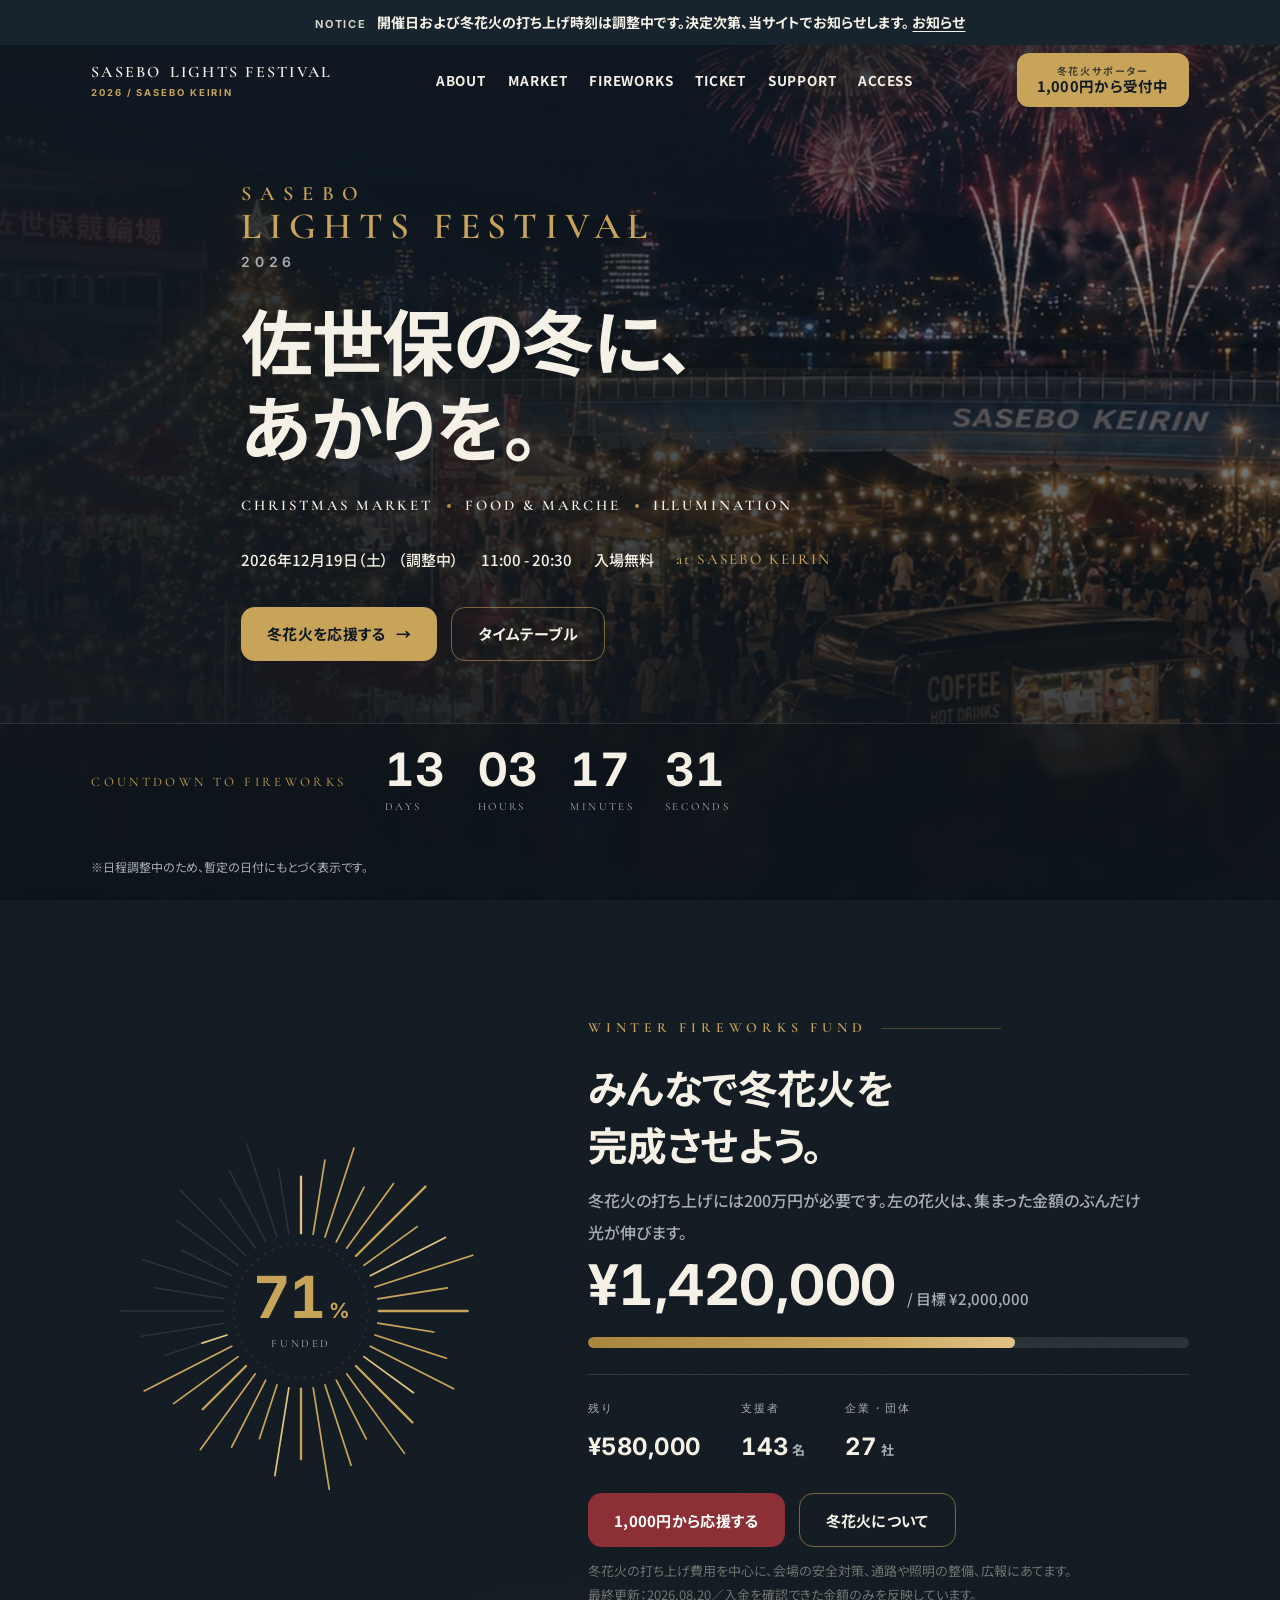
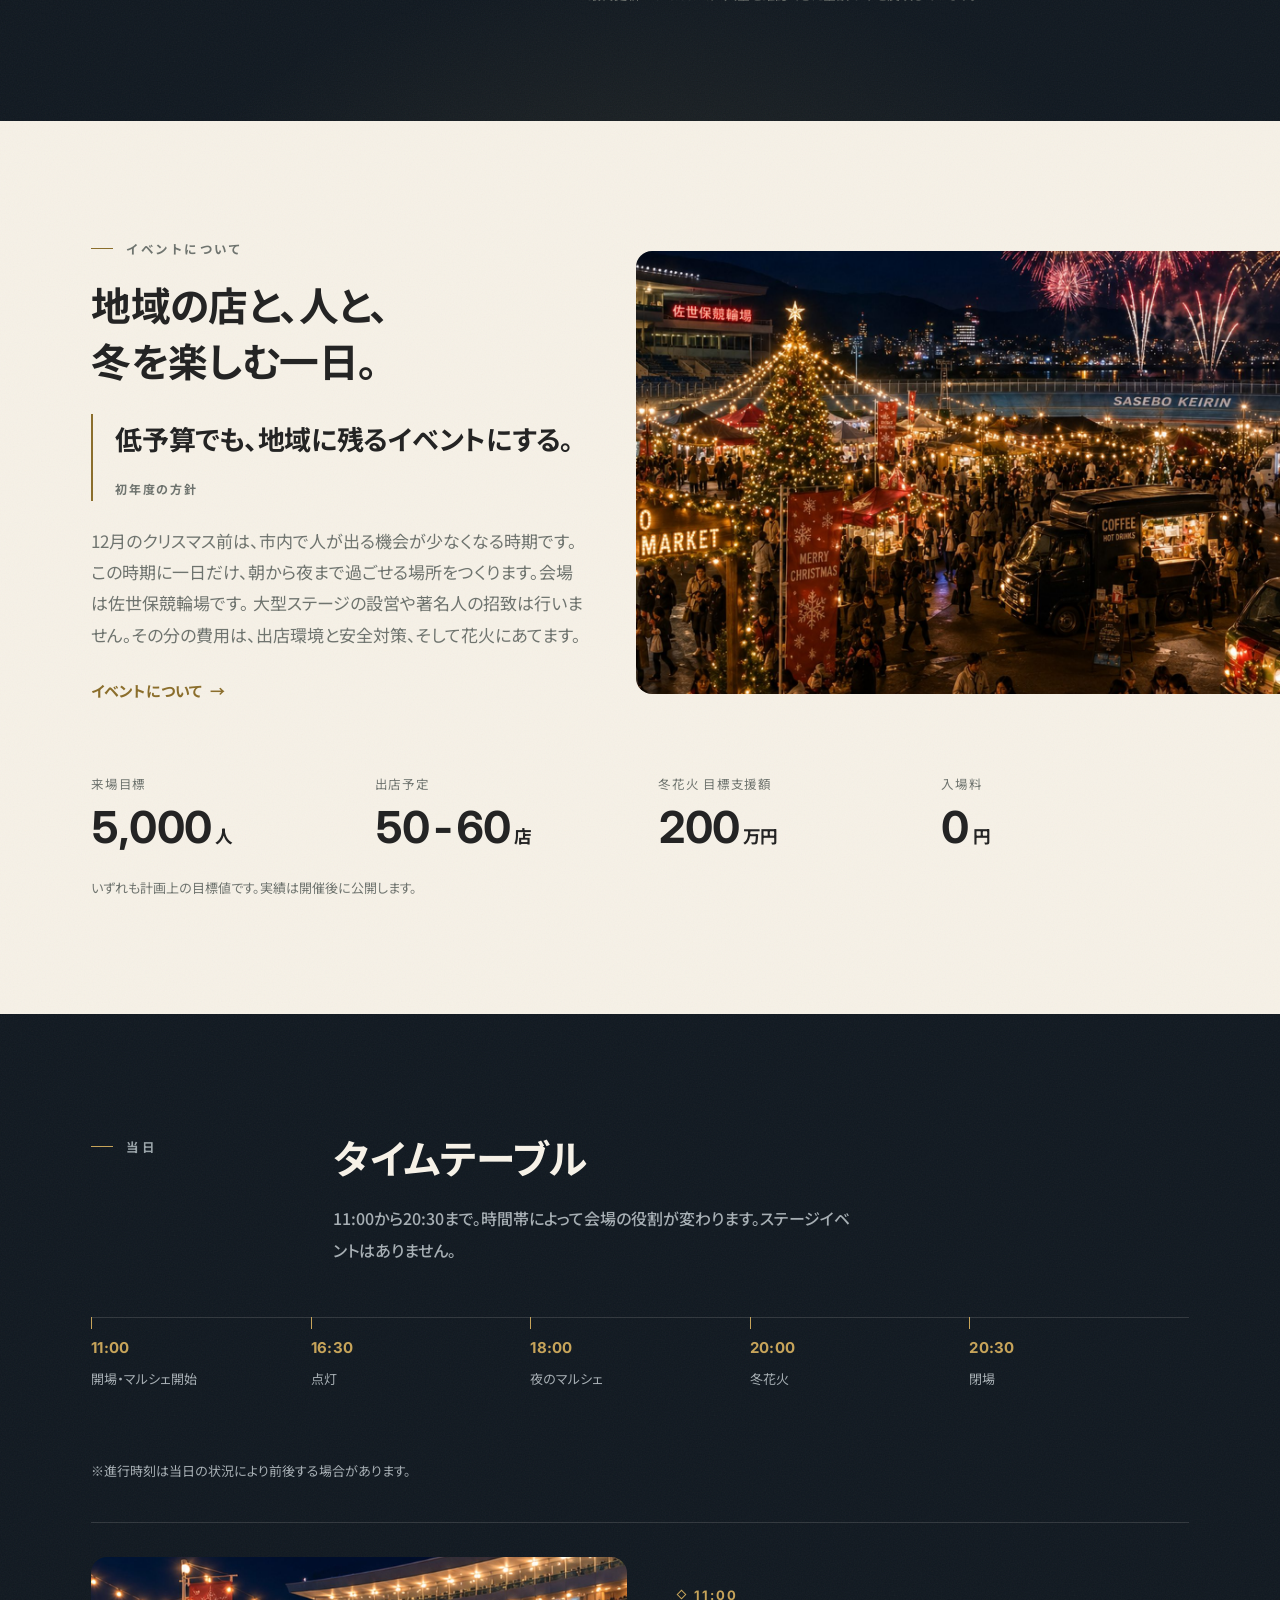
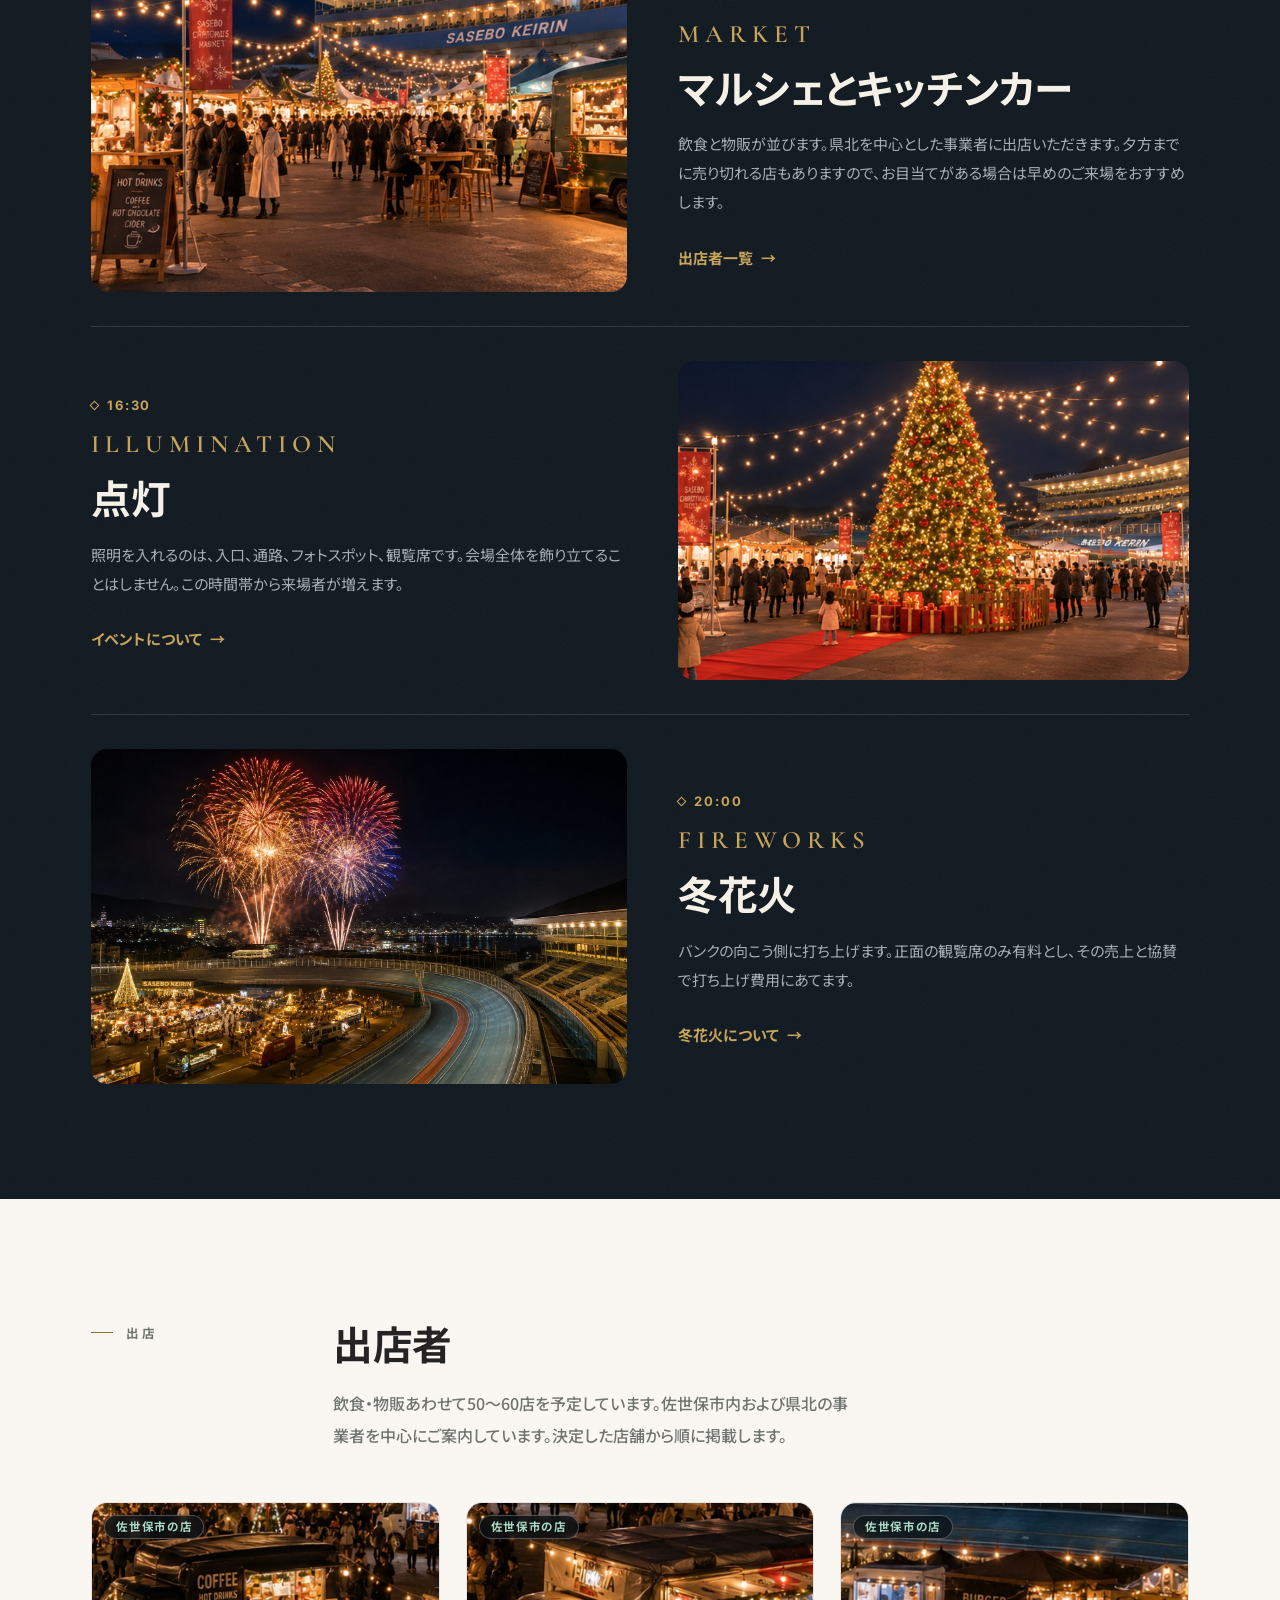
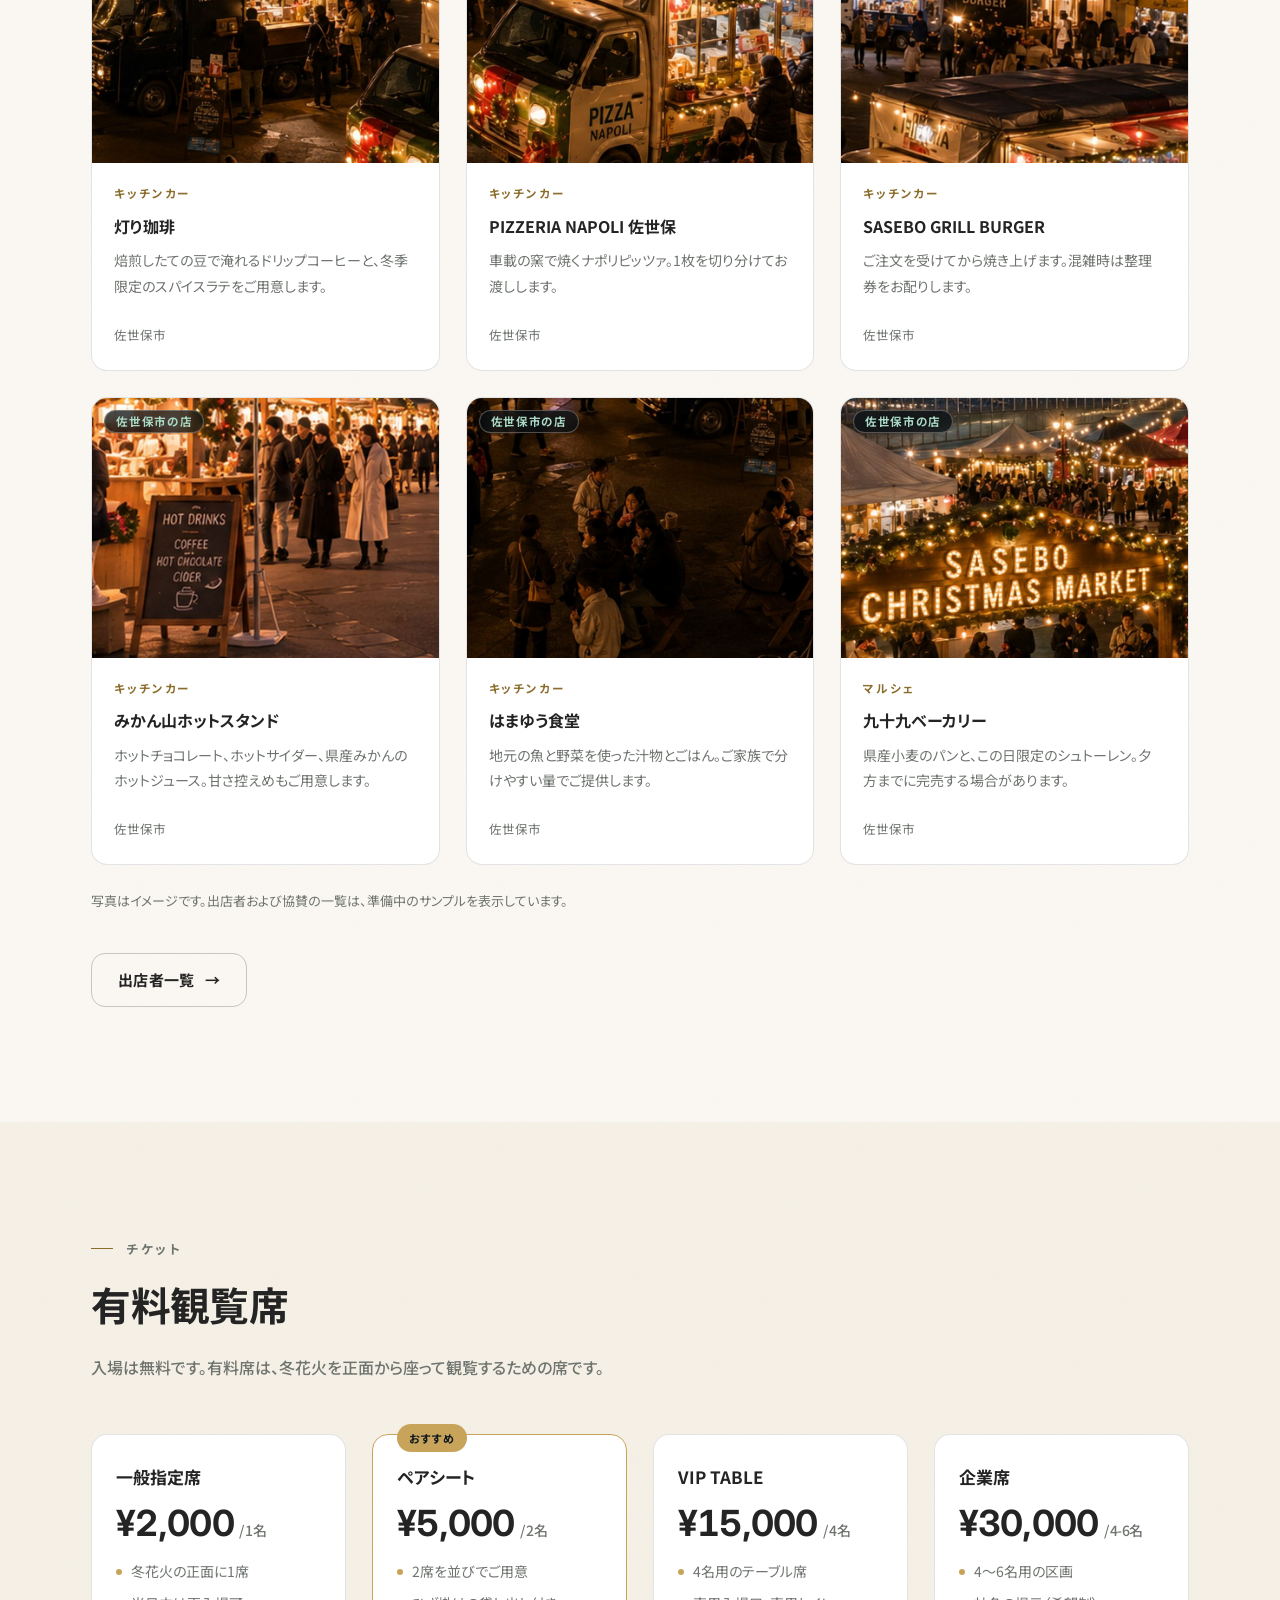
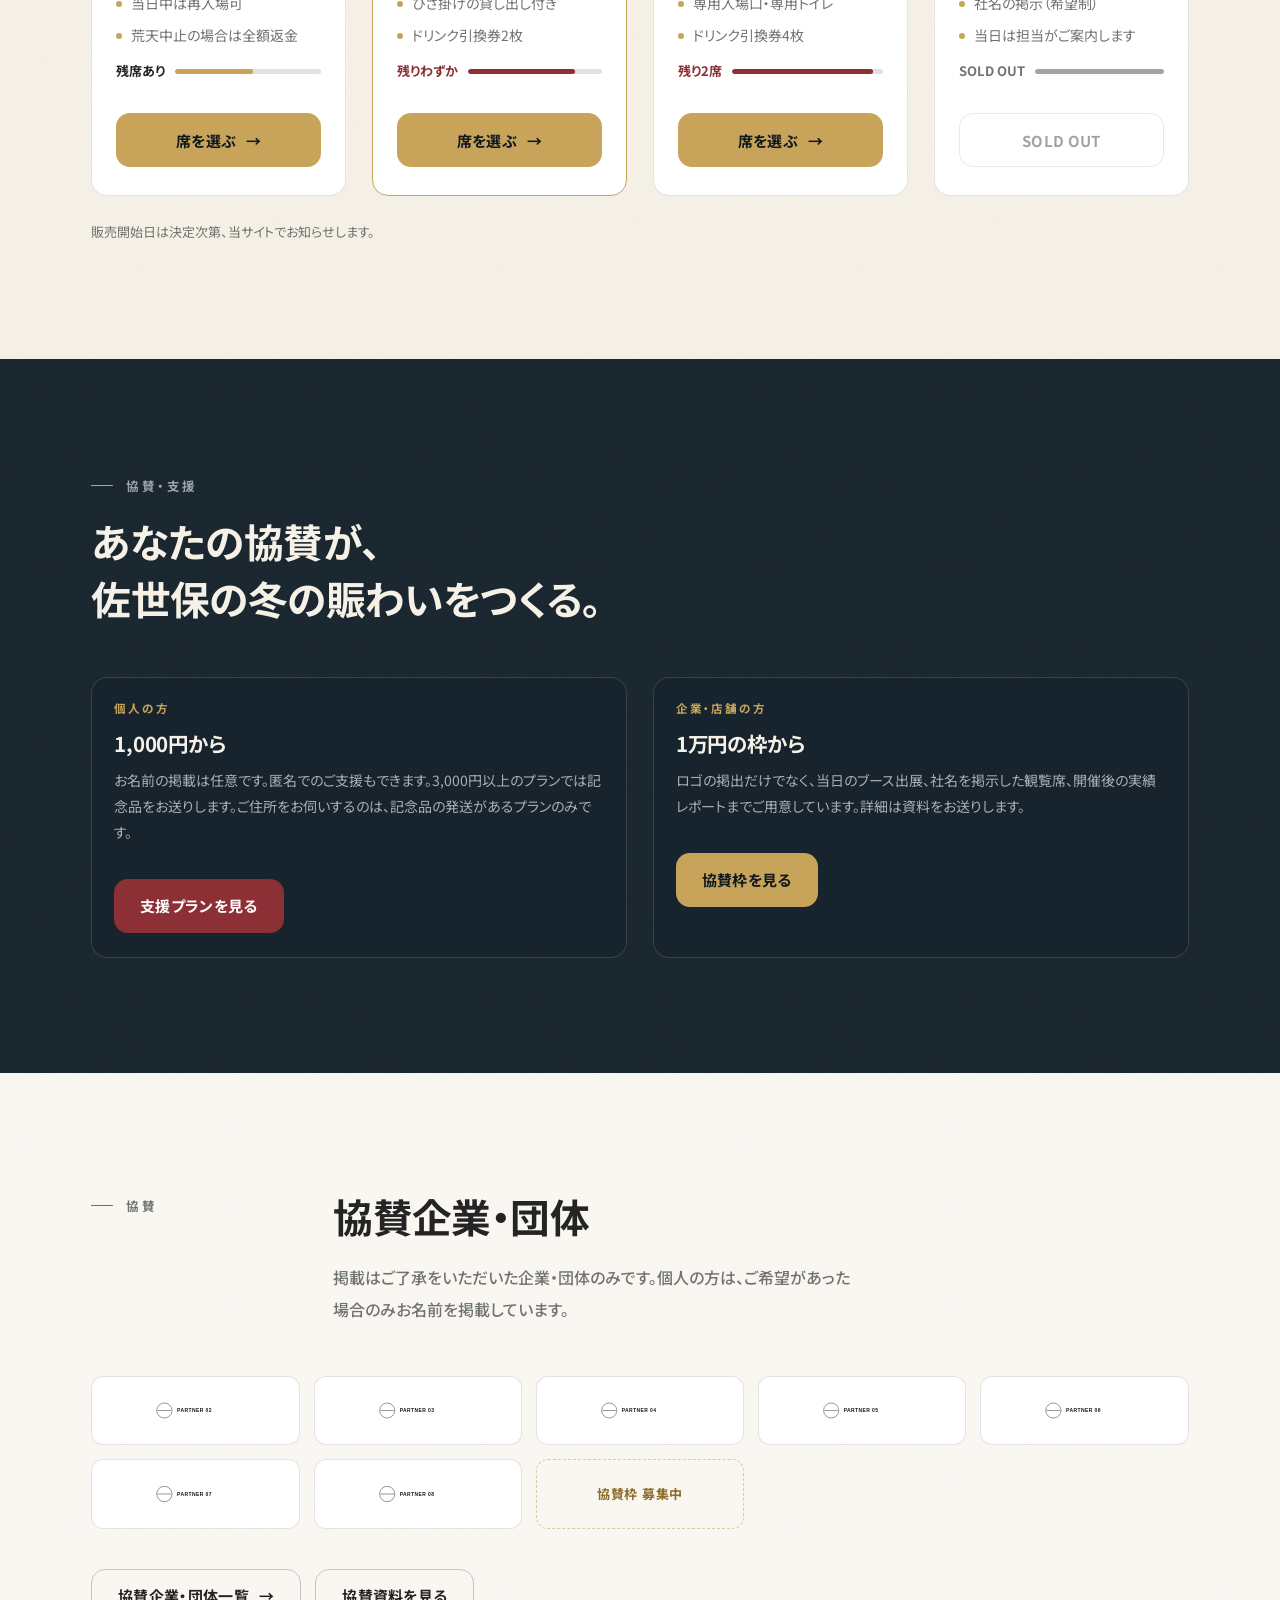
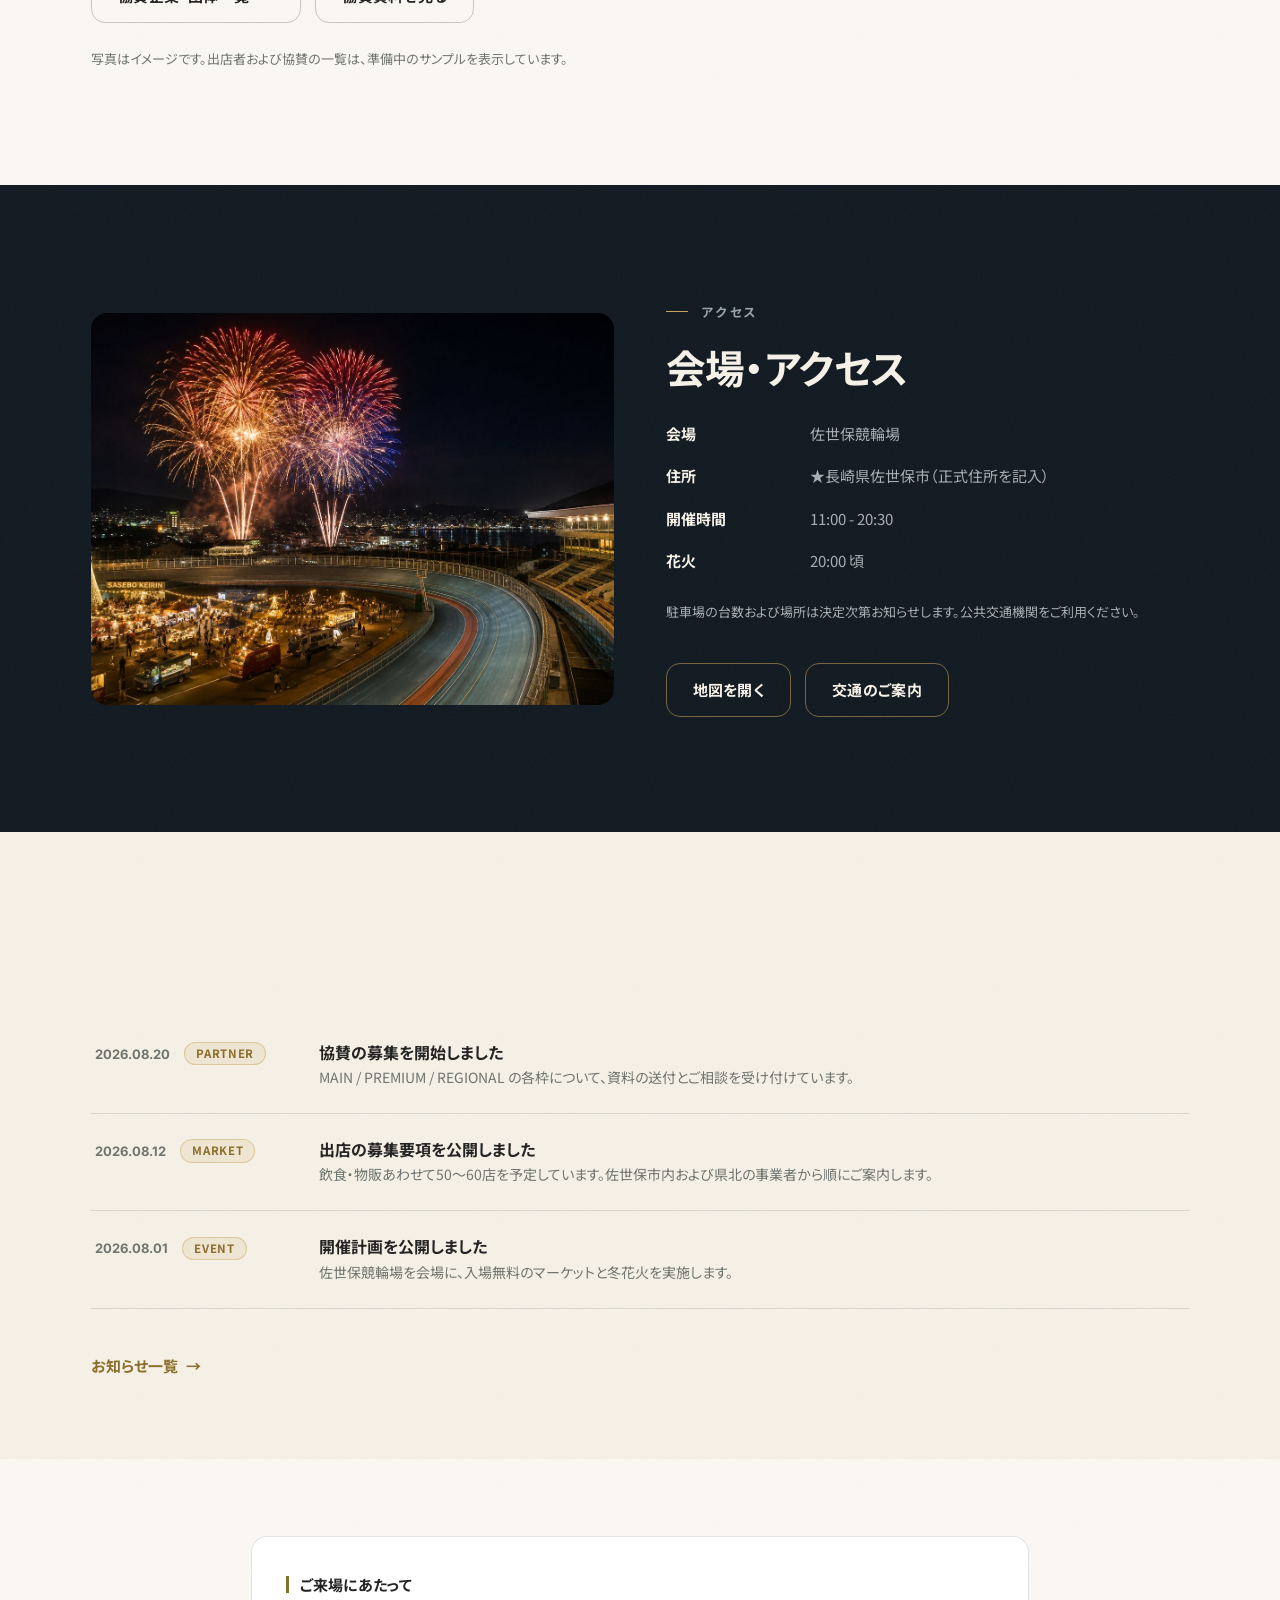
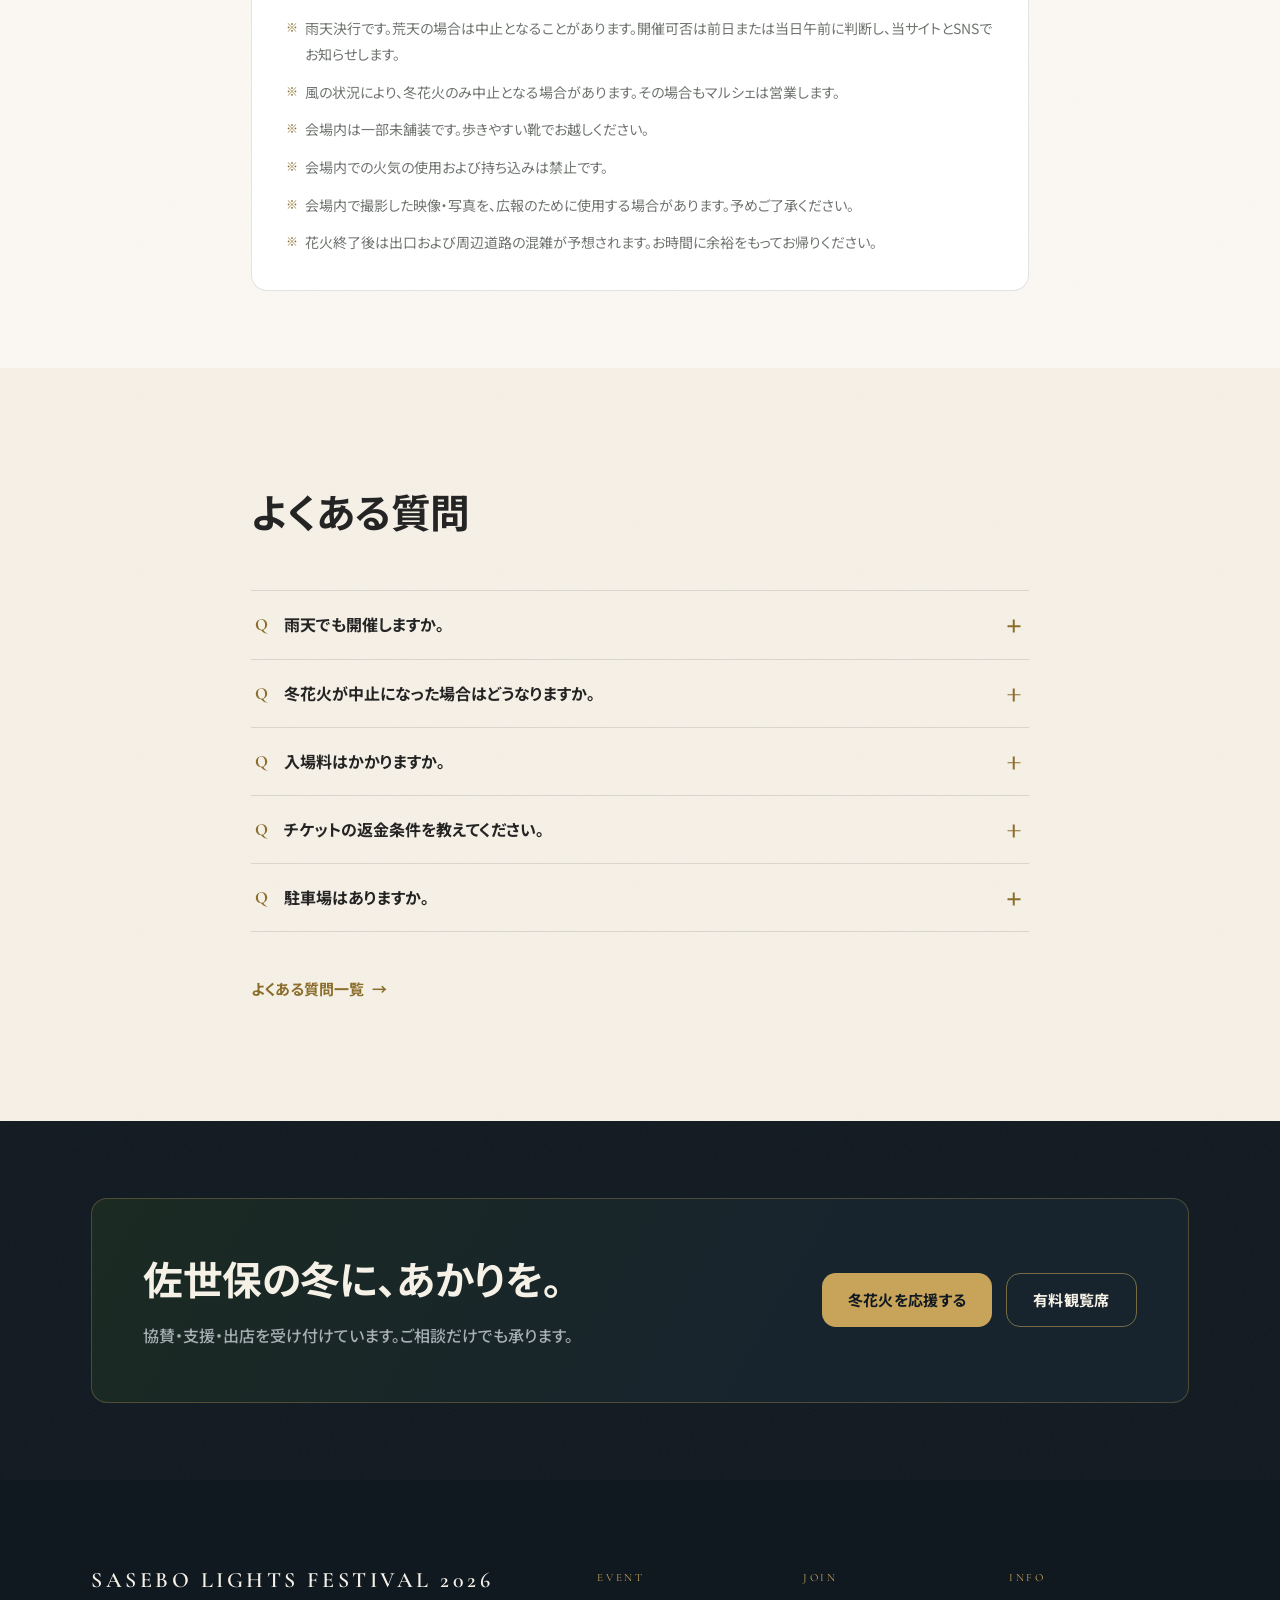
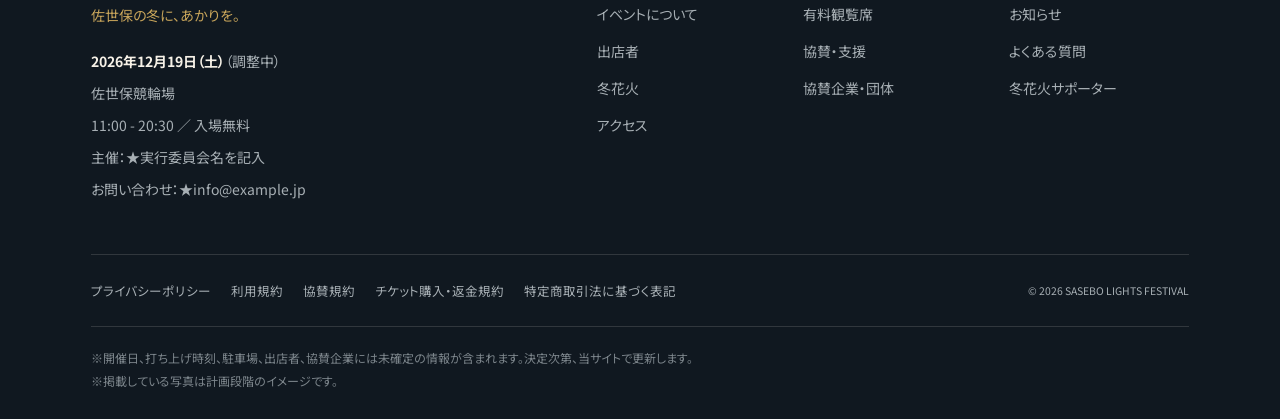
==== index.html @ 4d98fcb1 "初期化: SASEBO 2026 冬季イベント一式 これまで版管理が無く、書き換えても戻す手段が無かった。 公式サイト(制作済み10ページ)、事業計画書、官公庁提案資料、 過去実施の写真素材までまとめ" ====
<!doctype html>
<html lang="ja">
<head>
<meta charset="utf-8">
<meta name="viewport" content="width=device-width, initial-scale=1">
<title>SASEBO LIGHTS FESTIVAL 2026｜佐世保競輪場</title>
<meta name="description" content="佐世保の冬に、あかりを。佐世保競輪場を会場に、クリスマスマーケット、フード＆マルシェ、イルミネーション、冬花火を行う入場無料の地域イベントです。">
<meta name="robots" content="noindex"><!-- ★公開時に削除してください（仕様書21章） -->
<link rel="canonical" href="https://example.jp/index.html">
<meta property="og:type" content="website">
<meta property="og:site_name" content="SASEBO LIGHTS FESTIVAL 2026">
<meta property="og:title" content="SASEBO LIGHTS FESTIVAL 2026｜佐世保競輪場">
<meta property="og:description" content="佐世保の冬に、あかりを。佐世保競輪場を会場に、クリスマスマーケット、フード＆マルシェ、イルミネーション、冬花火を行う入場無料の地域イベントです。">
<meta property="og:image" content="assets/img/photo/og-image.jpg">
<meta name="twitter:card" content="summary_large_image">
<link rel="preconnect" href="https://fonts.googleapis.com">
<link rel="preconnect" href="https://fonts.gstatic.com" crossorigin>
<link href="https://fonts.googleapis.com/css2?family=Cormorant+Garamond:wght@500;600&family=Inter:wght@600;700&family=Noto+Sans+JP:wght@400;500;700&display=swap" rel="stylesheet">
<link rel="stylesheet" href="assets/css/style.css">
<script type="application/ld+json">
{
  "@context": "https://schema.org",
  "@type": "Event",
  "name": "SASEBO LIGHTS FESTIVAL 2026",
  "startDate": "2026-12-19T11:00:00+09:00",
  "endDate": "2026-12-19T20:30:00+09:00",
  "eventStatus": "https://schema.org/EventScheduled",
  "eventAttendanceMode": "https://schema.org/OfflineEventAttendanceMode",
  "location": {
    "@type": "Place",
    "name": "佐世保競輪場",
    "address": { "@type": "PostalAddress", "addressLocality": "佐世保市", "addressRegion": "長崎県", "addressCountry": "JP" }
  },
  "description": "佐世保競輪場を会場に、クリスマスマーケット、フード＆マルシェ、イルミネーション、冬花火を行う入場無料の地域イベントです。",
  "isAccessibleForFree": true,
  "image": ["assets/img/photo/og-image.jpg"],
  "organizer": { "@type": "Organization", "name": "SASEBO LIGHTS FESTIVAL 実行委員会" }
}
</script>
</head>
<body data-demo-toast="on">
<a class="skip" href="#main">本文へスキップ</a>
<div class="topbar" id="topbar">
<div id="alert"></div>
<header class="hd">
  <div class="hd__in">
    <a class="logo" href="index.html" aria-label="SASEBO LIGHTS FESTIVAL 2026 トップページ">
      <span class="logo__en"><span>SASEBO</span><span>LIGHTS FESTIVAL</span></span>
      <span class="logo__jp">2026 / SASEBO KEIRIN</span>
    </a>
    <nav class="nav" aria-label="メインナビゲーション"><a class="nav__link" data-page="about.html" href="about.html">ABOUT</a><a class="nav__link" data-page="market.html" href="market.html">MARKET</a><a class="nav__link" data-page="fireworks.html" href="fireworks.html">FIREWORKS</a><a class="nav__link" data-page="ticket.html" href="ticket.html">TICKET</a><a class="nav__link" data-page="support.html" href="support.html">SUPPORT</a><a class="nav__link" data-page="access.html" href="access.html">ACCESS</a></nav>
    <a class="hd__cta" id="hdCta" href="support.html">
      <span class="hd__cta-sub">冬花火サポーター</span>
      <span class="hd__cta-main">1,000円から受付中</span>
    </a>
    <button type="button" class="burger" aria-expanded="false" aria-controls="drawer" aria-label="メニューを開く"><span></span></button>
  </div>
</header>
</div>

<div class="drawer" id="drawer">
  <button type="button" class="drawer__close" aria-label="メニューを閉じる">&#215;</button>
  <nav class="drawer__nav" aria-label="モバイルナビゲーション"><a class="drawer__link" href="about.html"><span>ABOUT</span>イベントについて</a><a class="drawer__link" href="market.html"><span>MARKET</span>出店者</a><a class="drawer__link" href="fireworks.html"><span>FIREWORKS</span>冬花火</a><a class="drawer__link" href="ticket.html"><span>TICKET</span>有料観覧席</a><a class="drawer__link" href="support.html"><span>SUPPORT</span>協賛・支援</a><a class="drawer__link" href="access.html"><span>ACCESS</span>アクセス</a><a class="drawer__link" href="partners.html"><span>PARTNERS</span>協賛企業・団体</a><a class="drawer__link" href="news.html"><span>NEWS</span>お知らせ</a><a class="drawer__link" href="faq.html"><span>FAQ</span>よくある質問</a></nav>
  <div class="drawer__foot">
    <a class="btn btn--support btn--block" href="support.html">冬花火を応援する</a>
    <a class="btn btn--secondary btn--block" href="ticket.html">有料観覧席</a>
  </div>
</div>

<main id="main">

<section class="hero">
  <div class="hero__media">
    <picture>
      <source media="(max-width:640px)" srcset="assets/img/photo/hero-mobile.jpg">
      <img src="assets/img/photo/hero.jpg" alt="佐世保競輪場に並ぶマーケットの灯りと、夜空に上がる冬花火"
           width="2000" height="1125" fetchpriority="high">
    </picture>
    <!-- 動画は幅768px以上／省データ設定オフ／モーション低減オフのときだけ再生します -->
    <video class="hero__video" data-src="assets/video/hero.mp4" poster="assets/img/photo/hero.jpg"
           muted loop playsinline preload="none" aria-hidden="true" tabindex="-1"></video>
  </div>
  <div class="hero__scrim"></div>
  <button type="button" class="hero__toggle" id="heroToggle" aria-pressed="false" hidden>
    <span class="hero__toggle-icon" aria-hidden="true"></span>
    <span class="hero__toggle-label">動画を停止</span>
  </button>

  <div class="hero__body">
    <div class="wrap hero__inner">
      <p class="hero__lockup st st1">
        <span>SASEBO</span><span>LIGHTS FESTIVAL</span><span>2026</span>
      </p>
      <h1 class="h1 st st2">佐世保の冬に、<br>あかりを。</h1>
      <p class="hero__genre st st3">CHRISTMAS MARKET<i></i>FOOD &amp; MARCHE<i></i>ILLUMINATION</p>
      <ul class="hero__meta st st3">
        <li><span class="js-date">2026年12月</span><span class="js-provisional" hidden>（調整中）</span></li>
        <li class="js-open">11:00 - 20:30</li>
        <li class="js-admission">入場無料</li>
        <li class="hero__at">at SASEBO KEIRIN</li>
      </ul>
      <div class="btn-row hero__cta st st3">
        <a class="btn btn--primary" href="support.html">冬花火を応援する<span class="btn__arrow">&#8594;</span></a>
        <a class="btn btn--secondary" href="#timeline">タイムテーブル</a>
      </div>
    </div>
  </div>

  <div class="cd st st4" id="countdown">
    <div class="wrap cd__in">
      <p class="cd__label">Countdown to Fireworks</p>
      <div class="cd__grid"></div>
      <p class="cd__msg" hidden></p>
      <p class="cd__prov js-provisional" hidden>※日程調整中のため、暫定の日付にもとづく表示です。</p>
    </div>
  </div>
</section>

<!-- ============ 冬花火メーター ============ -->
<section class="section meter" id="meter" aria-labelledby="meterTitle">
  <div class="wrap meter__grid">
    <div class="meter__art">
      <div class="meter__badge">
        <p class="meter__pct num">0<sub>%</sub></p>
        <p class="meter__pctlabel">Funded</p>
      </div>
    </div>
    <div>
      <p class="eyebrow">Winter Fireworks Fund</p>
      <h2 class="h2" id="meterTitle">みんなで冬花火を<br>完成させよう。</h2>
      <p class="lead mt-s" style="color:var(--on-dark-mute)">
        冬花火の打ち上げには200万円が必要です。左の花火は、集まった金額のぶんだけ光が伸びます。
      </p>

      <div class="meter__amt">
        <p class="meter__now num">&yen;0</p>
        <p class="meter__goal">/ 目標 &yen;2,000,000</p>
      </div>
      <div class="rail"><div class="rail__fill"></div></div>

      <div class="meter__stats">
        <dl class="meter__stat"><dt>残り</dt><dd class="num" id="fundRest">-</dd></dl>
        <dl class="meter__stat"><dt>支援者</dt><dd class="num" id="fundSupporters">-</dd></dl>
        <dl class="meter__stat"><dt>企業・団体</dt><dd class="num" id="fundCompanies">-</dd></dl>
      </div>

      <p class="meter__done">THANK YOU SASEBO &mdash; 冬花火開催目標達成</p>

      <div class="btn-row mt-m">
        <a class="btn btn--support" href="support.html">1,000円から応援する</a>
        <a class="btn btn--secondary" href="fireworks.html">冬花火について</a>
      </div>
      <p class="note mt-s js-use-of-funds"></p>
      <p class="note">最終更新：<span id="fundUpdated">-</span>／入金を確認できた金額のみを反映しています。</p>
    </div>
  </div>
</section>

<!-- ============ イベントについて ============ -->
<section class="section section--ivory" aria-labelledby="aboutTitle">
  <div class="wrap">
    <div class="split split--bleed">
      <div class="rv">
        <p class="label">イベントについて</p>
        <h2 class="h2" id="aboutTitle">地域の店と、人と、<br>冬を楽しむ一日。</h2>
        <blockquote class="quote">
          <p>低予算でも、地域に残るイベントにする。</p>
          <cite>初年度の方針</cite>
        </blockquote>
        <p class="mt-m" style="color:var(--muted)">
          12月のクリスマス前は、市内で人が出る機会が少なくなる時期です。
          この時期に一日だけ、朝から夜まで過ごせる場所をつくります。会場は佐世保競輪場です。
          大型ステージの設営や著名人の招致は行いません。その分の費用は、出店環境と安全対策、そして花火にあてます。
        </p>
        <p class="mt-m"><a class="tlink" href="about.html">イベントについて<span class="btn__arrow">&#8594;</span></a></p>
      </div>
      <div class="split__media rv">
        <img src="assets/img/photo/about.jpg" alt="ツリーの周りに集まる来場者とマーケットの灯り" loading="lazy" width="1400" height="1050">
      </div>
    </div>
    <div class="figs mt-xl" id="figures"></div>
    <p class="note mt-m">いずれも計画上の目標値です。実績は開催後に公開します。</p>
  </div>
</section>

<!-- ============ タイムテーブル ============ -->
<section class="section section--ink" id="timelineSection" aria-labelledby="tlTitle">
  <div class="wrap">
    <div class="sec-head sec-head--rail rv">
      <p class="label">当日</p>
      <div>
        <h2 class="h2" id="tlTitle">タイムテーブル</h2>
        <p class="lead">11:00から20:30まで。時間帯によって会場の役割が変わります。ステージイベントはありません。</p>
      </div>
    </div>

    <ol class="prog rv" aria-label="当日のタイムテーブル（予定）">
      <li><span class="prog__t">11:00</span><span class="prog__n">開場・マルシェ開始</span></li>
      <li><span class="prog__t">16:30</span><span class="prog__n">点灯</span></li>
      <li><span class="prog__t">18:00</span><span class="prog__n">夜のマルシェ</span></li>
      <li><span class="prog__t">20:00</span><span class="prog__n">冬花火</span></li>
      <li><span class="prog__t">20:30</span><span class="prog__n">閉場</span></li>
    </ol>
    <p class="note">※進行時刻は当日の状況により前後する場合があります。</p>

    <div class="tl mt-l" id="timeline"></div>
  </div>
</section>

<!-- ============ 出店者 ============ -->
<section class="section section--white" aria-labelledby="vendorTitle">
  <div class="wrap">
    <div class="sec-head sec-head--rail rv">
      <p class="label">出店</p>
      <div>
        <h2 class="h2" id="vendorTitle">出店者</h2>
        <p class="lead">飲食・物販あわせて50〜60店を予定しています。佐世保市内および県北の事業者を中心にご案内しています。決定した店舗から順に掲載します。</p>
      </div>
    </div>
    <div class="grid grid--3" id="vendors" data-limit="6"></div>
    <p class="note mt-m js-sample-notice"></p>
    <div class="btn-row mt-l">
      <a class="btn btn--outline" href="market.html">出店者一覧<span class="btn__arrow">&#8594;</span></a>
    </div>
  </div>
</section>

<!-- ============ 有料観覧席 ============ -->
<section class="section section--ivory" aria-labelledby="ticketTitle">
  <div class="wrap">
    <div class="sec-head rv">
      <p class="label">チケット</p>
      <h2 class="h2" id="ticketTitle">有料観覧席</h2>
      <p class="lead">入場は無料です。有料席は、冬花火を正面から座って観覧するための席です。</p>
    </div>
    <div class="grid grid--4" id="tickets"></div>
    <p class="note mt-m">販売開始日は決定次第、当サイトでお知らせします。</p>
  </div>
</section>

<!-- ============ 協賛・支援 ============ -->
<section class="section section--ink2" aria-labelledby="supportTitle">
  <div class="wrap">
    <div class="sec-head rv">
      <p class="label">協賛・支援</p>
      <h2 class="h2" id="supportTitle">あなたの協賛が、<br>佐世保の冬の賑わいをつくる。</h2>
    </div>
    <div class="grid grid--2">
      <article class="card rv" data-rv-i="0">
        <div class="card__body">
          <p class="card__cat">個人の方</p>
          <h3 class="h3">1,000円から</h3>
          <p class="card__desc">お名前の掲載は任意です。匿名でのご支援もできます。3,000円以上のプランでは記念品をお送りします。ご住所をお伺いするのは、記念品の発送があるプランのみです。</p>
          <p class="mt-m"><a class="btn btn--support" href="support.html#personal">支援プランを見る</a></p>
        </div>
      </article>
      <article class="card rv" data-rv-i="1">
        <div class="card__body">
          <p class="card__cat">企業・店舗の方</p>
          <h3 class="h3">1万円の枠から</h3>
          <p class="card__desc">ロゴの掲出だけでなく、当日のブース出展、社名を掲示した観覧席、開催後の実績レポートまでご用意しています。詳細は資料をお送りします。</p>
          <p class="mt-m"><a class="btn btn--primary" href="support.html#company">協賛枠を見る</a></p>
        </div>
      </article>
    </div>
  </div>
</section>

<!-- ============ 協賛企業・団体 ============ -->
<section class="section section--white" aria-labelledby="partnerTitle">
  <div class="wrap">
    <div class="sec-head sec-head--rail rv">
      <p class="label">協賛</p>
      <div>
        <h2 class="h2" id="partnerTitle">協賛企業・団体</h2>
        <p class="lead">掲載はご了承をいただいた企業・団体のみです。個人の方は、ご希望があった場合のみお名前を掲載しています。</p>
      </div>
    </div>
    <div id="partners" data-compact="on"></div>
    <div class="btn-row mt-l">
      <a class="btn btn--outline" href="partners.html">協賛企業・団体一覧<span class="btn__arrow">&#8594;</span></a>
      <a class="btn btn--outline" href="support.html#company">協賛資料を見る</a>
    </div>
    <p class="note mt-m js-sample-notice"></p>
  </div>
</section>

<!-- ============ 会場・アクセス ============ -->
<section class="section section--ink" aria-labelledby="accessTitle">
  <div class="wrap">
    <div class="split">
      <div class="split__media rv">
        <img src="assets/img/photo/access.jpg" alt="バンク越しに花火が上がる佐世保競輪場" loading="lazy" width="1400" height="875">
      </div>
      <div class="rv">
        <p class="label">アクセス</p>
        <h2 class="h2" id="accessTitle">会場・アクセス</h2>
        <dl class="dl mt-m">
          <dt>会場</dt><dd class="js-venue">佐世保競輪場</dd>
          <dt>住所</dt><dd class="js-address">-</dd>
          <dt>開催時間</dt><dd class="js-open">11:00 - 20:30</dd>
          <dt>花火</dt><dd><span class="js-fireworks-time">20:00</span> 頃</dd>
        </dl>
        <p class="note mt-m">駐車場の台数および場所は決定次第お知らせします。公共交通機関をご利用ください。</p>
        <div class="btn-row mt-l">
          <a class="btn btn--secondary js-map-link" href="#" target="_blank" rel="noopener">地図を開く</a>
          <a class="btn btn--secondary" href="access.html">交通のご案内</a>
        </div>
      </div>
    </div>
  </div>
</section>

<!-- ============ NEWS ============ -->
<section class="section section--ivory section--tight" aria-labelledby="newsTitle">
  <div class="wrap">
    <div class="sec-head rv">
      <h2 class="h2" id="newsTitle">NEWS</h2>
    </div>
    <div class="news" id="news" data-limit="3"></div>
    <p class="mt-l"><a class="tlink" href="news.html">お知らせ一覧<span class="btn__arrow">&#8594;</span></a></p>
  </div>
</section>

<!-- ============ 注意事項 ============ -->
<section class="section section--white section--tight">
  <div class="wrap wrap--narrow">
    <div class="notice rv" id="notice"></div>
  </div>
</section>

<!-- ============ よくある質問 ============ -->
<section class="section section--ivory" aria-labelledby="faqTitle">
  <div class="wrap wrap--narrow">
    <div class="sec-head rv">
      <h2 class="h2" id="faqTitle">よくある質問</h2>
    </div>
    <div class="faq" id="faq" data-limit="5"></div>
    <p class="mt-l"><a class="tlink" href="faq.html">よくある質問一覧<span class="btn__arrow">&#8594;</span></a></p>
  </div>
</section>

<!-- ============ 最終CTA ============ -->
<section class="section section--ink section--tight">
  <div class="wrap">
    <div class="band band--gold rv">
      <div>
        <h2 class="h2">佐世保の冬に、あかりを。</h2>
        <p class="lead mt-s" style="color:var(--on-dark-mute)">協賛・支援・出店を受け付けています。ご相談だけでも承ります。</p>
      </div>
      <div class="btn-row">
        <a class="btn btn--primary" href="support.html">冬花火を応援する</a>
        <a class="btn btn--secondary" href="ticket.html">有料観覧席</a>
      </div>
    </div>
  </div>
</section>
</main>

<!-- ============ 協賛レール（右端に固定・仕様書13章） ============ -->
<aside class="srail" id="sponsorRail" aria-labelledby="srailTtl" hidden></aside>

<footer class="ft">
  <div class="wrap">
    <div class="ft__top">
      <div class="ft__brand">
        <p class="logo__en">SASEBO LIGHTS FESTIVAL 2026</p>
        <p class="ft__tag">佐世保の冬に、あかりを。</p>
        <div class="ft__info">
          <p><b class="js-date">2026年12月</b><span class="js-provisional" hidden>（調整中）</span></p>
          <p class="js-venue">佐世保競輪場</p>
          <p><span class="js-open">11:00 - 20:30</span> ／ <span class="js-admission">入場無料</span></p>
          <p>主催：<span class="js-organizer">実行委員会</span></p>
          <p>お問い合わせ：<span class="js-contact">info@example.jp</span></p>
        </div>
      </div>
      <div class="ft__navs">
        <div>
          <p class="ft__ttl">Event</p>
          <ul class="ft__list">
            <li><a href="about.html">イベントについて</a></li>
            <li><a href="market.html">出店者</a></li>
            <li><a href="fireworks.html">冬花火</a></li>
            <li><a href="access.html">アクセス</a></li>
          </ul>
        </div>
        <div>
          <p class="ft__ttl">Join</p>
          <ul class="ft__list">
            <li><a href="ticket.html">有料観覧席</a></li>
            <li><a href="support.html">協賛・支援</a></li>
            <li><a href="partners.html">協賛企業・団体</a></li>
          </ul>
        </div>
        <div>
          <p class="ft__ttl">Info</p>
          <ul class="ft__list">
            <li><a href="news.html">お知らせ</a></li>
            <li><a href="faq.html">よくある質問</a></li>
            <li><a href="index.html#meter">冬花火サポーター</a></li>
          </ul>
        </div>
      </div>
    </div>
    <div class="ft__bottom">
      <div class="ft__legal" id="legalLinks"></div>
      <small>&copy; <span class="js-year">2026</span> SASEBO LIGHTS FESTIVAL</small>
    </div>
    <p class="ft__note">
      ※開催日、打ち上げ時刻、駐車場、出店者、協賛企業には未確定の情報が含まれます。決定次第、当サイトで更新します。<br>
      ※掲載している写真は計画段階のイメージです。
    </p>
  </div>
</footer>

<div class="mcta">
  <a class="btn btn--support" href="support.html">応援する</a>
  <a class="btn btn--primary" href="ticket.html">席を買う</a>
</div>
<div class="toast" id="toast" role="status" aria-live="polite"></div>

<script src="assets/js/data.js"></script>
<script src="assets/js/site.js"></script>
</body>
</html>
---- assets/css/style.css ----
@charset "utf-8";
/* ============================================================
   SASEBO CHRISTMAS MARKET 2026 — Design System
   仕様書 2章(ブランド) / 18章(Motion) / 19章(Responsive) / 20章(A11y) 準拠
   ============================================================ */

/* ---------- 1. Tokens ---------- */
:root{
  --ink:#101820;          /* Night Navy  */
  --ink-2:#17242D;        /* Deep Navy   */
  --ink-3:#0A1116;        /* 派生:最暗   */
  --gold:#C7A45A;         /* Warm Gold   */
  --gold-lt:#E0C285;      /* 派生:hover  */
  --red:#8C3036;          /* Deep Red    */
  --ivory:#F6F1E7;        /* Ivory       */
  --forest:#2D5F4E;       /* Forest      */
  --text:#242424;
  --muted:#6F746F;

  --on-dark:#F6F1E7;
  --on-dark-mute:#A7AFB4;
  --line-dark:rgba(246,241,231,.14);
  --line-light:rgba(16,24,32,.12);

  --jp:"Noto Sans JP","游ゴシック体",YuGothic,"Yu Gothic Medium",system-ui,sans-serif;
  --en:"Cormorant Garamond",Georgia,"Times New Roman",serif;
  --num:"Inter",Arial,system-ui,sans-serif;

  --wrap:1200px;
  --gutter:clamp(16px,4vw,64px);
  --sec-y:clamp(64px,9vw,128px);
  --r-card:16px;
  --r-btn:14px;

  --t-micro:160ms;
  --t-ui:240ms;
  --t-sec:480ms;
  --ease:cubic-bezier(.22,1,.36,1);

  --header-h:72px;
  --alert-h:0px;          /* 緊急告知バナーの実高さ（site.jsが実測して更新） */
  --top-h:calc(var(--header-h) + var(--alert-h));
}

/* ---------- 2. Reset & Base ---------- */
*,*::before,*::after{box-sizing:border-box}
html{-webkit-text-size-adjust:100%;scroll-behavior:smooth}
body{
  margin:0;
  font-family:var(--jp);
  font-weight:400;
  font-size:clamp(15px,.42vw + 14px,17px);
  line-height:1.85;
  color:var(--text);
  background:var(--ivory);
  overflow-x:hidden;
  font-feature-settings:"palt" 1;
}
img,svg,video{max-width:100%;height:auto;display:block}
a{color:inherit;text-decoration:none}
button{font:inherit;color:inherit;background:none;border:0;cursor:pointer}
ul,ol{margin:0;padding:0;list-style:none}
h1,h2,h3,h4,p,figure,dl,dd{margin:0}
table{border-collapse:collapse;width:100%}
:focus-visible{outline:2px solid var(--gold);outline-offset:3px;border-radius:4px}

/* 固定トップバー分のアンカーオフセット */
[id]{scroll-margin-top:calc(var(--top-h) + 14px)}

/* ---------- 3. Layout primitives ---------- */
.wrap{width:100%;max-width:var(--wrap);margin-inline:auto;padding-inline:var(--gutter)}
.wrap--narrow{max-width:880px}
.section{padding-block:var(--sec-y);position:relative}
.section--ink{background:var(--ink);color:var(--on-dark)}
.section--ink2{background:var(--ink-2);color:var(--on-dark)}
.section--ivory{background:var(--ivory);color:var(--text)}
.section--white{background:#FBF8F3;color:var(--text)}
.section--tight{padding-block:clamp(48px,6vw,88px)}

/* ---------- 4. Typography ---------- */
.eyebrow{
  font-family:var(--en);
  font-size:clamp(13px,1.1vw,15px);
  font-weight:600;
  letter-spacing:.34em;
  text-transform:uppercase;
  color:var(--gold);
  display:flex;align-items:center;gap:14px;
  margin-bottom:18px;
}
.eyebrow::after{content:"";flex:1;height:1px;background:currentColor;opacity:.32;max-width:120px}
.eyebrow--center{justify-content:center}
.eyebrow--center::before{content:"";flex:1;height:1px;background:currentColor;opacity:.32;max-width:120px}

/* 時刻ラベル: 当日タイムライン(11:00-20:30)を構造として使う */
.clock{
  font-family:var(--num);font-weight:700;font-size:13px;letter-spacing:.14em;
  color:var(--gold);display:inline-flex;align-items:center;gap:9px;
}
.clock::before{content:"";width:7px;height:7px;border:1px solid currentColor;transform:rotate(45deg)}

.h1{font-size:clamp(38px,6.2vw,72px);font-weight:700;line-height:1.2;letter-spacing:-.02em;text-wrap:balance}
.h2{font-size:clamp(27px,3.1vw,42px);font-weight:700;line-height:1.42;letter-spacing:-.015em;text-wrap:balance}
.h3{font-size:clamp(19px,1.6vw,24px);font-weight:700;line-height:1.5;letter-spacing:-.01em}
.h4{font-size:clamp(16px,1.1vw,18px);font-weight:700;line-height:1.6}
.lead{font-size:clamp(16px,1.2vw,18px);line-height:2;font-weight:500;max-width:62ch;text-wrap:pretty}
.note{font-size:13px;line-height:1.8;color:var(--muted)}
.section--ink .note,.section--ink2 .note,.hero .note{color:var(--on-dark-mute)}
.num{font-family:var(--num);font-weight:700;font-variant-numeric:tabular-nums;letter-spacing:-.01em}
.mt-s{margin-top:12px}.mt-m{margin-top:24px}.mt-l{margin-top:40px}.mt-xl{margin-top:clamp(40px,5vw,72px)}
.tac{text-align:center}

.sec-head{max-width:760px;margin-bottom:clamp(32px,4vw,56px)}
.sec-head--center{margin-inline:auto;text-align:center}
.sec-head .lead{margin-top:18px;color:var(--muted)}
.section--ink .sec-head .lead,.section--ink2 .sec-head .lead{color:var(--on-dark-mute)}

/* ---------- 5. Buttons ---------- */
.btn[hidden],.tlink[hidden],.badge[hidden]{display:none}
.btn{
  display:inline-flex;align-items:center;justify-content:center;gap:10px;
  min-height:54px;padding:0 26px;border-radius:var(--r-btn);
  font-weight:700;font-size:15px;letter-spacing:.02em;text-align:center;
  transition:transform var(--t-micro) var(--ease),background-color var(--t-micro) ease,
             border-color var(--t-micro) ease,color var(--t-micro) ease,box-shadow var(--t-micro) ease;
}
.btn:hover{transform:translateY(-1px)}
.btn:active{transform:scale(.985)}
.btn--primary{background:var(--gold);color:var(--ink)}
.btn--primary:hover{background:var(--gold-lt)}
.btn--secondary{border:1px solid rgba(199,164,90,.55);color:var(--ivory)}
.btn--secondary:hover{background:rgba(199,164,90,.08);border-color:var(--gold)}
.btn--outline{border:1px solid rgba(16,24,32,.22);color:var(--text)}
.btn--outline:hover{border-color:var(--ink);background:rgba(16,24,32,.04)}
.btn--support{background:var(--red);color:#fff}
.btn--support:hover{background:#9c383e;transform:translateY(-1px) scale(1.015)}
.btn--sm{min-height:44px;padding:0 18px;font-size:14px}
.btn--block{width:100%}
.btn[aria-disabled="true"]{opacity:.42;pointer-events:none}
.btn__arrow{transition:transform var(--t-micro) var(--ease)}
.btn:hover .btn__arrow{transform:translateX(3px)}

.tlink{
  display:inline-flex;align-items:center;gap:8px;color:var(--gold);
  font-weight:700;font-size:15px;position:relative;padding-bottom:3px;
}
.tlink::after{
  content:"";position:absolute;left:0;bottom:0;width:100%;height:1px;background:currentColor;
  transform:scaleX(0);transform-origin:left;transition:transform 220ms var(--ease);
}
.tlink:hover::after{transform:scaleX(1)}

.btn-row{display:flex;flex-wrap:wrap;gap:14px}

/* ---------- 6. Emergency banner ---------- */
.alert{padding:11px var(--gutter);font-size:14px;font-weight:700;text-align:center;line-height:1.6}
.alert[data-level="info"]{background:var(--ink-2);color:var(--on-dark)}
.alert[data-level="warning"]{background:var(--gold);color:var(--ink)}
.alert[data-level="critical"]{background:var(--red);color:#fff}
.alert a{text-decoration:underline;text-underline-offset:3px}
.alert__tag{font-family:var(--num);font-size:11px;letter-spacing:.18em;opacity:.85;margin-right:10px}

/* ---------- 7. Header ---------- */
.topbar{position:fixed;inset:0 0 auto 0;z-index:80}
.hd{
  position:relative;height:var(--header-h);
  display:flex;align-items:center;
  background:rgba(16,24,32,0);
  border-bottom:1px solid transparent;
  transition:background-color 250ms ease,backdrop-filter 250ms ease,border-color 250ms ease;
}
.hd.is-scrolled,.hd.is-solid{
  background:rgba(16,24,32,.96);backdrop-filter:blur(14px);
  border-bottom-color:var(--line-dark);
}
.hd__in{width:100%;max-width:var(--wrap);margin-inline:auto;padding-inline:var(--gutter);
  display:flex;align-items:center;justify-content:space-between;gap:24px}
.logo{display:flex;flex-direction:column;line-height:1;color:var(--ivory)}
.logo__en{font-family:var(--en);font-size:clamp(13px,1.25vw,18px);font-weight:600;letter-spacing:.14em;
  display:flex;flex-wrap:wrap;gap:0 .5em;line-height:1.15}
.logo__jp{font-family:var(--num);font-size:9.5px;letter-spacing:.2em;color:var(--gold);margin-top:6px;font-weight:700}
.nav{display:flex;align-items:center;gap:clamp(14px,1.7vw,28px)}
.nav__link{
  font-size:13.5px;font-weight:700;color:var(--ivory);letter-spacing:.06em;
  position:relative;padding:6px 0;transition:color var(--t-micro) ease;
}
.nav__link::after{
  content:"";position:absolute;left:0;bottom:0;height:1px;width:100%;background:var(--gold);
  transform:scaleX(0);transform-origin:left;transition:transform 220ms var(--ease);
}
.nav__link:hover{color:var(--gold-lt)}
.nav__link:hover::after,.nav__link[aria-current="page"]::after{transform:scaleX(1)}
.nav__link[aria-current="page"]{color:var(--gold)}
.hd__cta{display:none}
@media (min-width:1024px){
  .hd__cta{
    display:flex;flex-direction:column;align-items:center;justify-content:center;gap:3px;
    background:var(--gold);color:var(--ink);border-radius:12px;padding:9px 20px;min-height:54px;
    text-align:center;line-height:1;
    transition:background-color var(--t-micro) ease,transform var(--t-micro) var(--ease),box-shadow var(--t-micro) ease;
  }
  .hd__cta:hover{background:var(--gold-lt);transform:translateY(-1px);box-shadow:0 8px 20px rgba(199,164,90,.28)}
  .hd__cta:active{transform:scale(.985)}
  .hd__cta-sub{font-size:10px;font-weight:700;letter-spacing:.16em;opacity:.72}
  .hd__cta-main{font-size:14.5px;font-weight:700;letter-spacing:.02em}
}
.burger{display:none;width:44px;height:44px;align-items:center;justify-content:center;color:var(--ivory)}
.burger span{display:block;width:22px;height:1.5px;background:currentColor;position:relative;
  transition:background-color var(--t-ui) ease}
.burger span::before,.burger span::after{
  content:"";position:absolute;left:0;width:22px;height:1.5px;background:currentColor;
  transition:transform var(--t-ui) var(--ease);
}
.burger span::before{top:-7px}
.burger span::after{top:7px}
.burger[aria-expanded="true"] span{background:transparent}
.burger[aria-expanded="true"] span::before{transform:translateY(7px) rotate(45deg)}
.burger[aria-expanded="true"] span::after{transform:translateY(-7px) rotate(-45deg)}

/* Drawer */
.drawer{
  position:fixed;inset:0;z-index:90;background:var(--ink);
  display:flex;flex-direction:column;padding:calc(var(--top-h) + 16px) var(--gutter) 28px;
  opacity:0;visibility:hidden;transform:translateY(-10px);
  transition:opacity var(--t-ui) ease,transform var(--t-ui) var(--ease),visibility var(--t-ui);
  overflow-y:auto;
}
.drawer.is-open{opacity:1;visibility:visible;transform:none}
.drawer__close{position:absolute;top:calc(var(--alert-h) + 8px);right:calc(var(--gutter) - 10px);width:44px;height:44px;
  color:var(--ivory);font-size:24px;line-height:1}
.drawer__nav{display:flex;flex-direction:column;margin-top:8px}
.drawer__link{
  display:flex;align-items:baseline;gap:14px;padding:15px 0;color:var(--ivory);
  border-bottom:1px solid var(--line-dark);font-size:17px;font-weight:700;
}
.drawer__link span{font-family:var(--en);font-size:12px;letter-spacing:.2em;color:var(--gold);min-width:96px}
.drawer__foot{margin-top:auto;padding-top:26px;display:grid;gap:12px}

/* ---------- 8. Hero ---------- */
.hero{position:relative;min-height:clamp(620px,100svh,940px);display:flex;flex-direction:column;
  background:var(--ink);color:var(--on-dark);overflow:hidden;isolation:isolate}
.hero__media{position:absolute;inset:0;z-index:-2}
.hero__media img,.hero__media video{width:100%;height:100%;object-fit:cover;object-position:center 38%}
.hero__scrim{position:absolute;inset:0;z-index:-1;
  background:
    linear-gradient(180deg,rgba(16,24,32,.88) 0%,rgba(16,24,32,.42) 26%,rgba(16,24,32,.70) 70%,rgba(16,24,32,.97) 100%),
    linear-gradient(100deg,rgba(16,24,32,.90) 0%,rgba(16,24,32,.62) 38%,rgba(16,24,32,.10) 74%,rgba(16,24,32,0) 100%);
}
@media (max-width:767px){
  .hero__scrim{background:linear-gradient(180deg,rgba(16,24,32,.9) 0%,rgba(16,24,32,.5) 30%,rgba(16,24,32,.78) 68%,rgba(16,24,32,.97) 100%)}
}
.hero__video{position:absolute;inset:0;width:100%;height:100%;object-fit:cover;object-position:center 42%;
  opacity:0;transition:opacity 900ms ease}
.hero__video.is-on{opacity:1}
.hero__toggle{
  position:absolute;z-index:3;right:var(--gutter);top:calc(var(--top-h) + 18px);
  display:inline-flex;align-items:center;gap:9px;min-height:40px;padding:0 15px;border-radius:999px;
  border:1px solid var(--line-dark);background:rgba(10,17,22,.5);backdrop-filter:blur(8px);
  color:var(--ivory);font-size:12px;font-weight:700;letter-spacing:.04em;
  transition:border-color var(--t-micro) ease,background-color var(--t-micro) ease;
}
.hero__toggle:hover{border-color:rgba(199,164,90,.6);background:rgba(10,17,22,.7)}
.hero__toggle[hidden]{display:none}
.hero__toggle-icon{flex:none;width:10px;height:11px;border-left:3px solid currentColor;border-right:3px solid currentColor}
.hero__toggle[aria-pressed="true"] .hero__toggle-icon{
  width:0;height:0;border-left:9px solid currentColor;border-right:0;
  border-top:6px solid transparent;border-bottom:6px solid transparent;
}
.hero__body{flex:1;display:flex;align-items:center;padding-top:calc(var(--top-h) + 40px);padding-bottom:36px}
.hero__inner{max-width:900px}
.hero__lockup{
  display:flex;flex-direction:column;gap:3px;margin-bottom:26px;
  font-family:var(--en);font-weight:600;color:var(--gold);text-transform:uppercase;line-height:1.06;
}
.hero__lockup span:nth-child(1){font-size:clamp(15px,1.6vw,21px);letter-spacing:.42em}
.hero__lockup span:nth-child(2){font-size:clamp(24px,2.9vw,38px);letter-spacing:.2em}
.hero__lockup span:nth-child(3){font-family:var(--num);font-size:clamp(12px,1.1vw,14px);letter-spacing:.34em;
  color:var(--on-dark-mute);margin-top:5px}
.hero__genre{
  display:flex;flex-wrap:wrap;align-items:center;gap:10px 14px;margin-top:24px;
  font-family:var(--en);font-size:clamp(12px,1.15vw,15px);font-weight:600;letter-spacing:.2em;
  text-transform:uppercase;color:var(--ivory);
}
.hero__genre i{display:block;width:4px;height:4px;border-radius:50%;background:var(--gold);opacity:.85}
.hero__at{font-family:var(--en);letter-spacing:.14em;color:var(--gold)!important}
.hero__title{margin-top:6px}
.hero__title .en{display:block;font-family:var(--en);font-size:clamp(15px,1.5vw,19px);
  letter-spacing:.3em;color:var(--gold);font-weight:500;margin-bottom:20px;text-transform:uppercase}
.hero__meta{display:flex;flex-wrap:wrap;gap:10px 22px;margin-top:26px;font-size:15px;font-weight:500;color:var(--ivory)}
.hero__meta li{display:flex;align-items:center;gap:9px}
.hero__cta{margin-top:34px}

/* Countdown */
.cd{border-top:1px solid var(--line-dark);background:rgba(10,17,22,.5);backdrop-filter:blur(6px)}
.cd__in{display:flex;flex-wrap:wrap;align-items:center;gap:clamp(16px,3vw,40px);padding-block:22px}
.cd__label{font-family:var(--en);font-size:13px;letter-spacing:.26em;color:var(--gold);text-transform:uppercase}
.cd__grid{display:flex;gap:clamp(14px,2.4vw,34px);flex:1}
.cd__unit{display:flex;flex-direction:column;gap:5px;min-width:62px}
.cd__val{font-family:var(--num);font-weight:700;font-size:clamp(30px,3.6vw,46px);line-height:1;
  color:var(--ivory);font-variant-numeric:tabular-nums;overflow:hidden;height:1em}
.cd__val span{display:block}
.cd__val span.tick-out{animation:tickOut 170ms var(--ease) forwards}
.cd__val span.tick-in{animation:tickIn 170ms var(--ease) forwards}
@keyframes tickOut{to{transform:translateY(-6px);opacity:0}}
@keyframes tickIn{from{transform:translateY(6px);opacity:0}to{transform:none;opacity:1}}
.cd__unit small{font-family:var(--en);font-size:11px;letter-spacing:.22em;color:var(--on-dark-mute);text-transform:uppercase}
.cd__msg{font-size:clamp(20px,2.4vw,30px);font-weight:700;color:var(--gold);font-family:var(--jp)}
.cd__prov{width:100%;font-size:12px;color:var(--on-dark-mute)}

/* ---------- 9. Funding meter (signature) ---------- */
.meter{background:var(--ink);color:var(--on-dark);position:relative;overflow:hidden}
.meter::before{content:"";position:absolute;inset:auto 0 -30% 0;height:70%;
  background:radial-gradient(60% 100% at 50% 100%,rgba(199,164,90,.13),transparent 70%);pointer-events:none}
.meter__grid{display:grid;grid-template-columns:minmax(0,1fr);gap:clamp(36px,5vw,64px);
  align-items:center;position:relative}
.meter__art{position:relative;display:flex;justify-content:center}
.meter__art svg{width:min(100%,420px);height:auto;overflow:visible}
.fw-ray{transition:stroke-dashoffset 1100ms var(--ease),opacity 600ms ease}
.meter__badge{position:absolute;left:50%;top:50%;transform:translate(-50%,-50%);text-align:center;pointer-events:none}
.meter__pct{font-family:var(--num);font-weight:700;font-size:clamp(38px,5vw,58px);line-height:1;color:var(--gold)}
.meter__pct sub{font-size:.36em;vertical-align:baseline;margin-left:3px;font-weight:700;bottom:0;position:relative}
.meter__pctlabel{font-family:var(--en);font-size:11px;letter-spacing:.24em;color:var(--on-dark-mute);
  margin-top:8px;text-transform:uppercase}
.meter__amt{display:flex;align-items:baseline;gap:12px;flex-wrap:wrap;margin-top:8px}
.meter__now{font-family:var(--num);font-weight:700;font-size:clamp(34px,4.6vw,56px);line-height:1.05;color:var(--ivory)}
.meter__goal{font-size:15px;color:var(--on-dark-mute);font-weight:500}
.rail{height:11px;border-radius:999px;background:rgba(246,241,231,.1);overflow:hidden;margin-top:22px}
.rail__fill{height:100%;width:0;border-radius:999px;
  background:linear-gradient(90deg,#A9863F,var(--gold) 62%,var(--gold-lt));
  transition:width 1100ms var(--ease)}
.meter__stats{display:flex;flex-wrap:wrap;gap:22px 40px;margin-top:26px;padding-top:24px;border-top:1px solid var(--line-dark)}
.meter__stat dt{font-family:var(--en);font-size:11px;letter-spacing:.2em;color:var(--on-dark-mute);text-transform:uppercase}
.meter__stat dd{font-family:var(--num);font-weight:700;font-size:24px;margin-top:6px;color:var(--ivory)}
.meter__stat dd em{font-style:normal;font-size:13px;font-family:var(--jp);color:var(--on-dark-mute);margin-left:4px}
.meter__done{display:none;align-items:center;gap:10px;margin-top:20px;color:var(--gold);font-weight:700}
.meter.is-complete .meter__done{display:flex}
.toast{
  position:fixed;left:50%;bottom:96px;transform:translate(-50%,14px);z-index:95;
  background:var(--ink-2);border:1px solid rgba(199,164,90,.4);color:var(--ivory);
  padding:13px 20px;border-radius:12px;font-size:14px;font-weight:700;
  display:flex;align-items:center;gap:11px;opacity:0;pointer-events:none;
  transition:opacity var(--t-ui) ease,transform var(--t-ui) var(--ease);
}
.toast.is-on{opacity:1;transform:translate(-50%,0)}
.toast__tag{font-family:var(--en);font-size:11px;letter-spacing:.2em;color:var(--gold)}

/* ---------- 10. Cards ---------- */
.grid{display:grid;gap:clamp(18px,2vw,26px)}
.grid--2{grid-template-columns:repeat(auto-fit,minmax(min(100%,420px),1fr))}
.grid--3{grid-template-columns:repeat(auto-fill,minmax(min(100%,300px),1fr))}
.grid--4{grid-template-columns:repeat(auto-fill,minmax(min(100%,230px),1fr))}

.card{
  background:#fff;border:1px solid var(--line-light);border-radius:var(--r-card);overflow:hidden;
  display:flex;flex-direction:column;
  transition:transform var(--t-ui) var(--ease),box-shadow var(--t-ui) ease,border-color var(--t-ui) ease;
}
.card:hover{transform:translateY(-2px);box-shadow:0 16px 36px rgba(74,54,30,.13);border-color:rgba(199,164,90,.55)}
.section--ink .card,.section--ink2 .card{background:var(--ink-2);border-color:var(--line-dark);color:var(--on-dark)}
.section--ink .card:hover,.section--ink2 .card:hover{box-shadow:0 14px 34px rgba(0,0,0,.4)}
.card__media{position:relative;aspect-ratio:4/3;background:var(--ink-2);overflow:hidden}
.card__media img{width:100%;height:100%;object-fit:cover;transition:transform 600ms var(--ease)}
.card:hover .card__media img{transform:scale(1.03)}
.card__tag{position:absolute;left:12px;top:12px;z-index:2}
/* 写真の上に載るバッジは、明暗どちらのセクションでも読めるよう常に暗い地色にする */
.card__media .badge{background:rgba(10,17,22,.74);border-color:rgba(246,241,231,.28);color:#A8D8C4;
  backdrop-filter:blur(4px)}
.card__body{padding:20px 22px 24px;display:flex;flex-direction:column;gap:9px;flex:1}
.card__cat{font-family:var(--jp);font-size:11.5px;font-weight:700;letter-spacing:.16em;color:var(--gold)}
.card__desc{font-size:14px;line-height:1.85;color:var(--muted)}
.section--ink .card__desc,.section--ink2 .card__desc{color:var(--on-dark-mute)}
.card__foot{margin-top:auto;padding-top:14px;display:flex;align-items:center;gap:10px;font-size:12.5px;color:var(--muted)}
.section--ink .card__foot,.section--ink2 .card__foot{color:var(--on-dark-mute)}

.badge{
  display:inline-flex;align-items:center;gap:6px;padding:5px 11px;border-radius:999px;
  font-size:11.5px;font-weight:700;letter-spacing:.06em;line-height:1;
}
.badge--local{background:rgba(45,95,78,.12);color:var(--forest);border:1px solid rgba(45,95,78,.3)}
.section--ink .badge--local,.section--ink2 .badge--local{background:rgba(45,95,78,.34);color:#8FC7B2;border-color:rgba(143,199,178,.35)}
.badge--gold{background:rgba(199,164,90,.14);color:#8B6E2C;border:1px solid rgba(199,164,90,.45)}
.section--ink .badge--gold,.section--ink2 .badge--gold{background:rgba(199,164,90,.16);color:var(--gold)}
.badge--red{background:rgba(140,48,54,.1);color:var(--red);border:1px solid rgba(140,48,54,.32)}
.badge--soldout{background:rgba(111,116,111,.14);color:var(--muted);border:1px solid rgba(111,116,111,.3)}
.badge--dark{background:rgba(10,17,22,.72);color:var(--ivory);border:1px solid var(--line-dark)}

/* Filter tabs */
.tabs{display:flex;flex-wrap:wrap;gap:9px;margin-bottom:30px}
.tab{
  padding:10px 18px;border-radius:999px;border:1px solid var(--line-light);
  font-size:13.5px;font-weight:700;color:var(--muted);
  transition:background-color var(--t-micro) ease,color var(--t-micro) ease,border-color var(--t-micro) ease;
  min-height:44px;display:inline-flex;align-items:center;
}
.tab:hover{border-color:var(--gold);color:var(--text)}
.tab[aria-selected="true"]{background:var(--ink);border-color:var(--ink);color:var(--ivory)}

/* ---------- 11. Timeline sections ---------- */
.tl{display:grid;gap:clamp(20px,3vw,34px)}
.tl__item{
  display:grid;grid-template-columns:minmax(0,1fr);gap:22px;align-items:center;
  border-top:1px solid var(--line-dark);padding-top:clamp(22px,3vw,34px);
}
.tl__media{border-radius:var(--r-card);overflow:hidden;aspect-ratio:16/10;background:var(--ink-2)}
.tl__media img{width:100%;height:100%;object-fit:cover}
.tl__title{margin-top:12px}
.tl__title .en{font-family:var(--en);font-size:clamp(19px,2vw,25px);letter-spacing:.24em;color:var(--gold);
  display:block;font-weight:600;text-transform:uppercase;line-height:1.2;margin-bottom:10px}
.tl__text{margin-top:14px;color:var(--on-dark-mute);font-size:15px;line-height:1.95}

/* ---------- 12. Ticket / Plan ---------- */
.plan{
  border:1px solid var(--line-light);border-radius:var(--r-card);padding:26px 24px 28px;background:#fff;
  display:flex;flex-direction:column;gap:12px;
  transition:transform var(--t-ui) var(--ease),border-color var(--t-ui) ease,box-shadow var(--t-ui) ease;
}
.plan:hover{transform:translateY(-2px);border-color:rgba(199,164,90,.6);box-shadow:0 16px 36px rgba(74,54,30,.12)}
.plan--feature{border-color:var(--gold);border-width:1.5px;position:relative}
.plan--feature::before{
  content:"おすすめ";position:absolute;top:-11px;left:24px;background:var(--gold);color:var(--ink);
  font-family:var(--jp);font-size:11px;font-weight:700;letter-spacing:.1em;padding:4px 12px;border-radius:999px;
}
.section--ink .plan,.section--ink2 .plan{background:var(--ink-2);border-color:var(--line-dark);color:var(--on-dark)}
.plan__name{font-size:17px;font-weight:700}
.plan__price{font-family:var(--num);font-weight:700;font-size:clamp(28px,3vw,36px);line-height:1.1;letter-spacing:-.02em}
.plan__price small{font-size:14px;font-family:var(--jp);color:var(--muted);margin-left:5px;font-weight:500}
.section--ink .plan__price small,.section--ink2 .plan__price small{color:var(--on-dark-mute)}
.plan__list{display:grid;gap:8px;margin-top:4px;font-size:14px;line-height:1.7}
.plan__list li{display:flex;gap:9px;color:var(--muted)}
.section--ink .plan__list li,.section--ink2 .plan__list li{color:var(--on-dark-mute)}
.plan__list li::before{content:"";flex:none;width:6px;height:6px;margin-top:9px;border-radius:50%;background:var(--gold)}
.plan__foot{margin-top:auto;padding-top:18px}

.stock{display:flex;align-items:center;gap:10px;font-size:13px;font-weight:700}
.stock__bar{flex:1;height:5px;border-radius:999px;background:rgba(111,116,111,.22);overflow:hidden}
.stock__bar i{display:block;height:100%;border-radius:999px;background:var(--gold)}
.stock--low{color:var(--red)}
.stock--low .stock__bar i{background:var(--red)}
.stock--out{color:var(--muted)}
.stock--out .stock__bar i{background:var(--muted);opacity:.55}

/* Compare table -> mobile cards */
.tbl{border:1px solid var(--line-light);border-radius:var(--r-card);overflow:hidden;background:#fff;color:var(--text)}
.tbl table{font-size:14.5px}
.tbl th,.tbl td{padding:16px 18px;text-align:left;border-bottom:1px solid var(--line-light);vertical-align:top}
.tbl thead th{background:var(--ink);color:var(--ivory);font-size:12px;letter-spacing:.14em;font-weight:700;
  font-family:var(--num);text-transform:uppercase}
.tbl tbody tr:last-child th,.tbl tbody tr:last-child td{border-bottom:0}
.tbl tbody th{font-weight:700}
/* 協賛列：決定した社名を並べる。未決のあいだは「募集中」を淡色で置く */
.tbl__sponsor{white-space:nowrap;font-weight:500}
.tbl__open{color:var(--muted);font-size:13px}
/* 白地のテーブルはダークセクション内でも濃色を保つ（.section--ink の継承色・バッジ色を打ち消す） */
.section--ink .tbl .badge--gold,.section--ink2 .tbl .badge--gold{background:rgba(199,164,90,.14);color:#8B6E2C;border-color:rgba(199,164,90,.45)}

/* ---------- 13. Partners ---------- */
/* 協賛：左にラベル専用の枠を取り、右にロゴ・名称を流す */
.tier{
  border-top:1px solid var(--line-light);
  padding-top:clamp(24px,3vw,34px);
  padding-bottom:clamp(28px,3.6vw,44px);
}
.tier:last-of-type{border-bottom:1px solid var(--line-light)}
.section--ink .tier,.section--ink2 .tier{border-top-color:var(--line-dark)}
.section--ink .tier:last-of-type,.section--ink2 .tier:last-of-type{border-bottom-color:var(--line-dark)}
.tier__head{display:flex;flex-direction:column;gap:7px;margin-bottom:18px}
.tier__name{font-family:var(--en);font-size:clamp(16px,1.6vw,20px);letter-spacing:.2em;
  font-weight:600;text-transform:uppercase;line-height:1.3}
.tier__note{font-size:12.5px;line-height:1.7;color:var(--muted)}
@media (min-width:900px){
  .tier{display:grid;grid-template-columns:210px minmax(0,1fr);gap:clamp(30px,3.5vw,52px);align-items:stretch}
  .tier__head{
    margin:0;padding-right:clamp(20px,2.4vw,32px);
    border-right:1px solid var(--line-light);
  }
  .section--ink .tier__head,.section--ink2 .tier__head{border-right-color:var(--line-dark)}
}
.section--ink .tier__note,.section--ink2 .tier__note{color:var(--on-dark-mute)}
.logos{display:grid;gap:14px}
.logos--main{grid-template-columns:repeat(auto-fill,minmax(min(100%,260px),1fr));max-width:540px}
.logos--lg{grid-template-columns:repeat(auto-fill,minmax(min(100%,260px),1fr))}
.logos--md{grid-template-columns:repeat(auto-fill,minmax(min(47%,190px),1fr))}
.logos--sm{grid-template-columns:repeat(auto-fill,minmax(min(31%,150px),1fr))}
.logo-card{
  background:#fff;border:1px solid var(--line-light);border-radius:12px;
  display:flex;align-items:center;justify-content:center;padding:18px;aspect-ratio:3/1;
  transition:transform var(--t-micro) var(--ease),box-shadow var(--t-micro) ease;
}
.logo-card:hover{transform:translateY(-2px);box-shadow:0 10px 24px rgba(74,54,30,.14)}
.logo-card img{max-height:100%;width:auto;object-fit:contain}
.logo-card--open{background:transparent;border-style:dashed;border-color:rgba(199,164,90,.55);
  color:var(--gold-ink);font-size:13px;font-weight:700;letter-spacing:.06em;text-align:center}
.logo-card--open:hover{background:rgba(199,164,90,.08)}
.logos--main .logo-card--open{aspect-ratio:auto;min-height:112px}
.section--ink .logo-card--open,.section--ink2 .logo-card--open{color:var(--gold)}
.names{display:flex;flex-wrap:wrap;gap:8px 20px;font-size:14px;color:var(--muted)}
.section--ink .names,.section--ink2 .names{color:var(--on-dark-mute)}

/* ---------- 13.5 協賛レール（右端に固定して常時表示） ----------
   白い面に黒文字。どのセクションの上に来ても読めるよう、
   レール自体が白の下地と影を持つ。本文（最大1200px）と重ならない
   広さがある画面でのみ表示する。 */
.srail{display:none}
@media (min-width:1440px){
  .srail:not([hidden]){
    display:flex;flex-direction:column;
    position:fixed;top:50%;right:clamp(12px,1.2vw,24px);transform:translateY(-50%);
    z-index:60;width:150px;padding:16px 12px 14px;
    background:#fff;border:1px solid rgba(16,24,32,.18);
    border-radius:16px;box-shadow:0 18px 44px rgba(16,24,32,.26);
    color:var(--text);
  }
}
.srail__ttl{
  font-family:var(--num);font-size:10.5px;font-weight:700;letter-spacing:.2em;
  text-transform:uppercase;color:#8B6E2C;text-align:center;
  padding-bottom:12px;border-bottom:1px solid rgba(16,24,32,.12);
}
.srail__item{
  display:flex;flex-direction:column;gap:4px;text-align:center;
  padding:11px 2px;border-bottom:1px solid rgba(16,24,32,.08);
}
.srail__list > .srail__item:last-child{border-bottom:0}
.srail__tier{font-family:var(--num);font-size:11px;font-weight:700;letter-spacing:.1em;color:var(--text)}
.srail__name{font-size:13px;font-weight:700;line-height:1.5;color:var(--text);word-break:break-word}
.srail__open{font-size:12.5px;font-weight:500;color:var(--text)}
.srail__cta{
  display:block;margin-top:12px;padding-top:12px;text-align:center;
  border-top:1px solid rgba(16,24,32,.12);
  font-size:11.5px;font-weight:700;color:#8B6E2C;transition:color var(--t-micro) var(--ease);
}
.srail__cta span{margin-left:4px}
.srail__cta:hover{color:var(--gold)}

/* ---------- 14. News / FAQ ---------- */
.news{display:grid}
.news__item{
  display:grid;grid-template-columns:minmax(0,1fr);gap:6px;
  padding:22px 4px;border-bottom:1px solid var(--line-light);
  transition:background-color var(--t-micro) ease;
}
.section--ink .news__item,.section--ink2 .news__item{border-color:var(--line-dark)}
.news__item:hover{background:rgba(199,164,90,.06)}
.news__meta{display:flex;align-items:center;gap:14px}
.news__date{font-family:var(--num);font-size:13px;font-weight:700;color:var(--muted)}
.news__title{font-size:16px;font-weight:700;line-height:1.65}
.news__body{font-size:14px;color:var(--muted);line-height:1.85}

.faq{border-top:1px solid var(--line-light)}
.faq__item{border-bottom:1px solid var(--line-light)}
.faq__q{
  width:100%;display:flex;align-items:flex-start;gap:16px;padding:20px 4px;text-align:left;
  font-size:16px;font-weight:700;line-height:1.65;min-height:44px;
}
.faq__q::before{content:"Q";font-family:var(--en);font-size:17px;color:var(--gold);flex:none;line-height:1.6}
.faq__mark{margin-left:auto;flex:none;width:22px;height:22px;position:relative;margin-top:4px}
.faq__mark::before,.faq__mark::after{
  content:"";position:absolute;top:50%;left:50%;width:13px;height:1.5px;background:var(--gold);
  transform:translate(-50%,-50%);transition:transform var(--t-ui) var(--ease);
}
.faq__mark::after{transform:translate(-50%,-50%) rotate(90deg)}
.faq__q[aria-expanded="true"] .faq__mark::after{transform:translate(-50%,-50%) rotate(0deg)}
.faq__a{display:grid;grid-template-rows:0fr;transition:grid-template-rows var(--t-ui) var(--ease)}
.faq__item.is-open .faq__a{grid-template-rows:1fr}
.faq__a>div{overflow:hidden}
.faq__a p{padding:0 4px 22px 36px;font-size:14.5px;line-height:1.95;color:var(--muted)}

/* ---------- 15. Stats ---------- */
.figs{display:grid;grid-template-columns:repeat(auto-fit,minmax(min(46%,170px),1fr));gap:clamp(20px,3vw,36px)}
.fig dt{font-size:12.5px;color:var(--muted);letter-spacing:.06em}
.section--ink .fig dt,.section--ink2 .fig dt{color:var(--on-dark-mute)}
.fig dd{font-family:var(--num);font-weight:700;font-size:clamp(30px,3.6vw,44px);line-height:1.1;
  margin-top:8px;letter-spacing:-.02em}
.fig dd em{font-style:normal;font-size:.4em;margin-left:4px;font-family:var(--jp)}
.fig--gold dd{color:var(--gold)}

/* ---------- 16. Split / band ---------- */
.split{display:grid;grid-template-columns:minmax(0,1fr);gap:clamp(28px,4vw,60px);align-items:center}
.split__media{border-radius:var(--r-card);overflow:hidden;aspect-ratio:4/3;background:var(--ink-2)}
.split__media img{width:100%;height:100%;object-fit:cover}
.band{background:var(--ink-2);color:var(--on-dark);border-radius:var(--r-card);padding:clamp(28px,4vw,52px);
  display:grid;gap:22px;align-items:center;border:1px solid var(--line-dark)}
.band--gold{background:linear-gradient(120deg,#1B2A22,#17242D 62%);border-color:rgba(199,164,90,.3)}
.band .h2{color:var(--ivory)}

/* ---------- 注意事項 ---------- */
.notice{border:1px solid var(--line-light);border-radius:var(--r-card);padding:clamp(22px,3vw,34px);background:#fff}
.notice__ttl{font-size:15px;font-weight:700;margin-bottom:16px;display:flex;align-items:center;gap:11px}
.notice__ttl::before{content:"";width:3px;height:17px;background:var(--gold-ink)}
.notice ul{display:grid;gap:11px}
.notice li{padding-left:19px;position:relative;font-size:14px;line-height:1.9;color:var(--muted)}
.notice li::before{content:"※";position:absolute;left:0;top:1px;color:var(--gold-ink);font-size:12px}
.section--ink .notice,.section--ink2 .notice{background:var(--ink-2);border-color:var(--line-dark)}
.section--ink .notice__ttl::before,.section--ink2 .notice__ttl::before{background:var(--gold)}
.section--ink .notice li,.section--ink2 .notice li{color:var(--on-dark-mute)}
.section--ink .notice li::before,.section--ink2 .notice li::before{color:var(--gold)}

/* 協賛：お名前のみ掲載の列組み */
.names--cols{columns:2;column-gap:36px;font-size:14px;line-height:2.1;color:var(--muted);display:block}
.names--cols li{break-inside:avoid}
@media (min-width:700px){ .names--cols{columns:3} }
@media (min-width:1024px){ .names--cols{columns:4} }
.section--ink .names--cols,.section--ink2 .names--cols{color:var(--on-dark-mute)}

.fig__note{font-size:12px;color:var(--muted);margin-top:6px;line-height:1.7;font-family:var(--jp);font-weight:400}
.section--ink .fig__note,.section--ink2 .fig__note{color:var(--on-dark-mute)}
.ft__tag{margin-top:10px;font-size:14px;color:var(--gold)}

/* ---------- 17. Footer ---------- */
.ft{background:var(--ink);color:var(--on-dark-mute);padding-top:clamp(56px,7vw,88px);font-size:14px}
.ft__top{display:grid;gap:clamp(30px,4vw,56px);padding-bottom:clamp(36px,4vw,56px);border-bottom:1px solid var(--line-dark)}
.ft__brand .logo__en{font-size:clamp(17px,2vw,22px);color:var(--ivory);letter-spacing:.16em}
.ft__info{margin-top:20px;display:grid;gap:7px;font-size:14px;line-height:1.8}
.ft__info b{color:var(--ivory);font-weight:700}
.ft__navs{display:grid;grid-template-columns:repeat(auto-fit,minmax(140px,1fr));gap:26px}
.ft__ttl{font-family:var(--en);font-size:11px;letter-spacing:.24em;color:var(--gold);text-transform:uppercase;margin-bottom:14px}
.ft__list{display:grid;gap:11px}
.ft__list a{transition:color var(--t-micro) ease}
.ft__list a:hover{color:var(--gold-lt)}
.ft__bottom{display:flex;flex-wrap:wrap;gap:14px 26px;align-items:center;justify-content:space-between;
  padding-block:24px;font-size:12.5px}
.ft__legal{display:flex;flex-wrap:wrap;gap:8px 20px}
.ft__note{padding-bottom:26px;font-size:12px;line-height:1.9;color:#7C858B;border-top:1px solid var(--line-dark);padding-top:20px}

/* ---------- 18. Mobile sticky CTA ---------- */
.mcta{
  position:fixed;left:0;right:0;bottom:0;z-index:70;display:none;gap:10px;
  padding:10px var(--gutter) calc(10px + env(safe-area-inset-bottom));
  background:rgba(16,24,32,.96);backdrop-filter:blur(12px);border-top:1px solid var(--line-dark);
}
.mcta .btn{flex:1;min-height:50px;font-size:14px;padding:0 12px}

/* ---------- 19. Reveal ---------- */
.rv{opacity:0;transform:translateY(16px);transition:opacity var(--t-sec) ease,transform var(--t-sec) var(--ease)}
.rv.is-in{opacity:1;transform:none}

/* Hero staged entrance */
.hero .st{opacity:0;transform:translateY(8px)}
.hero.is-ready .st{opacity:1;transform:none;transition:opacity 650ms ease,transform 650ms var(--ease)}
.hero.is-ready .st1{transition-delay:150ms}
.hero.is-ready .st2{transition-delay:250ms}
.hero.is-ready .st3{transition-delay:450ms}
.hero.is-ready .st4{transition-delay:650ms}
.hero__media{opacity:0;transform:scale(1.025);transition:opacity 1200ms ease,transform 1200ms var(--ease)}
.hero.is-ready .hero__media{opacity:1;transform:none}

/* ---------- 20. Responsive ---------- */
@media (min-width:768px){
  .tl__item{grid-template-columns:1.05fr 1fr;gap:clamp(28px,4vw,56px)}
  .tl__item:nth-child(even) .tl__media{order:2}
  .split{grid-template-columns:1fr 1fr}
  .news__item{grid-template-columns:200px 1fr;gap:24px;align-items:baseline}
  .band{grid-template-columns:1fr auto;gap:32px}
  .ft__top{grid-template-columns:1fr 1.3fr}
}
@media (min-width:1024px){
  .meter__grid{grid-template-columns:420px 1fr;gap:clamp(48px,6vw,86px)}
  .hd__cta{display:inline-flex}
}
@media (max-width:1023px){
  :root{--header-h:60px}
  .nav{display:none}
  .burger{display:inline-flex}
  .mcta{display:flex}
  body{padding-bottom:78px}
  .toast{bottom:88px}
}
@media (max-width:767px){
  /* ヒーローは情報量が多いため、モバイルでは級数と余白を詰める */
  .hero__lockup{margin-bottom:18px;gap:2px}
  .hero__lockup span:nth-child(1){font-size:12px;letter-spacing:.36em}
  .hero__lockup span:nth-child(2){font-size:26px;letter-spacing:.16em}
  .hero__lockup span:nth-child(3){font-size:11px;letter-spacing:.28em;margin-top:3px}
  .hero__genre{margin-top:16px;font-size:10.5px;letter-spacing:.14em;gap:7px 10px}
  .hero__meta{margin-top:16px;gap:6px 14px;font-size:13.5px}
  .hero__cta{margin-top:22px}
  .hero__body{padding-top:calc(var(--top-h) + 24px);padding-bottom:24px}
  .logo__en{font-size:12px;letter-spacing:.1em}
  .logo__jp{font-size:8.5px;letter-spacing:.16em;margin-top:4px}
  .cd__in{flex-direction:column;align-items:flex-start;gap:12px;padding-block:16px}
  .cd__grid{width:100%;display:grid;grid-template-columns:repeat(4,1fr);gap:10px}
  .cd__unit{min-width:0}
  .cd__unit small{font-size:10px;letter-spacing:.12em}
}
@media (max-width:639px){
  .btn-row .btn{width:100%}
  .tbl{border:0;background:transparent;border-radius:0}
  .tbl table,.tbl thead,.tbl tbody,.tbl th,.tbl td,.tbl tr{display:block}
  .tbl thead{display:none}
  .tbl tbody tr{background:#fff;border:1px solid var(--line-light);border-radius:var(--r-card);
    padding:6px 4px;margin-bottom:12px}
  .tbl th,.tbl td{border-bottom:1px solid var(--line-light);padding:12px 16px}
  .tbl td::before{content:attr(data-l);display:block;font-family:var(--num);font-size:10.5px;
    letter-spacing:.16em;color:var(--muted);margin-bottom:5px;text-transform:uppercase}
  .tbl tbody tr > *:last-child{border-bottom:0}
  .tbl__sponsor{white-space:normal}
}
@media (max-width:479px){
  .hero .eyebrow{font-size:11.5px;letter-spacing:.22em;gap:10px}
}
@media (max-width:379px){
  .cd__grid{grid-template-columns:repeat(2,1fr);gap:14px}
}

/* ---------- 21. Reduced motion (仕様書18.1 必須) ---------- */
@media (prefers-reduced-motion:reduce){
  html{scroll-behavior:auto}
  *,*::before,*::after{
    animation-duration:.001ms !important;animation-iteration-count:1 !important;
    transition-duration:.001ms !important;transition-delay:0ms !important;
  }
  .rv{opacity:1;transform:none}
  .hero .st,.hero__media{opacity:1;transform:none}
}

/* ---------- 22. Utilities ---------- */
.sr-only{position:absolute;width:1px;height:1px;padding:0;margin:-1px;overflow:hidden;
  clip:rect(0 0 0 0);white-space:nowrap;border:0}
.skip{position:absolute;left:12px;top:-70px;z-index:100;background:var(--gold);color:var(--ink);
  padding:12px 18px;border-radius:0 0 10px 10px;font-weight:700;transition:top var(--t-ui) var(--ease)}
.skip:focus{top:0}


/* ---------- 27. 紙の質感（印刷物のような温度を出すための微細なノイズ） ---------- */
:root{
  --grain:url("data:image/svg+xml,%3Csvg xmlns='http://www.w3.org/2000/svg' width='180' height='180'%3E%3Cfilter id='n'%3E%3CfeTurbulence type='fractalNoise' baseFrequency='0.75' numOctaves='4' stitchTiles='stitch'/%3E%3C/filter%3E%3Crect width='180' height='180' filter='url(%23n)'/%3E%3C/svg%3E");
}
.section--ivory::after,.section--white::after,.section--ink::after,.section--ink2::after,.meter::after,.phead::after{
  content:"";position:absolute;inset:0;pointer-events:none;
  background-image:var(--grain);background-size:180px 180px;
}
.section--ivory::after,.section--white::after{opacity:.045;mix-blend-mode:multiply}
.section--ink::after,.section--ink2::after,.meter::after,.phead::after{opacity:.05}
.section > .wrap,.meter > .wrap,.phead__in{position:relative;z-index:1}

/* ---------- 28. 和文セクションラベル ---------- */
.label{
  display:flex;align-items:center;gap:13px;margin-bottom:16px;
  font-size:12.5px;font-weight:700;letter-spacing:.2em;color:var(--muted);
}
.label::before{content:"";width:22px;height:1px;background:var(--gold-ink);flex:none}
.section--ink .label,.section--ink2 .label,.meter .label{color:#9AA4A9}
.section--ink .label::before,.section--ink2 .label::before,.meter .label::before{background:var(--gold)}

/* 見出しブロックを2段組にして、セクションごとのリズムを変える */
@media (min-width:1024px){
  .sec-head--rail{max-width:none;display:grid;grid-template-columns:190px minmax(0,1fr);gap:52px;align-items:start}
  .sec-head--rail .label{margin:6px 0 0}
  .sec-head--rail .lead{margin-top:16px;max-width:58ch}
}

/* ---------- 29. 当日のタイムテーブル ---------- */
.prog{display:grid;margin-bottom:clamp(30px,4vw,52px)}
.prog li{position:relative;padding:16px 14px 18px 0;border-top:1px solid var(--line-dark)}
.prog li::before{content:"";position:absolute;left:0;top:-1px;width:1px;height:12px;background:var(--gold)}
.prog__t{display:block;font-family:var(--num);font-weight:700;font-size:15px;letter-spacing:.02em;color:var(--gold)}
.prog__n{display:block;font-size:13px;line-height:1.7;color:var(--on-dark-mute);margin-top:6px}
@media (min-width:768px){ .prog{grid-auto-flow:column;grid-auto-columns:1fr} }

/* ---------- 30. 引用 ---------- */
.quote{margin:26px 0 0;padding-left:22px;border-left:2px solid var(--gold-ink)}
.quote p{font-size:clamp(20px,2.2vw,27px);font-weight:700;line-height:1.85;letter-spacing:-.01em}
.quote cite{display:block;margin-top:14px;font-family:var(--jp);font-style:normal;font-size:12px;
  font-weight:700;letter-spacing:.14em;color:var(--muted)}
.section--ink .quote,.section--ink2 .quote{border-left-color:var(--gold)}
.section--ink .quote cite,.section--ink2 .quote cite{color:var(--on-dark-mute)}

/* ---------- 31. 版面を一度だけ破る（右へ抜ける写真） ---------- */
@media (min-width:1024px){
  .split--bleed{grid-template-columns:1fr 1.12fr}
  .split--bleed .split__media{
    margin-right:calc(-1 * ((100vw - min(100vw, var(--wrap)))/2 + var(--gutter)));
    border-radius:var(--r-card) 0 0 var(--r-card);
    aspect-ratio:16/11;
  }
}

/* ---------- 23. 下層ページ ヘッダー ---------- */
.phead{
  position:relative;overflow:hidden;background:var(--ink);color:var(--on-dark);
  padding-top:calc(var(--top-h) + clamp(44px,7vw,92px));
  padding-bottom:clamp(44px,6vw,84px);
}
.phead__media{position:absolute;inset:0;opacity:.4}
.phead__media img{width:100%;height:100%;object-fit:cover}
.phead__scrim{position:absolute;inset:0;
  background:linear-gradient(180deg,rgba(16,24,32,.94),rgba(16,24,32,.68) 55%,rgba(16,24,32,.92))}
.phead__in{position:relative;z-index:2}
.phead .lead{color:var(--on-dark-mute);max-width:680px;margin-top:18px}
.crumb{display:flex;flex-wrap:wrap;gap:8px;font-size:12px;color:var(--on-dark-mute);margin-bottom:20px;
  font-family:var(--num);letter-spacing:.1em}
.crumb a:hover{color:var(--gold)}
.crumb span{opacity:.5}

/* ---------- 24. 定義リスト / 手順 ---------- */
.dl{display:grid;gap:14px 24px;font-size:15px;line-height:1.9}
.dl dt{font-weight:700;color:var(--text)}
.dl dd{color:var(--muted)}
.section--ink .dl dt,.section--ink2 .dl dt{color:var(--ivory)}
.section--ink .dl dd,.section--ink2 .dl dd{color:var(--on-dark-mute)}
@media (min-width:600px){ .dl{grid-template-columns:120px 1fr} }

/* 罫線で区切る定義リスト（カードグリッドの反復を減らすため） */
.dl--lines{gap:0}
.dl--lines dt{padding:24px 0 6px;font-size:16px}
.dl--lines dd{padding:0 0 26px;font-size:15px;line-height:2}
@media (min-width:700px){
  .dl--lines{grid-template-columns:220px 1fr;column-gap:48px}
  .dl--lines dt{padding:28px 0;border-top:1px solid var(--line-light)}
  .dl--lines dd{padding:28px 0;border-top:1px solid var(--line-light)}
}
.section--ink .dl--lines dt,.section--ink .dl--lines dd,
.section--ink2 .dl--lines dt,.section--ink2 .dl--lines dd{border-color:var(--line-dark)}

.list-plain{display:grid}
.list-plain li{padding:17px 0;border-top:1px solid var(--line-light);font-size:16px;line-height:1.9}
.list-plain li:last-child{border-bottom:1px solid var(--line-light)}
.section--ink .list-plain li,.section--ink2 .list-plain li{border-color:var(--line-dark)}

.steps{counter-reset:s;display:grid;gap:16px}
.steps li{counter-increment:s;display:flex;gap:16px;align-items:flex-start;font-size:15px;line-height:1.8}
.steps li::before{
  content:counter(s,decimal-leading-zero);flex:none;font-family:var(--num);font-weight:700;font-size:12px;
  letter-spacing:.08em;width:34px;height:34px;border-radius:50%;display:flex;align-items:center;justify-content:center;
  border:1px solid rgba(199,164,90,.5);color:var(--gold-ink);
}
.section--ink .steps li::before,.section--ink2 .steps li::before{color:var(--gold)}

/* ---------- 25. フォーム ---------- */
.form{display:grid;gap:22px;background:#fff;border:1px solid var(--line-light);
  border-radius:var(--r-card);padding:clamp(22px,3vw,38px)}
.field{display:grid;gap:9px}
.field>label{font-size:13.5px;font-weight:700;letter-spacing:.02em}
.req{color:var(--red);font-size:11px;margin-left:7px;font-weight:700}
.input,.textarea{
  width:100%;min-height:52px;padding:14px 16px;border:1px solid rgba(16,24,32,.18);
  border-radius:12px;background:#fff;font:inherit;font-size:15px;color:var(--text);
  transition:border-color var(--t-micro) ease,box-shadow var(--t-micro) ease;
}
.textarea{min-height:120px;resize:vertical;line-height:1.8}
.input:focus,.textarea:focus{outline:none;border-color:var(--gold);box-shadow:0 0 0 3px rgba(199,164,90,.2)}
.choices{display:grid;grid-template-columns:repeat(auto-fit,minmax(min(46%,148px),1fr));gap:10px}
.choice{position:relative;display:block}
.choice input{position:absolute;inset:0;opacity:0;width:100%;height:100%;cursor:pointer;margin:0}
.choice span{
  display:flex;flex-direction:column;align-items:center;justify-content:center;gap:3px;min-height:64px;
  border:1px solid rgba(16,24,32,.18);border-radius:12px;font-family:var(--num);font-weight:700;font-size:16px;
  transition:border-color var(--t-micro) ease,background-color var(--t-micro) ease;
}
.choice span em{font-style:normal;font-family:var(--jp);font-size:11.5px;font-weight:500;color:var(--muted)}
.choice input:checked+span{border-color:var(--gold);border-width:1.5px;background:rgba(199,164,90,.12)}
.choice input:focus-visible+span{outline:2px solid var(--gold);outline-offset:3px}
.check{display:flex;gap:12px;align-items:flex-start;font-size:14px;line-height:1.75}
.check input{width:20px;height:20px;margin:3px 0 0;accent-color:#C7A45A;flex:none}
.hint{font-size:12.5px;color:var(--muted);line-height:1.75}
.form__note{font-size:12.5px;color:var(--muted);line-height:1.8;border-top:1px solid var(--line-light);padding-top:18px}

/* ---------- 26. 明るい背景でのゴールド（コントラスト確保） ---------- */
:root{--gold-ink:#8B6E2C}
.section--ivory .eyebrow,.section--white .eyebrow,.phead+.section .eyebrow{color:var(--gold-ink)}
.section--ink .eyebrow,.section--ink2 .eyebrow,.phead .eyebrow,.meter .eyebrow{color:var(--gold)}
.card__cat{color:var(--gold-ink)}
.section--ink .card__cat,.section--ink2 .card__cat{color:var(--gold)}
.section--ivory .tlink,.section--white .tlink{color:var(--gold-ink)}
.section--ivory .clock,.section--white .clock{color:var(--gold-ink)}
.faq__q::before{color:var(--gold-ink)}
.faq__mark::before,.faq__mark::after{background:var(--gold-ink)}
.section--ink .faq__q::before,.section--ink2 .faq__q::before{color:var(--gold)}
.section--ink .faq__mark::before,.section--ink .faq__mark::after,
.section--ink2 .faq__mark::before,.section--ink2 .faq__mark::after{background:var(--gold)}
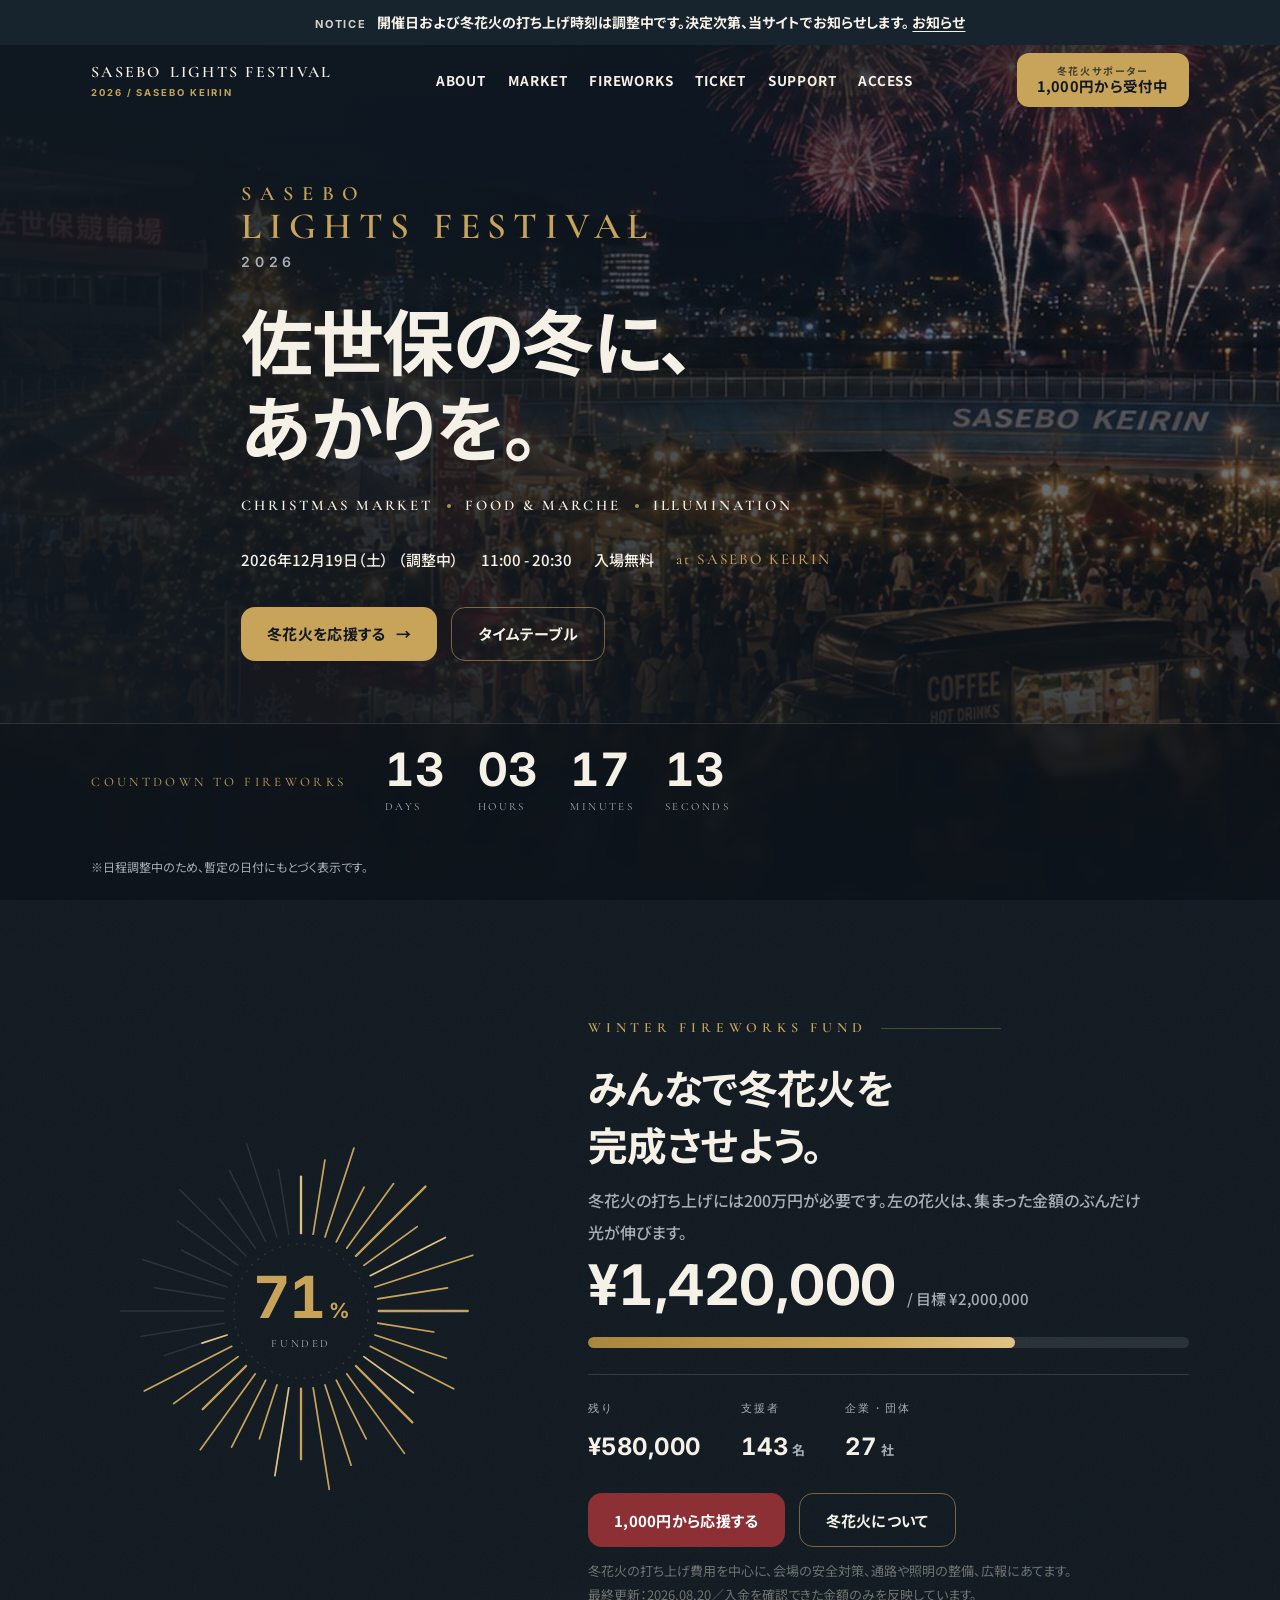
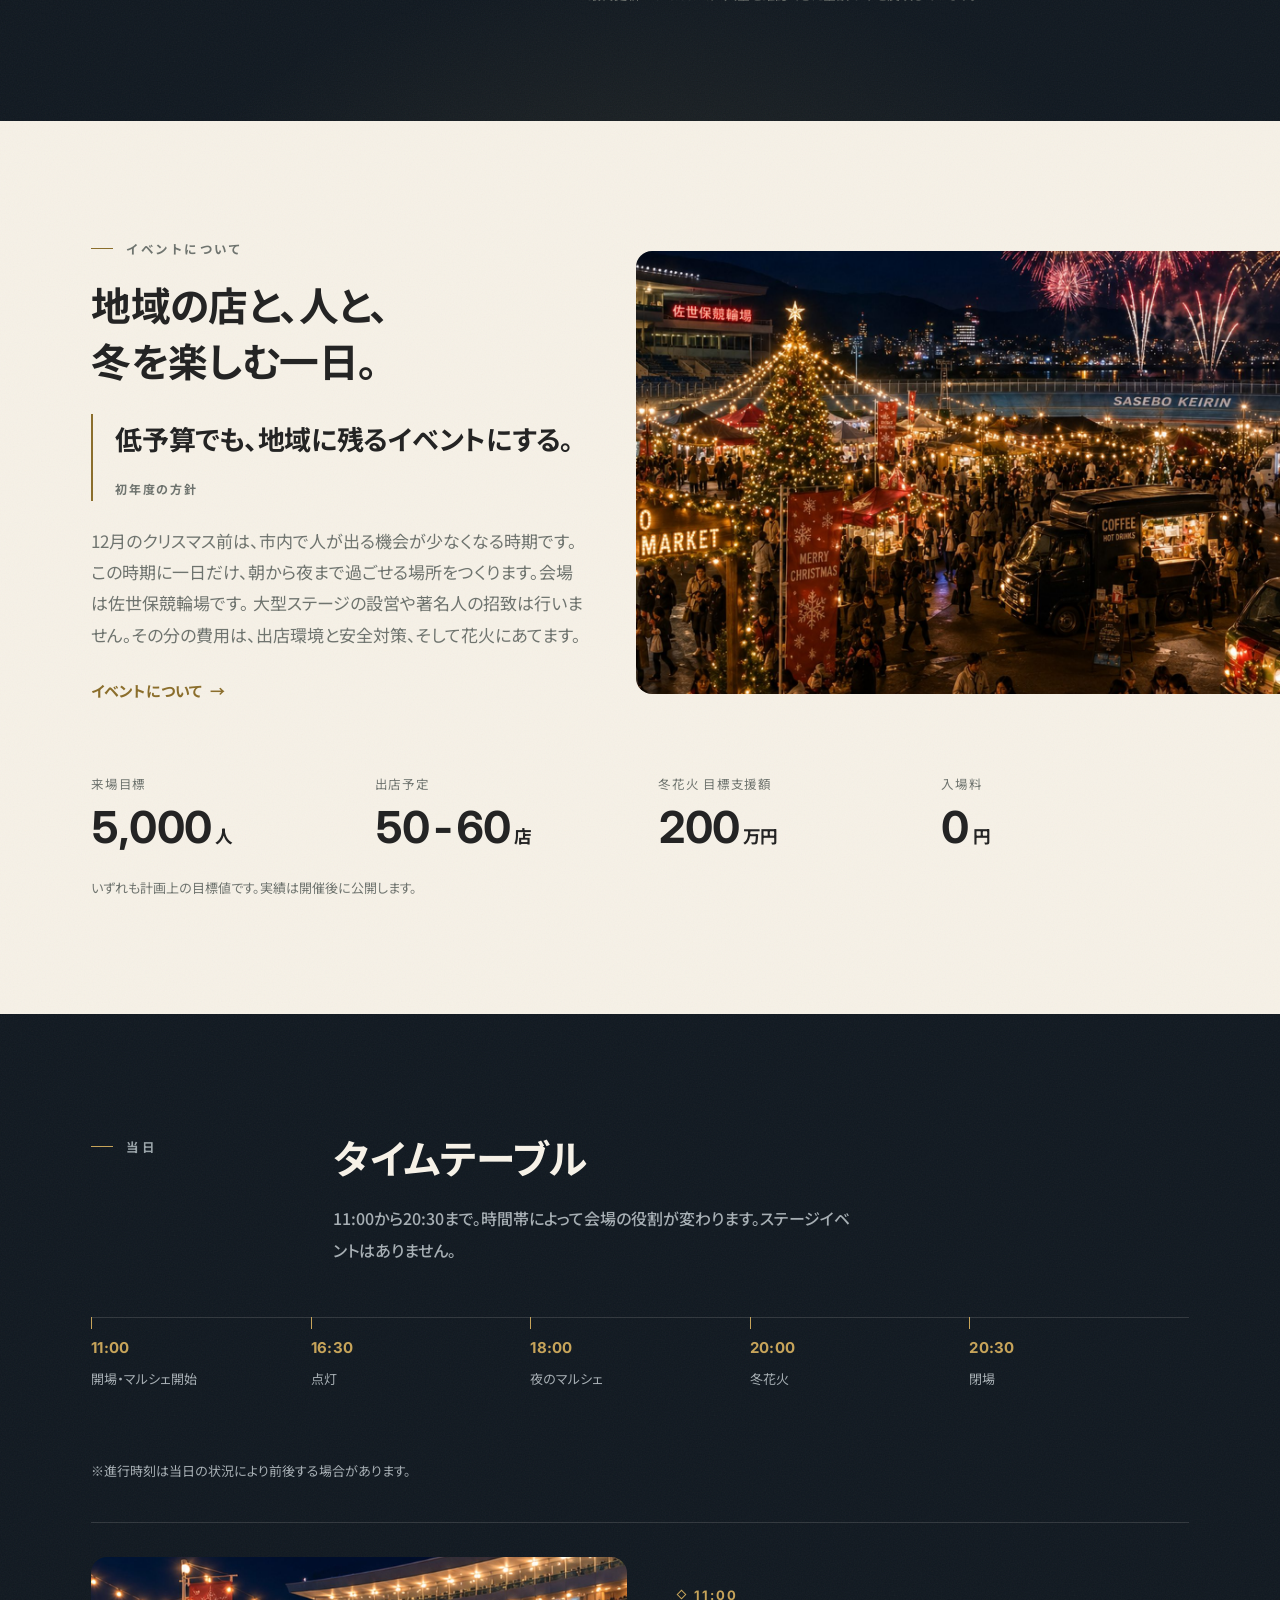
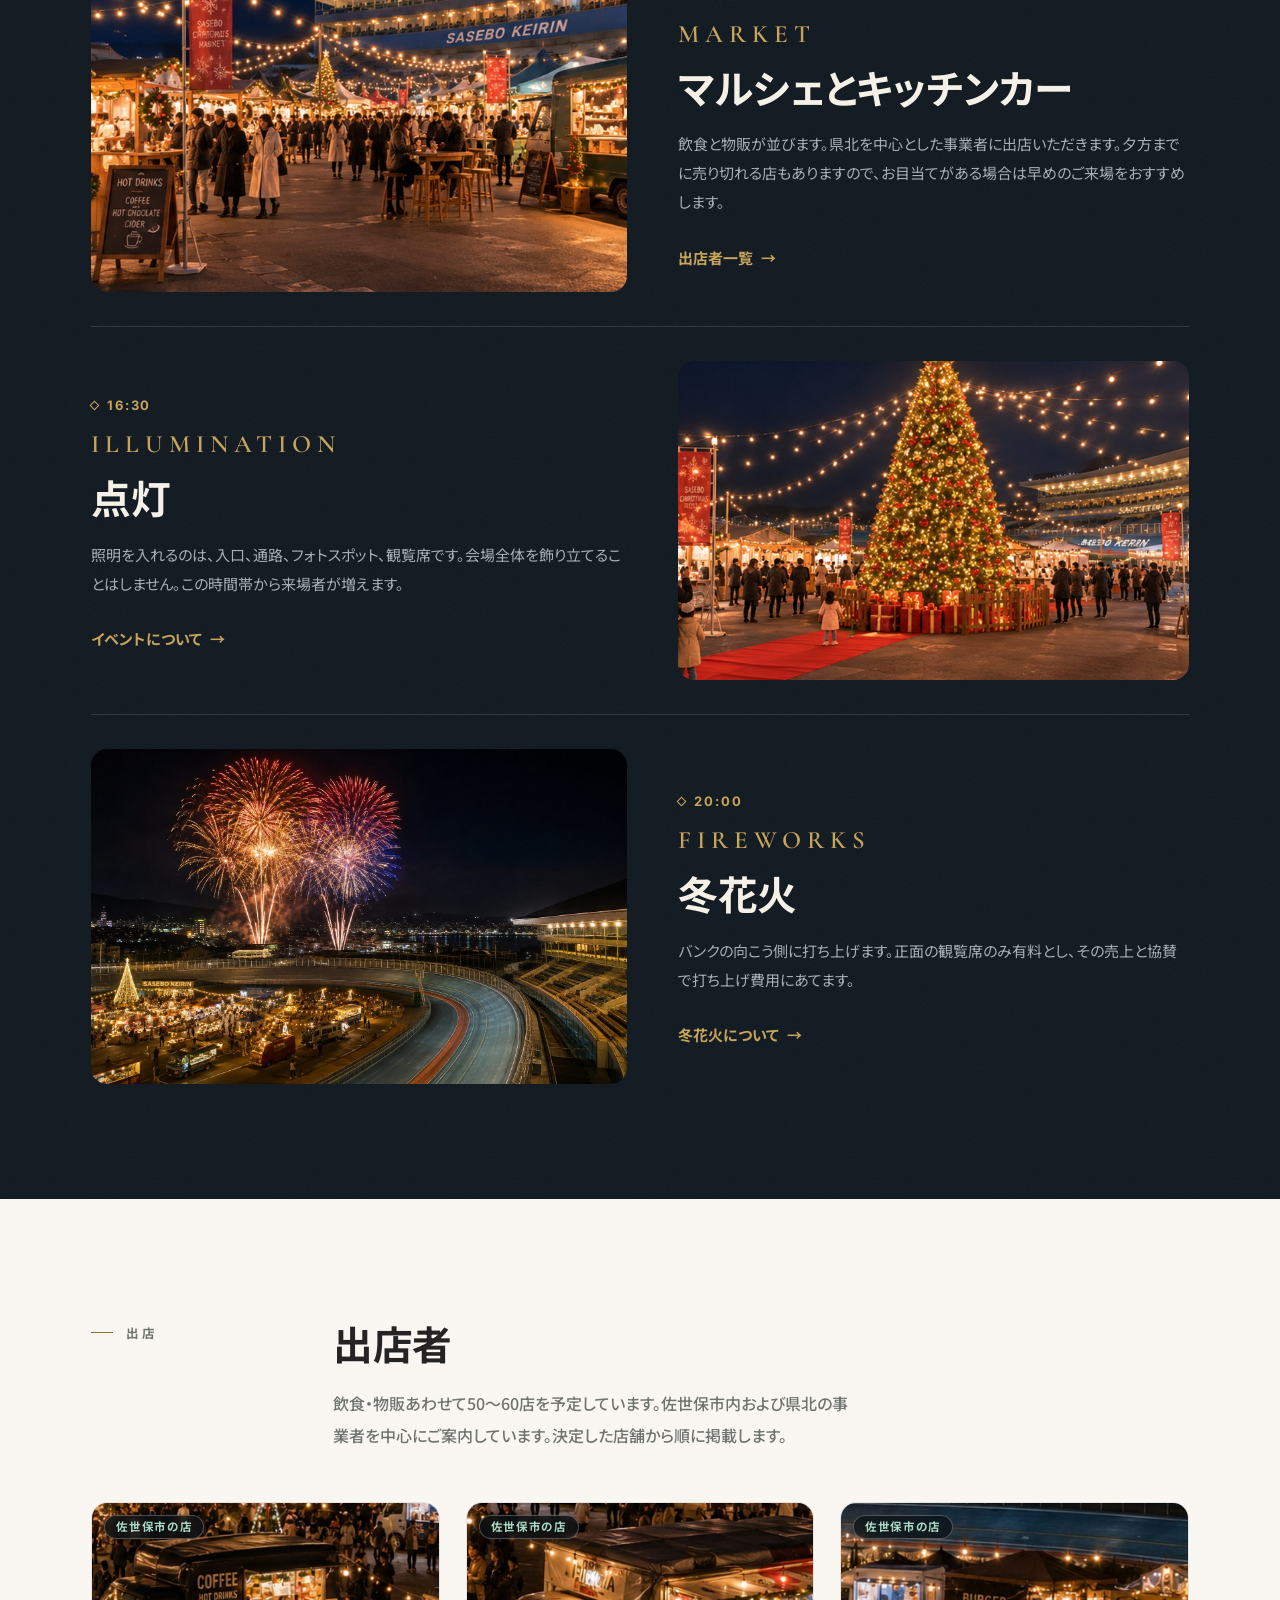
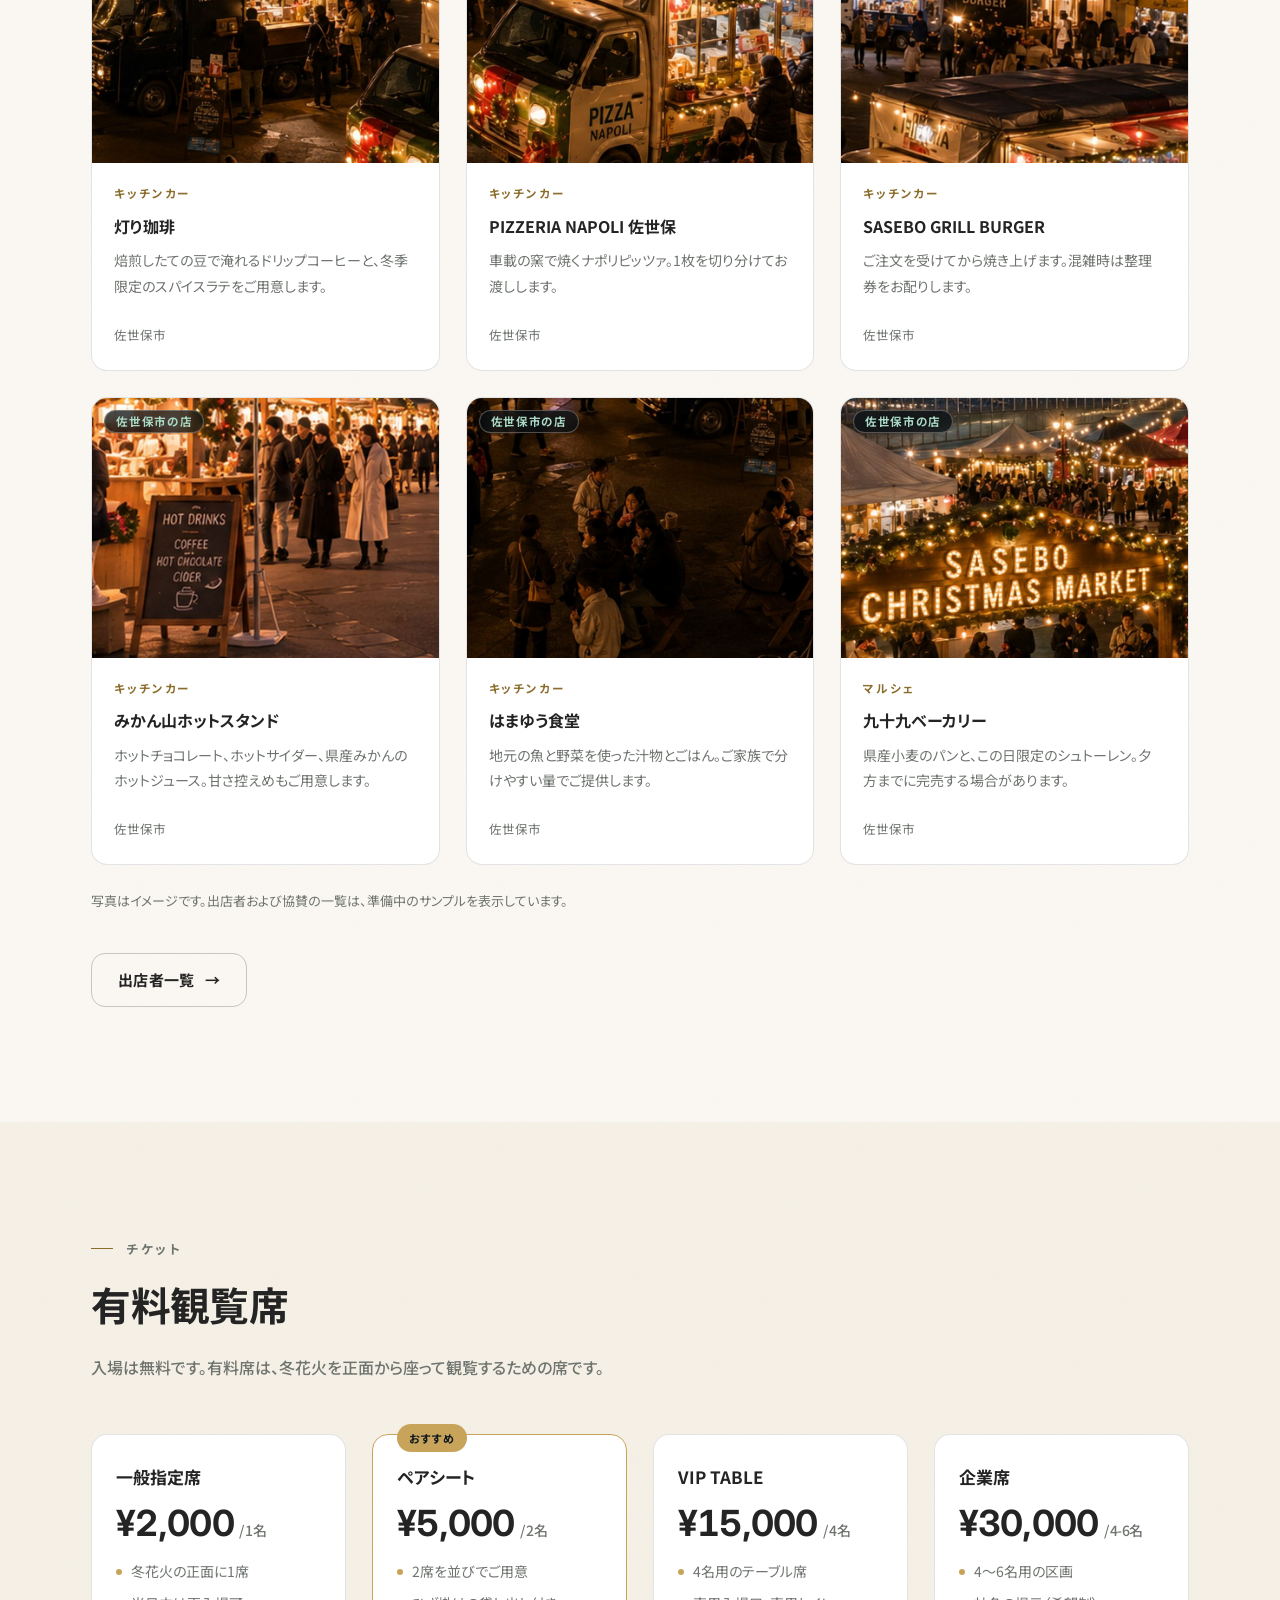
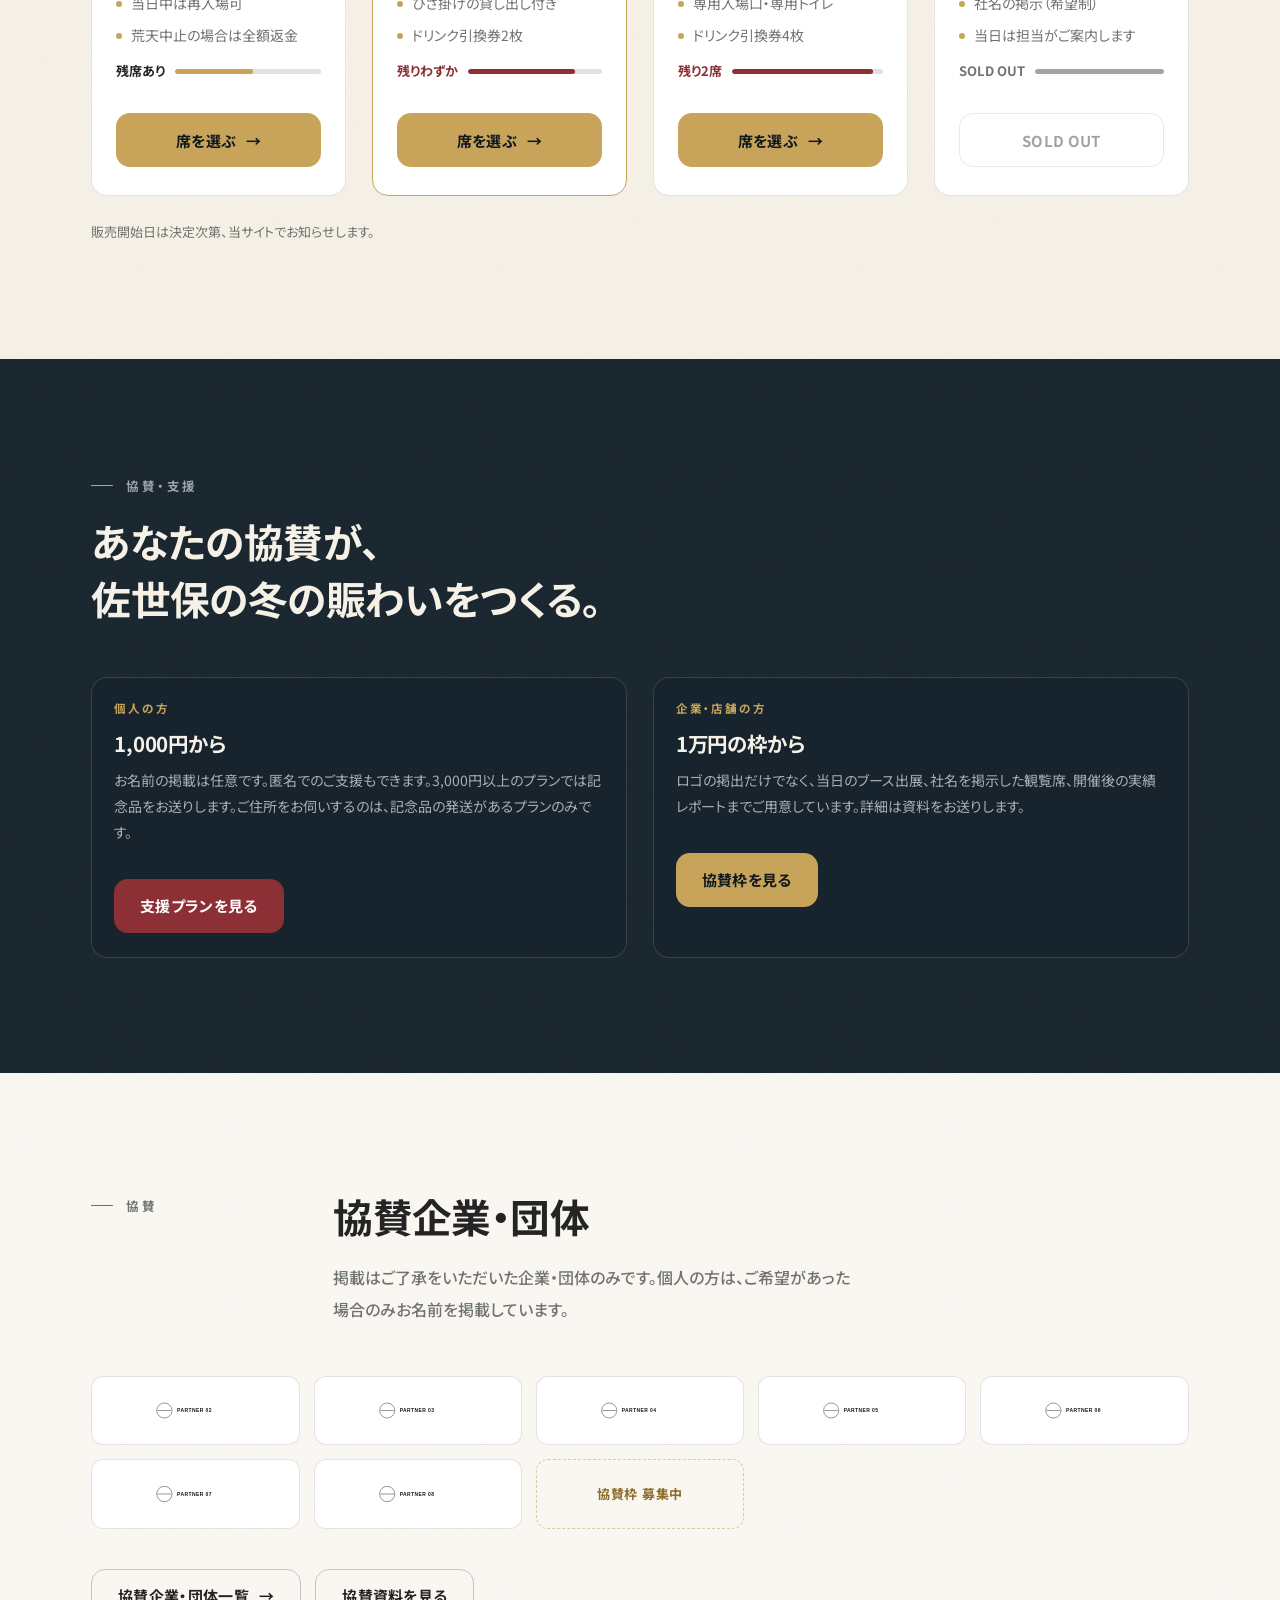
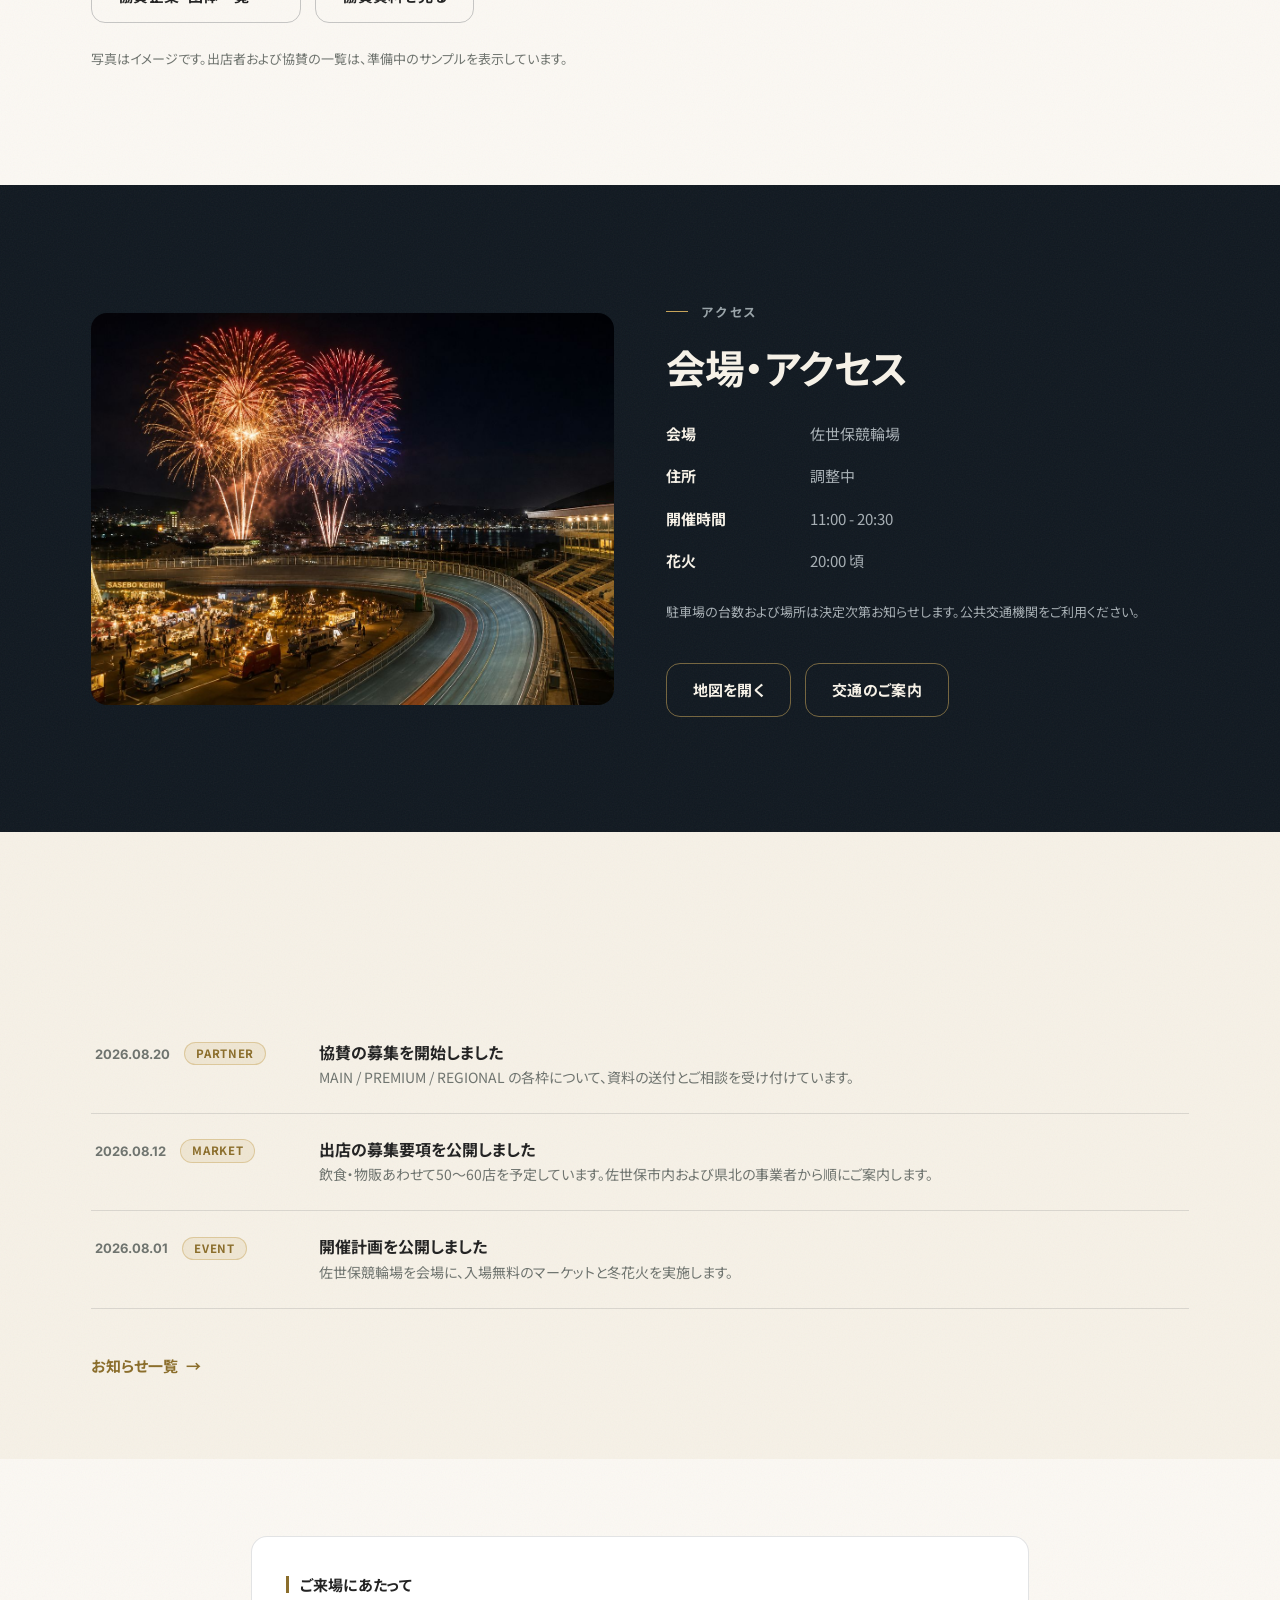
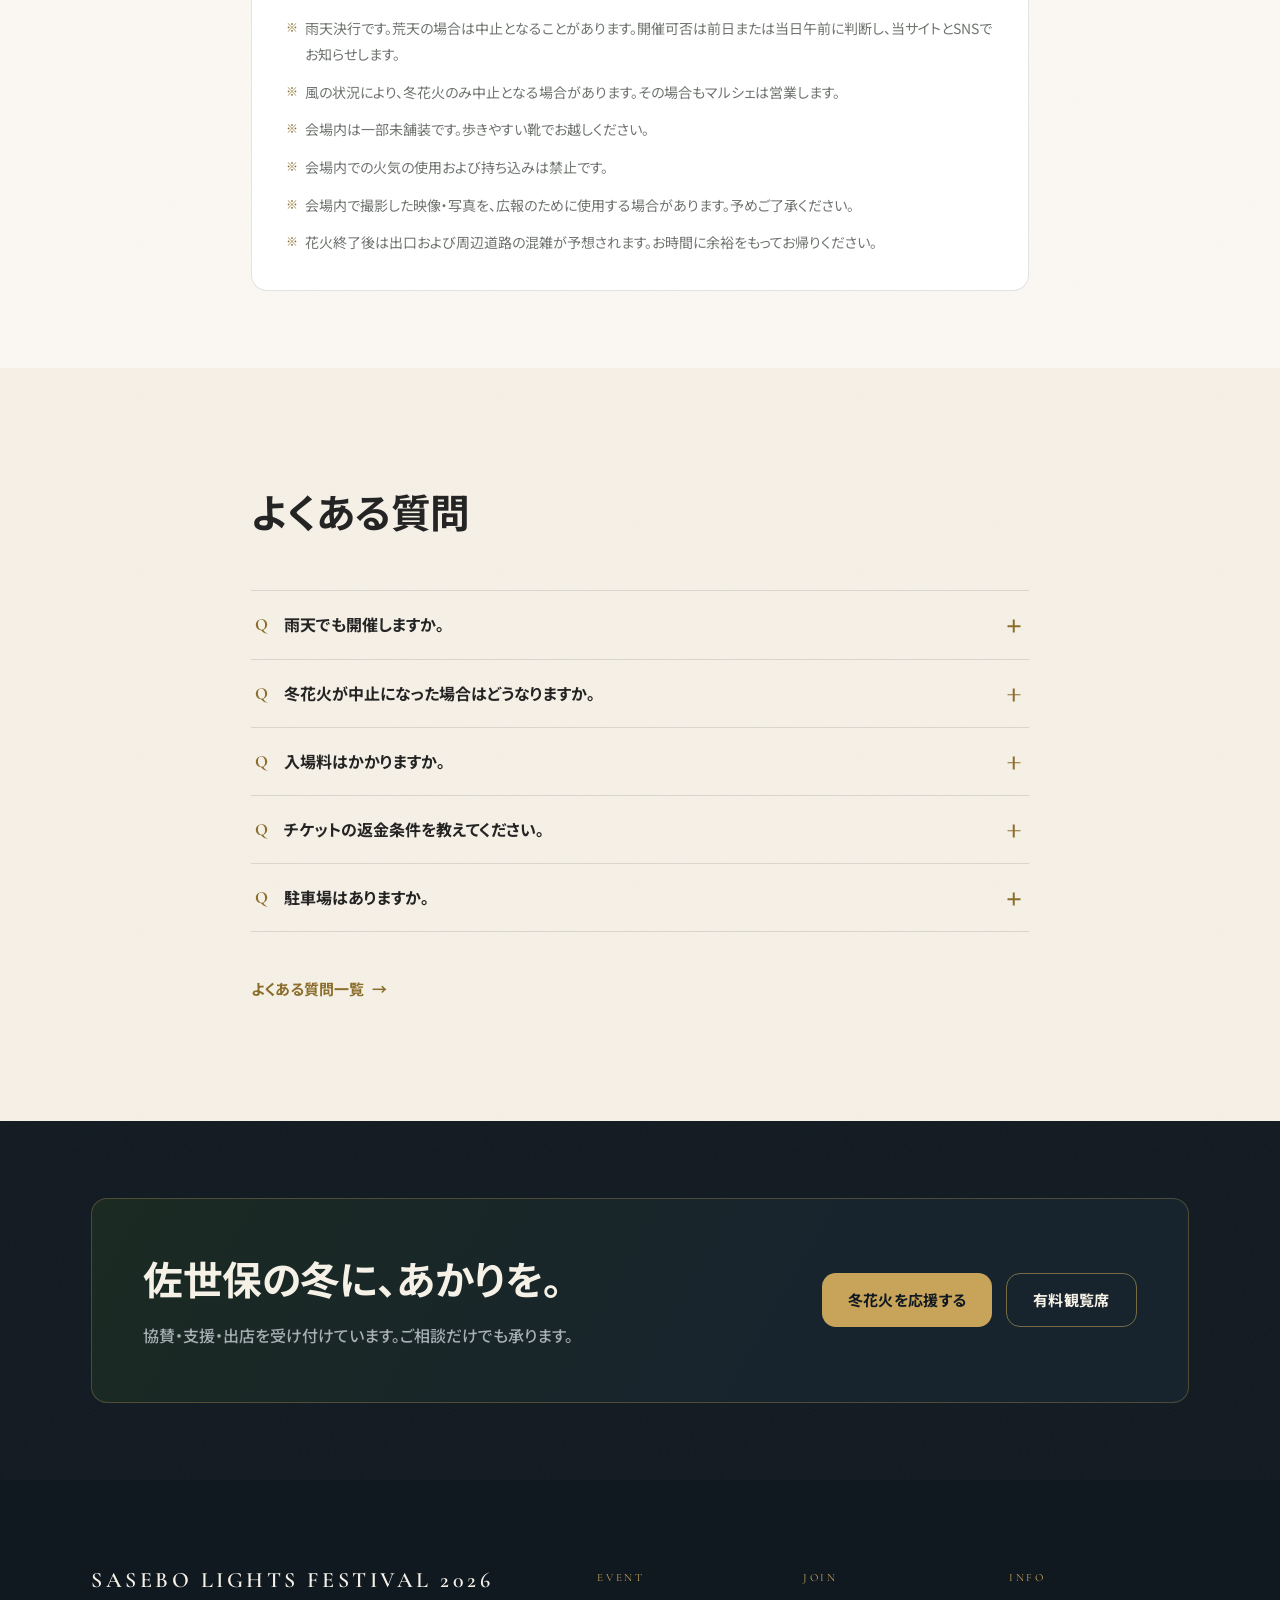
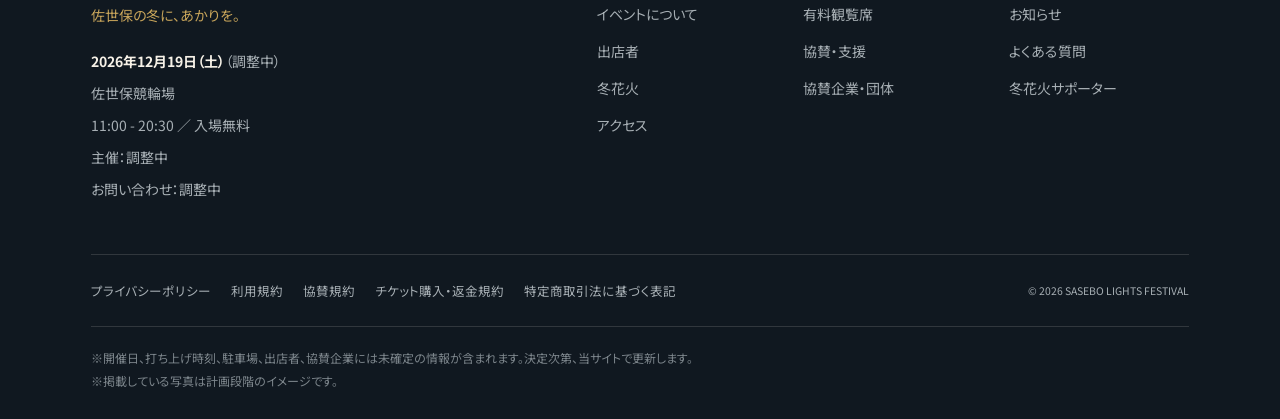
==== commit 36f9a085: "未確定の印が画面に出ないようにする（偽の連絡先の漏れを止める） data.js の ★ は「ここはまだ決まっていない」という編集者向けの目印だが、 値の中に書かれていたため、そのまま公開文字として描画" ====
--- a/index.html
+++ b/index.html
@@ -6,7 +6,9 @@
 <title>SASEBO LIGHTS FESTIVAL 2026｜佐世保競輪場</title>
 <meta name="description" content="佐世保の冬に、あかりを。佐世保競輪場を会場に、クリスマスマーケット、フード＆マルシェ、イルミネーション、冬花火を行う入場無料の地域イベントです。">
 <meta name="robots" content="noindex"><!-- ★公開時に削除してください（仕様書21章） -->
-<link rel="canonical" href="https://example.jp/index.html">
+<!-- ★ canonical は正式ドメインが決まってから戻すこと。
+     example.jp のまま公開すると、検索側に別の URL を
+     正として伝えてしまう。<link rel="canonical" href="https://※/index.html"> -->
 <meta property="og:type" content="website">
 <meta property="og:site_name" content="SASEBO LIGHTS FESTIVAL 2026">
 <meta property="og:title" content="SASEBO LIGHTS FESTIVAL 2026｜佐世保競輪場">
@@ -297,7 +299,7 @@
         <h2 class="h2" id="accessTitle">会場・アクセス</h2>
         <dl class="dl mt-m">
           <dt>会場</dt><dd class="js-venue">佐世保競輪場</dd>
-          <dt>住所</dt><dd class="js-address">-</dd>
+          <dt>住所</dt><dd class="js-address">調整中</dd>
           <dt>開催時間</dt><dd class="js-open">11:00 - 20:30</dd>
           <dt>花火</dt><dd><span class="js-fireworks-time">20:00</span> 頃</dd>
         </dl>
@@ -370,8 +372,8 @@
           <p><b class="js-date">2026年12月</b><span class="js-provisional" hidden>（調整中）</span></p>
           <p class="js-venue">佐世保競輪場</p>
           <p><span class="js-open">11:00 - 20:30</span> ／ <span class="js-admission">入場無料</span></p>
-          <p>主催：<span class="js-organizer">実行委員会</span></p>
-          <p>お問い合わせ：<span class="js-contact">info@example.jp</span></p>
+          <p>主催：<span class="js-organizer">調整中</span></p>
+          <p>お問い合わせ：<span class="js-contact">調整中</span></p>
         </div>
       </div>
       <div class="ft__navs">
--- a/assets/css/style.css
+++ b/assets/css/style.css
@@ -1,6 +1,6 @@
 @charset "utf-8";
 /* ============================================================
-   SASEBO CHRISTMAS MARKET 2026 — Design System
+   SASEBO LIGHTS FESTIVAL 2026 — Design System
    仕様書 2章(ブランド) / 18章(Motion) / 19章(Responsive) / 20章(A11y) 準拠
    ============================================================ */
 
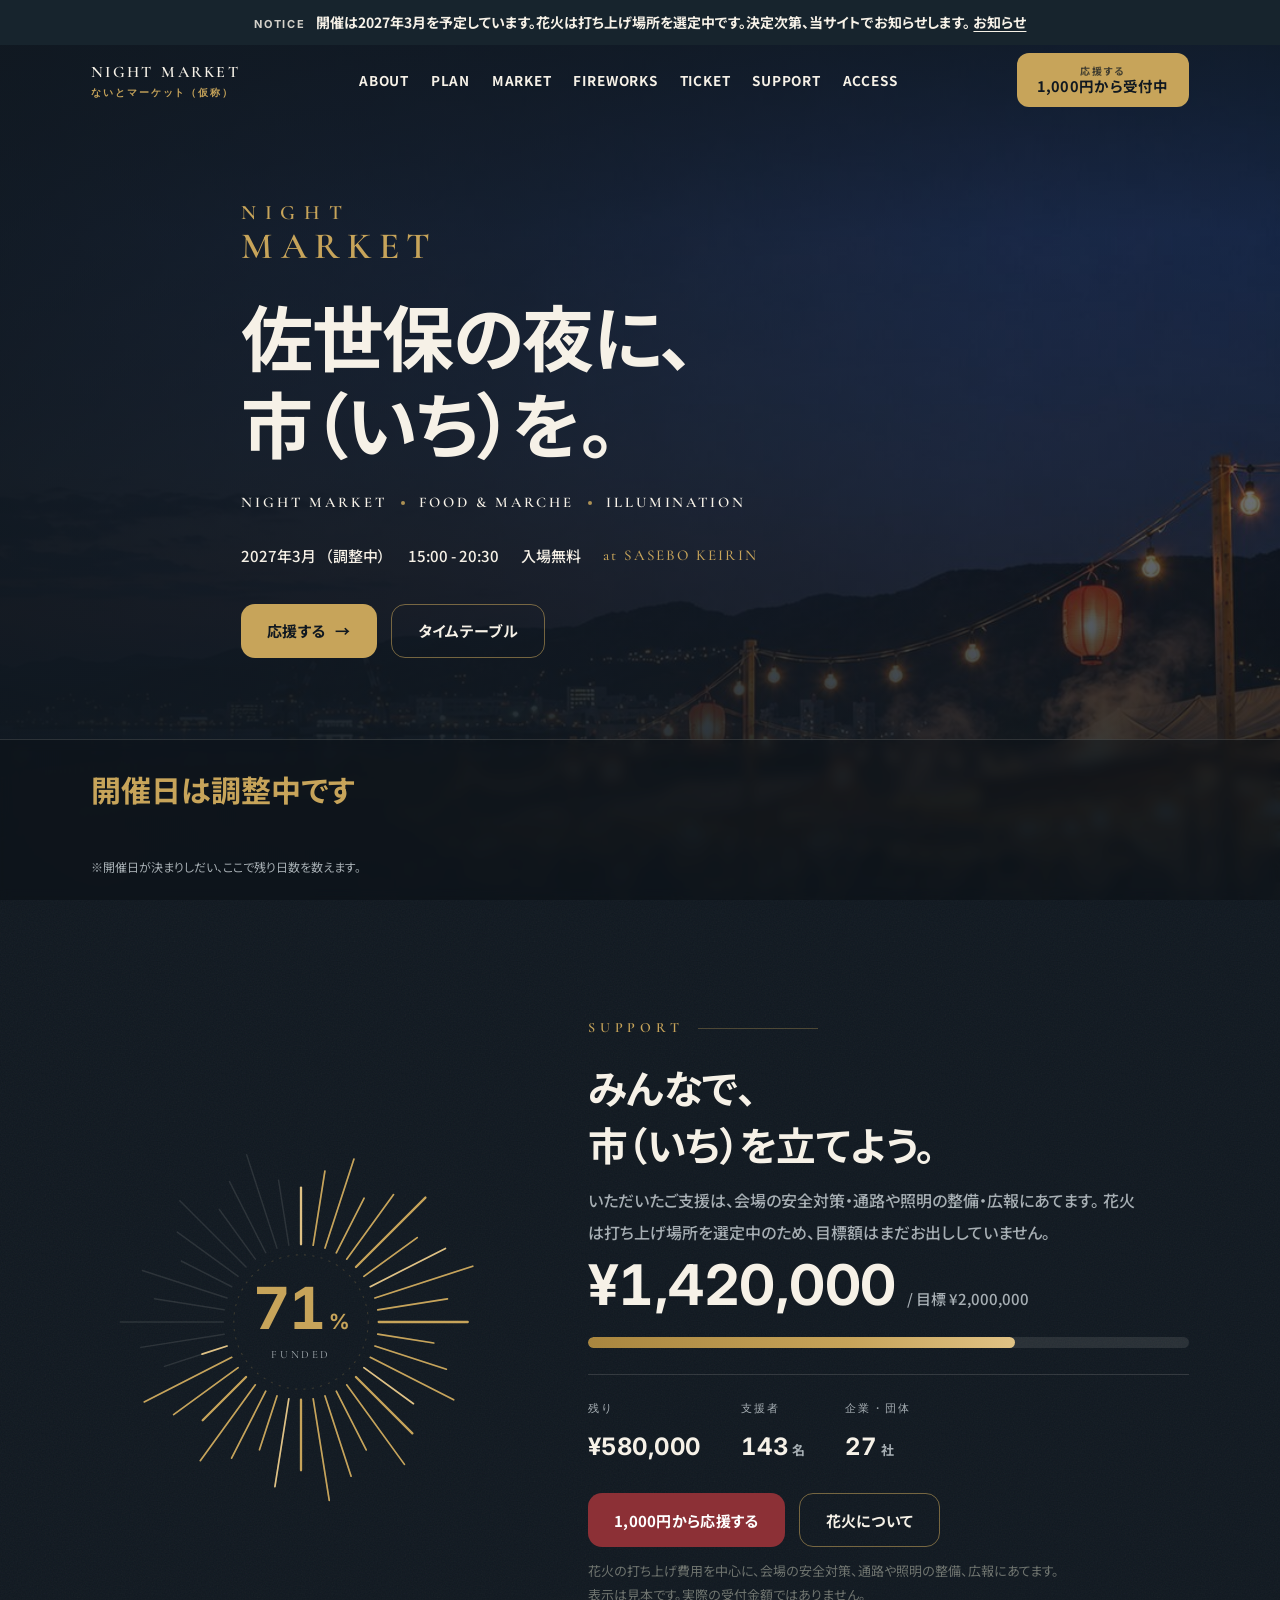
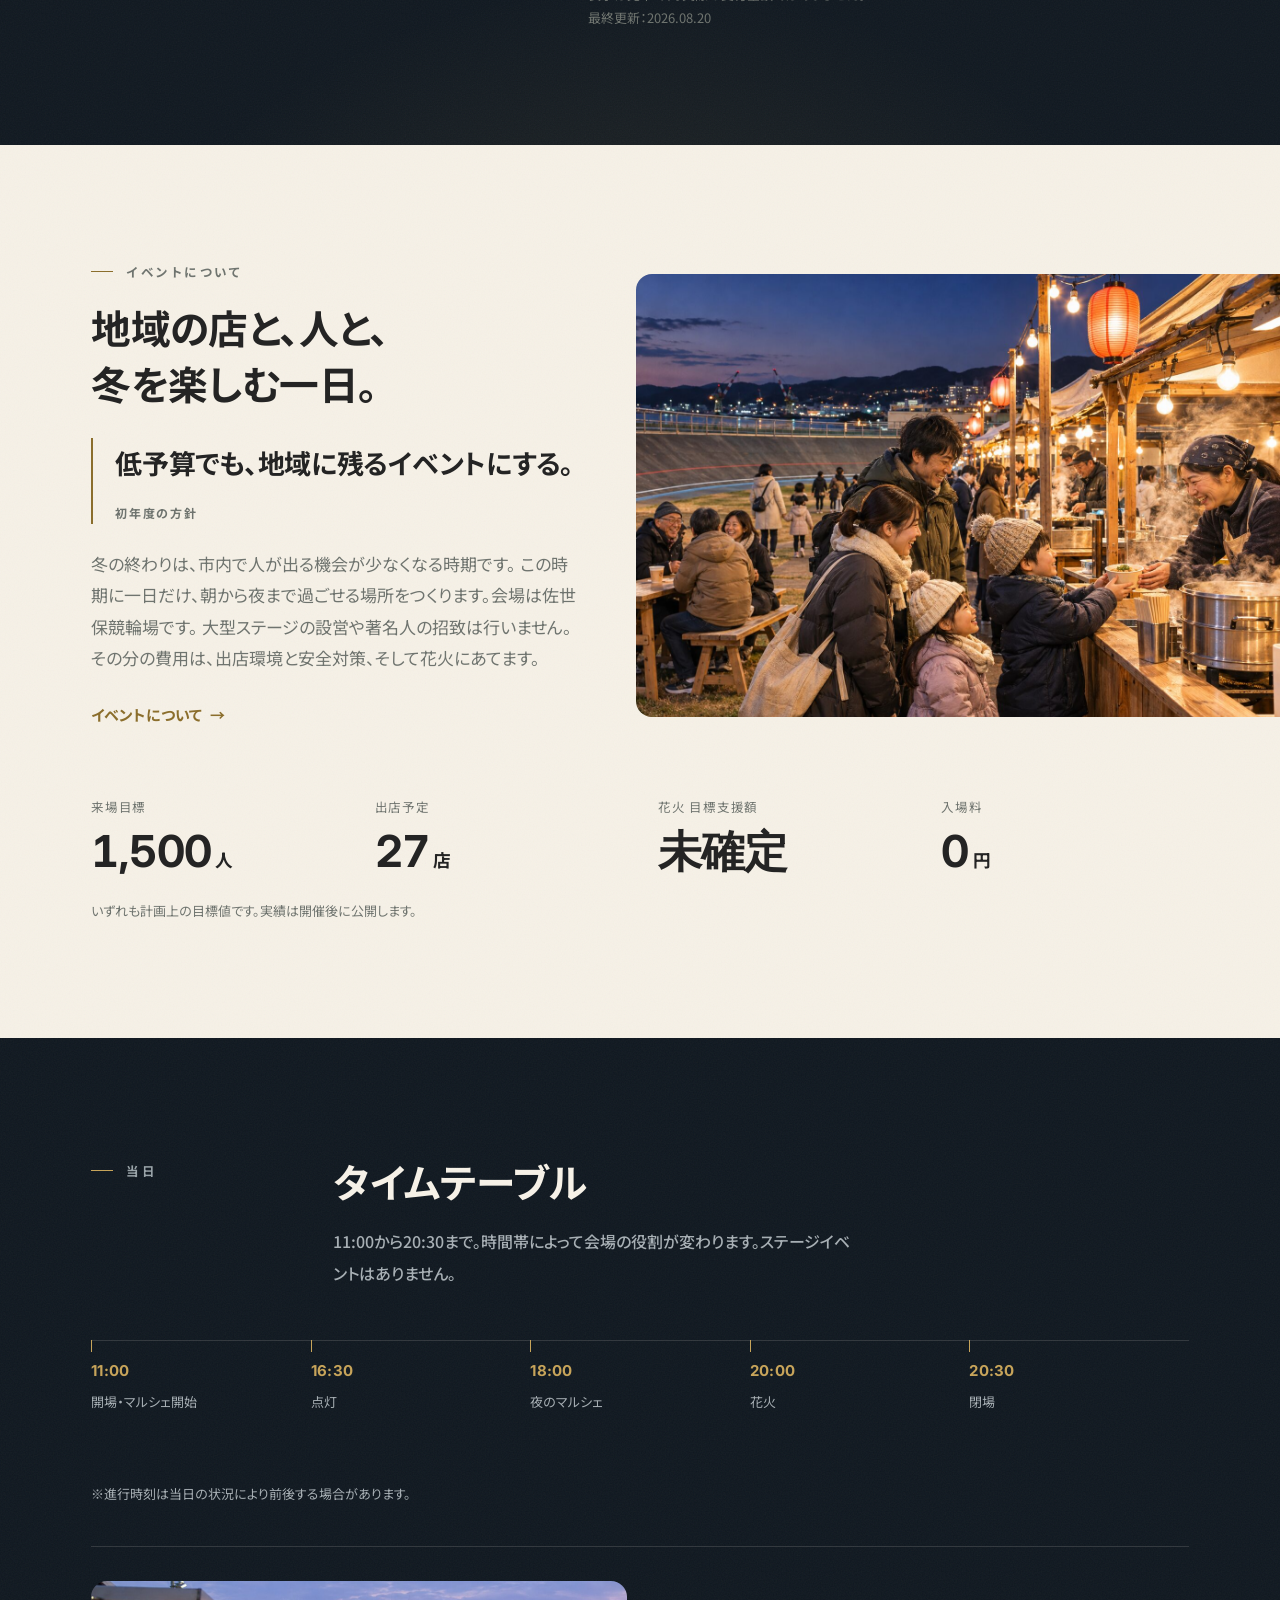
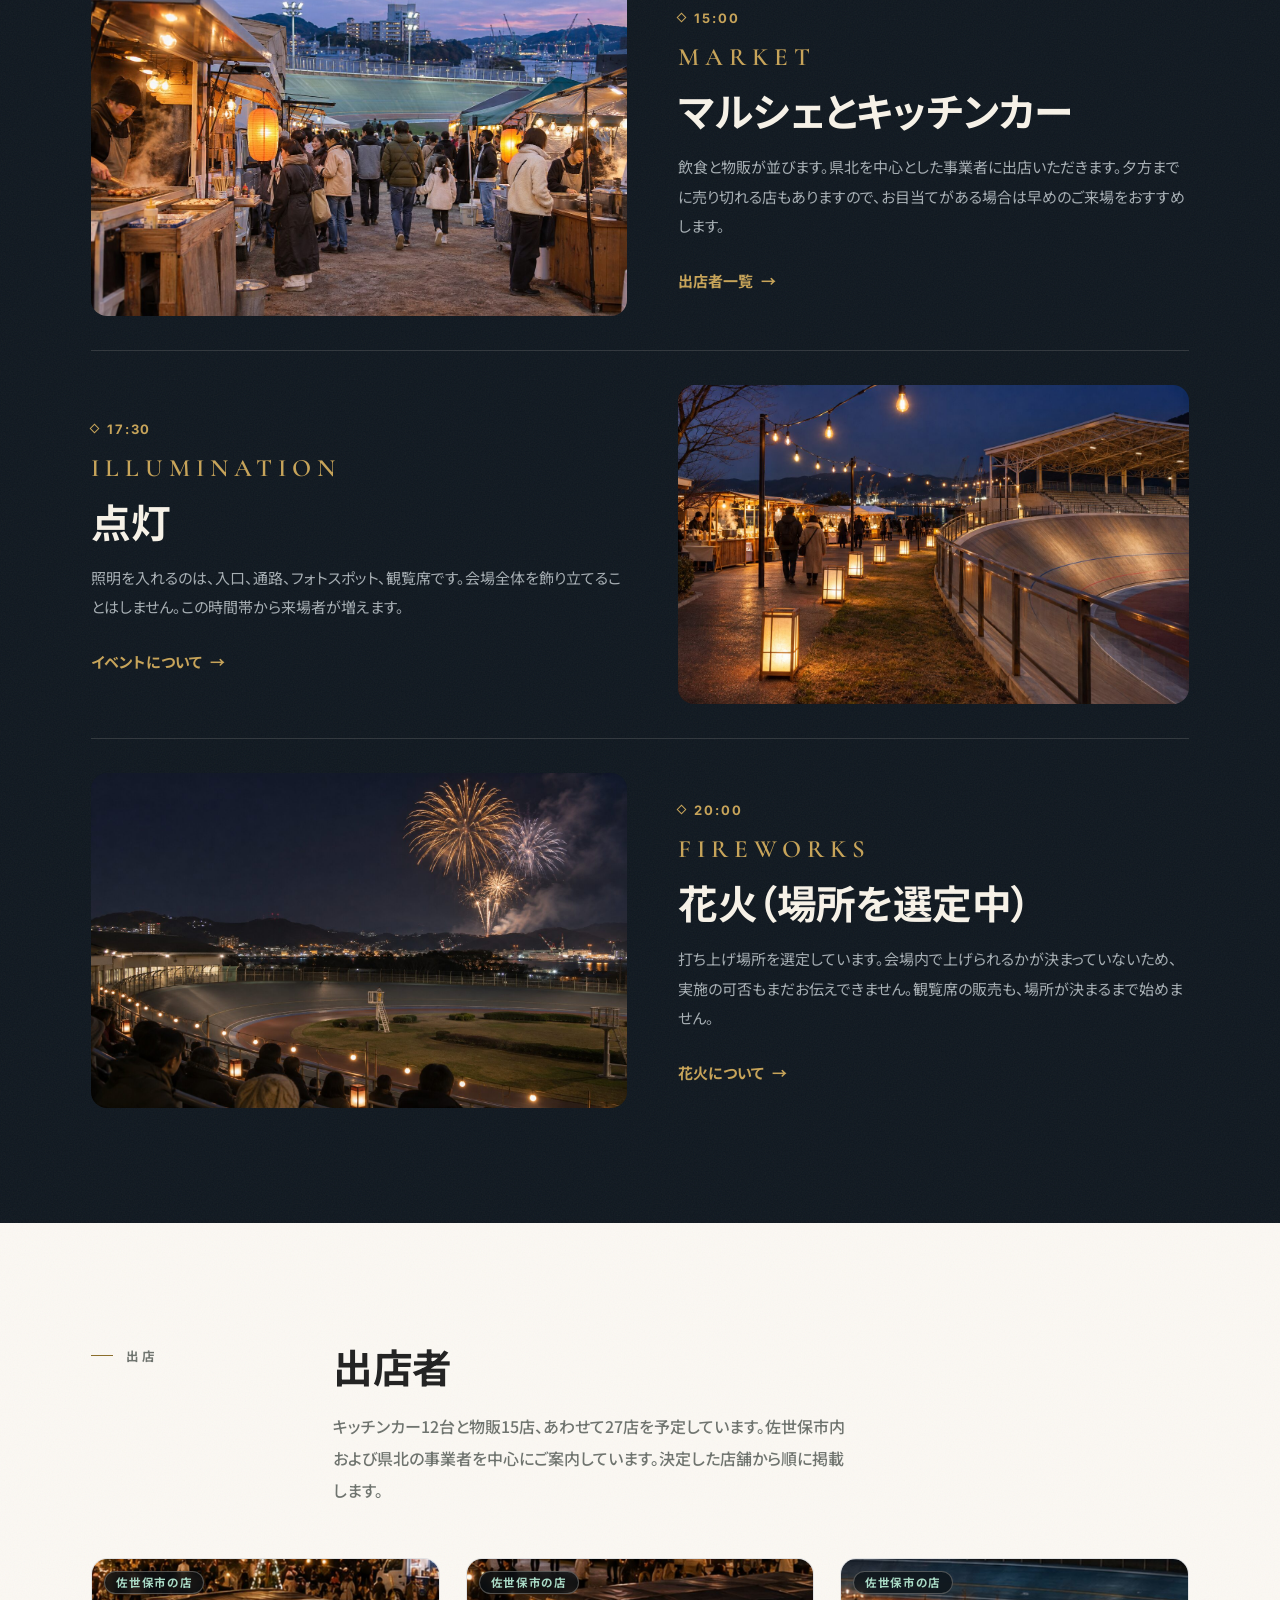
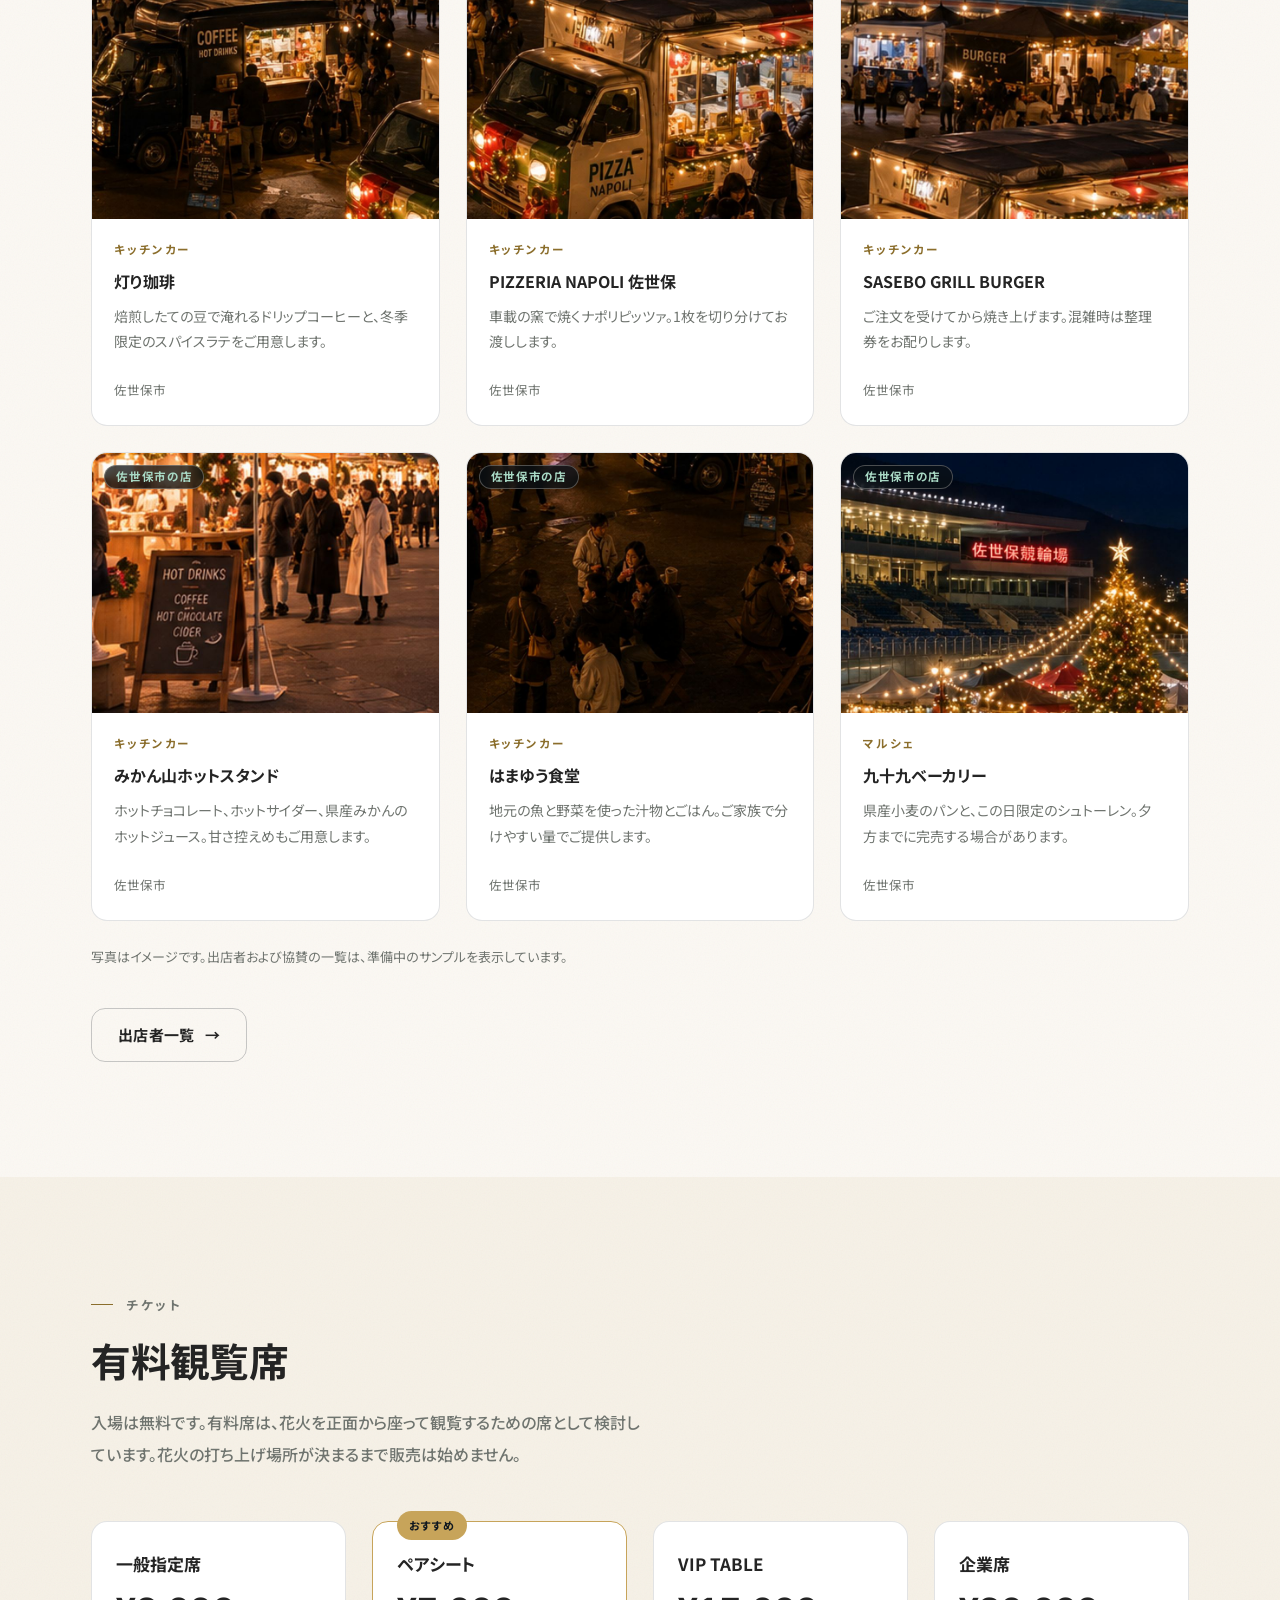
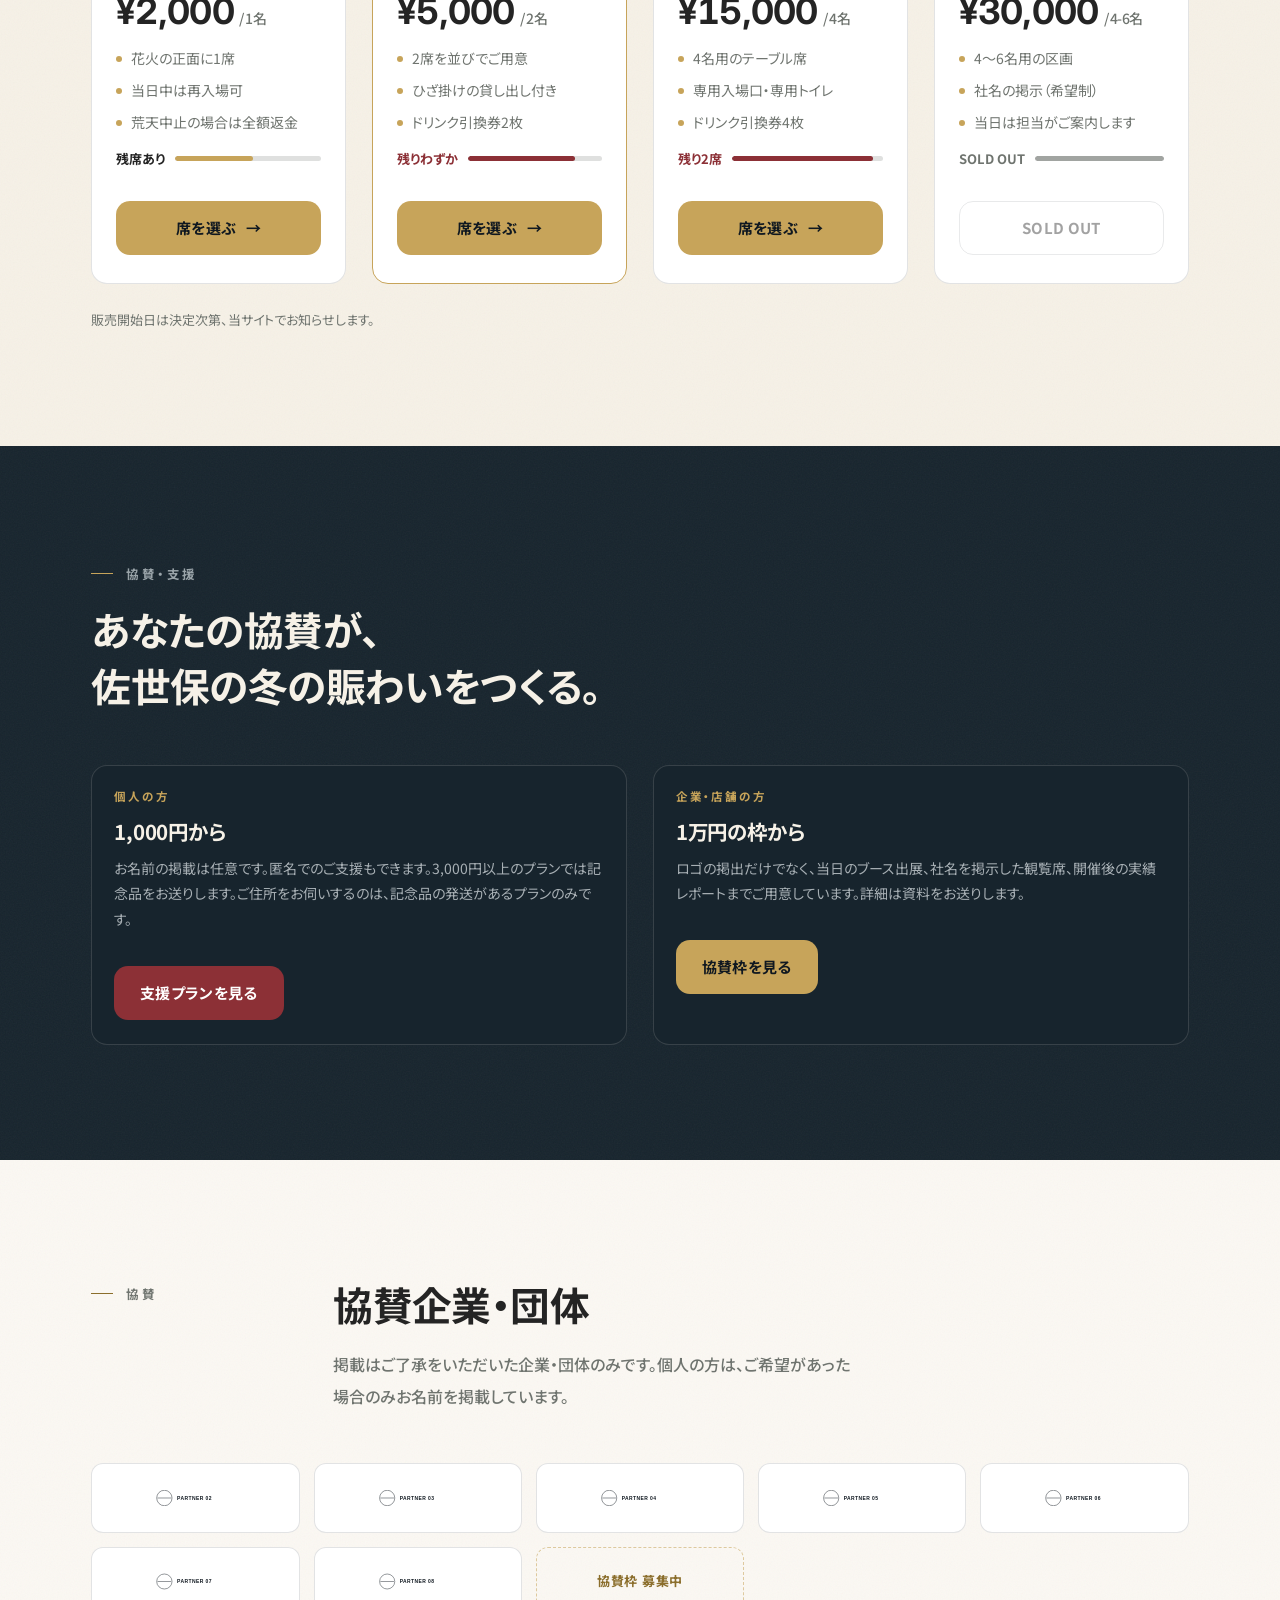
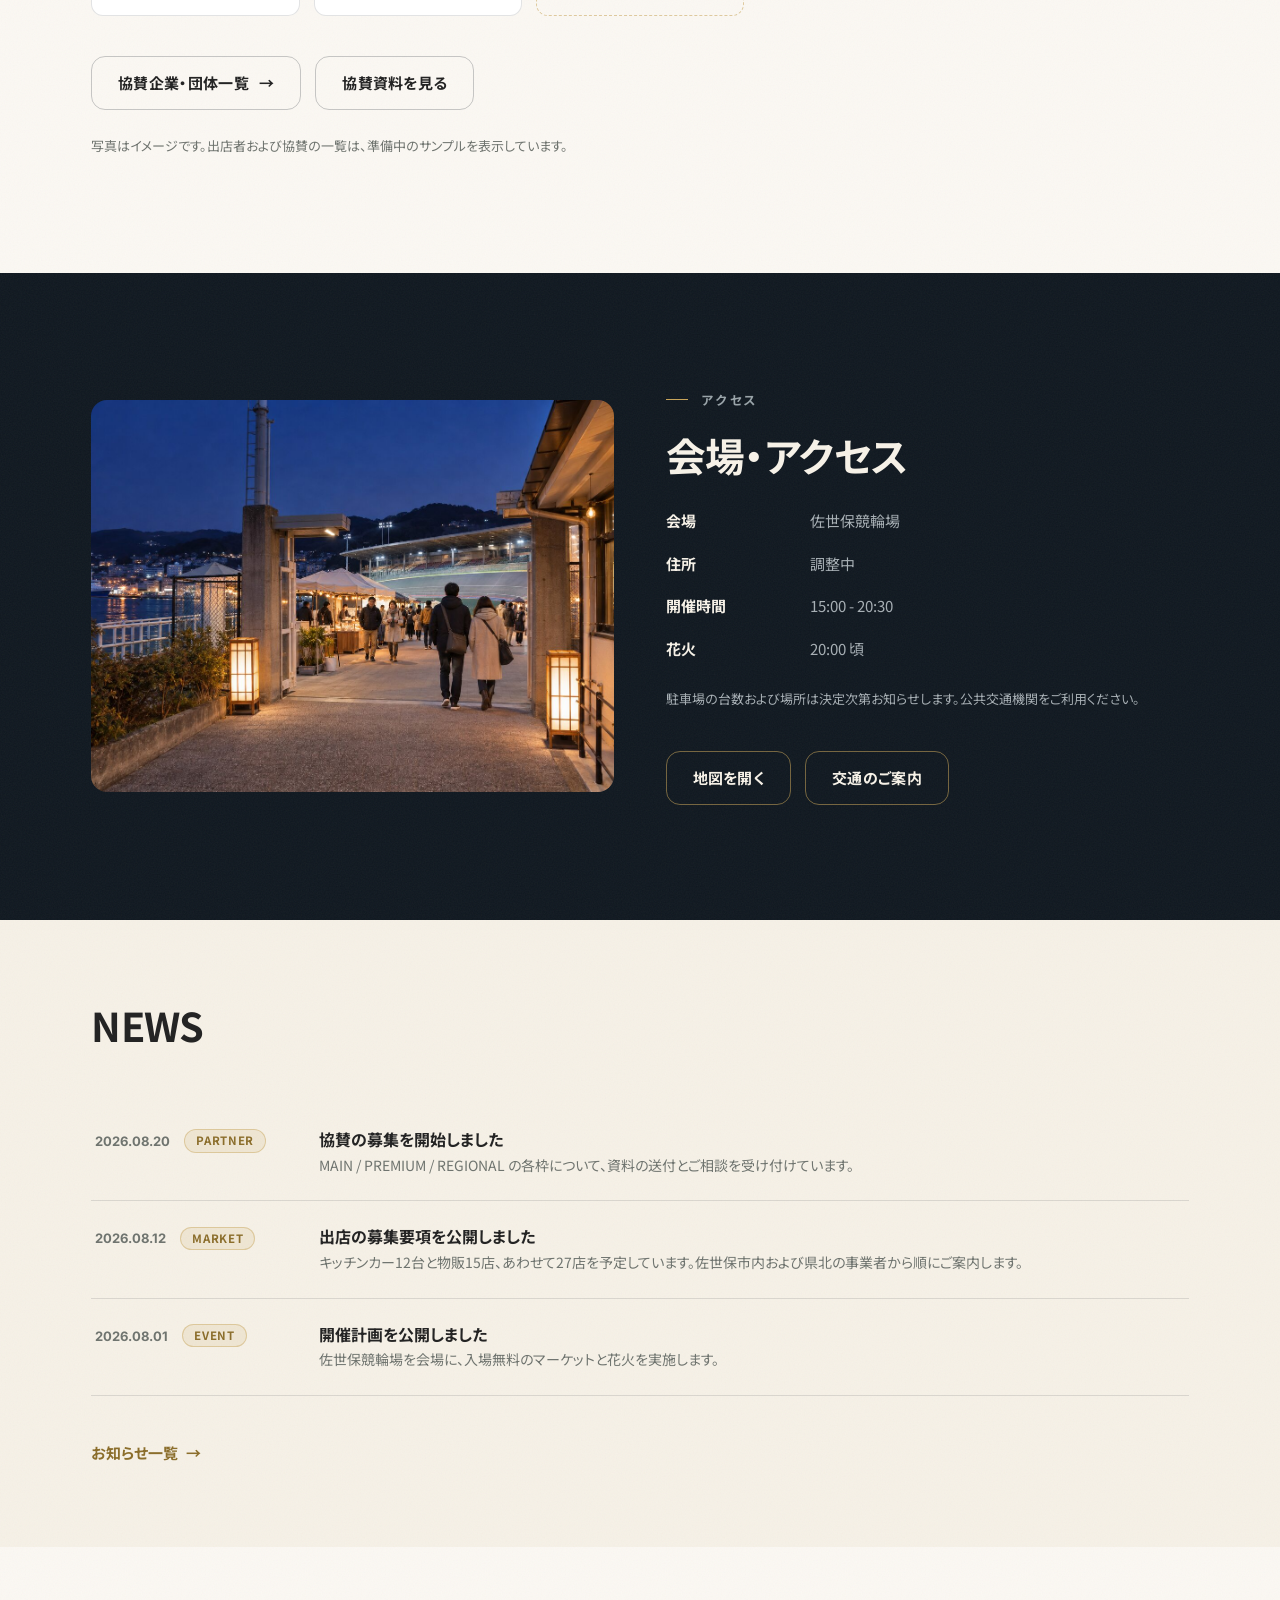
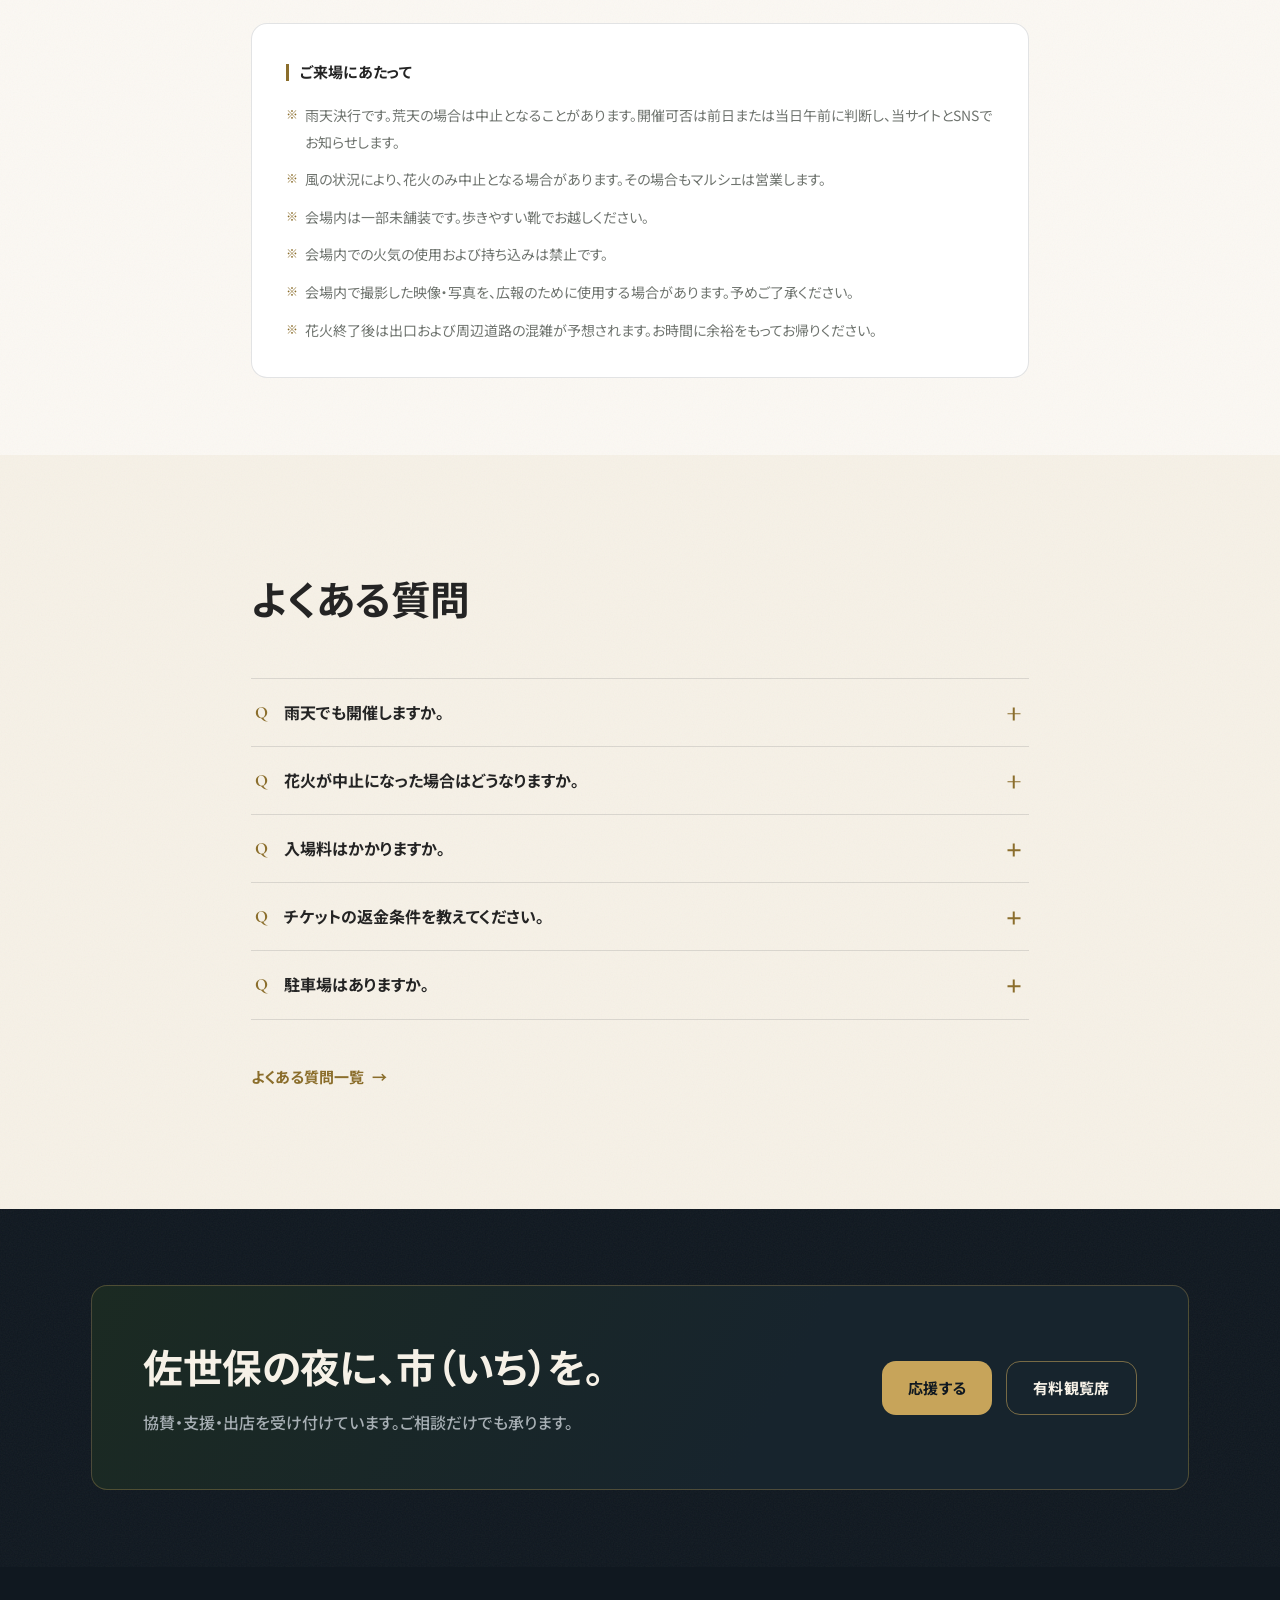
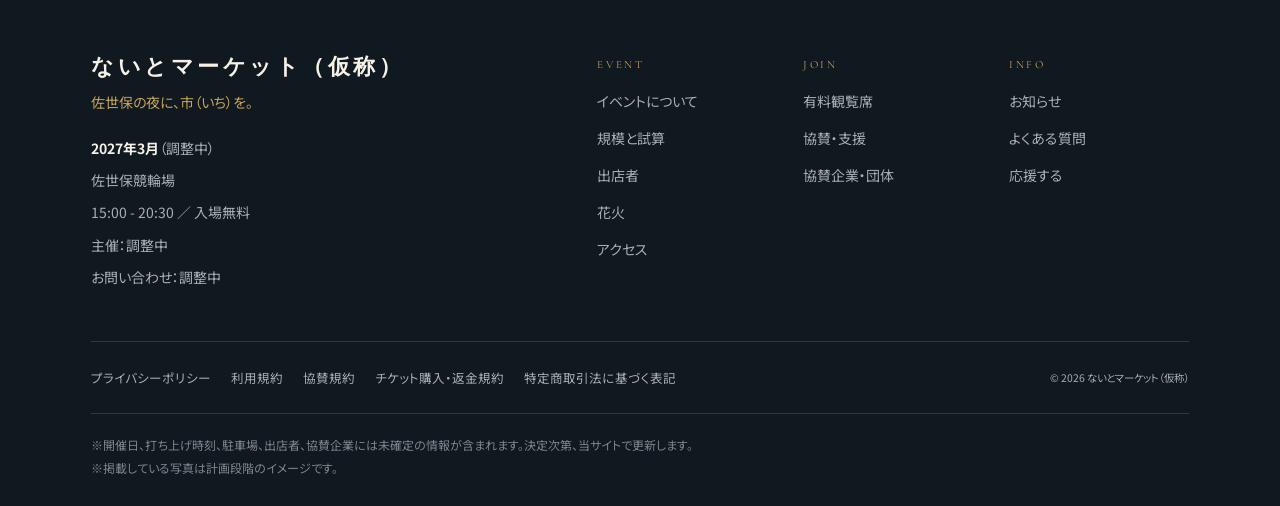
==== commit b09d83e8: "公開用のサイトを、いまの中身に入れ替える 8月24日のまま（SASEBO LIGHTS FESTIVAL）だったのを、本体 sasebo-2026 の site/ から写した。3か月ぶんの差がある。 " ====
--- a/index.html
+++ b/index.html
@@ -3,16 +3,16 @@
 <head>
 <meta charset="utf-8">
 <meta name="viewport" content="width=device-width, initial-scale=1">
-<title>SASEBO LIGHTS FESTIVAL 2026｜佐世保競輪場</title>
-<meta name="description" content="佐世保の冬に、あかりを。佐世保競輪場を会場に、クリスマスマーケット、フード＆マルシェ、イルミネーション、冬花火を行う入場無料の地域イベントです。">
+<title>ないとマーケット（仮称）｜佐世保競輪場</title>
+<meta name="description" content="佐世保の夜に、市（いち）を。佐世保競輪場を会場に、夜市、フード＆マルシェ、イルミネーション、花火を行う入場無料の地域イベントです。">
 <meta name="robots" content="noindex"><!-- ★公開時に削除してください（仕様書21章） -->
 <!-- ★ canonical は正式ドメインが決まってから戻すこと。
      example.jp のまま公開すると、検索側に別の URL を
      正として伝えてしまう。<link rel="canonical" href="https://※/index.html"> -->
 <meta property="og:type" content="website">
-<meta property="og:site_name" content="SASEBO LIGHTS FESTIVAL 2026">
-<meta property="og:title" content="SASEBO LIGHTS FESTIVAL 2026｜佐世保競輪場">
-<meta property="og:description" content="佐世保の冬に、あかりを。佐世保競輪場を会場に、クリスマスマーケット、フード＆マルシェ、イルミネーション、冬花火を行う入場無料の地域イベントです。">
+<meta property="og:site_name" content="ないとマーケット（仮称）">
+<meta property="og:title" content="ないとマーケット（仮称）｜佐世保競輪場">
+<meta property="og:description" content="佐世保の夜に、市（いち）を。佐世保競輪場を会場に、夜市、フード＆マルシェ、イルミネーション、花火を行う入場無料の地域イベントです。">
 <meta property="og:image" content="assets/img/photo/og-image.jpg">
 <meta name="twitter:card" content="summary_large_image">
 <link rel="preconnect" href="https://fonts.googleapis.com">
@@ -23,7 +23,7 @@
 {
   "@context": "https://schema.org",
   "@type": "Event",
-  "name": "SASEBO LIGHTS FESTIVAL 2026",
+  "name": "ないとマーケット（仮称）",
   "startDate": "2026-12-19T11:00:00+09:00",
   "endDate": "2026-12-19T20:30:00+09:00",
   "eventStatus": "https://schema.org/EventScheduled",
@@ -33,10 +33,10 @@
     "name": "佐世保競輪場",
     "address": { "@type": "PostalAddress", "addressLocality": "佐世保市", "addressRegion": "長崎県", "addressCountry": "JP" }
   },
-  "description": "佐世保競輪場を会場に、クリスマスマーケット、フード＆マルシェ、イルミネーション、冬花火を行う入場無料の地域イベントです。",
+  "description": "佐世保競輪場を会場に、夜市、フード＆マルシェ、イルミネーション、花火を行う入場無料の地域イベントです。",
   "isAccessibleForFree": true,
   "image": ["assets/img/photo/og-image.jpg"],
-  "organizer": { "@type": "Organization", "name": "SASEBO LIGHTS FESTIVAL 実行委員会" }
+  "organizer": { "@type": "Organization", "name": "ないとマーケット（仮称） 実行委員会" }
 }
 </script>
 </head>
@@ -46,13 +46,13 @@
 <div id="alert"></div>
 <header class="hd">
   <div class="hd__in">
-    <a class="logo" href="index.html" aria-label="SASEBO LIGHTS FESTIVAL 2026 トップページ">
-      <span class="logo__en"><span>SASEBO</span><span>LIGHTS FESTIVAL</span></span>
-      <span class="logo__jp">2026 / SASEBO KEIRIN</span>
+    <a class="logo" href="index.html" aria-label="ないとマーケット（仮称） トップページ">
+      <span class="logo__en"><span>NIGHT</span><span>MARKET</span></span>
+      <span class="logo__jp">ないとマーケット（仮称）</span>
     </a>
-    <nav class="nav" aria-label="メインナビゲーション"><a class="nav__link" data-page="about.html" href="about.html">ABOUT</a><a class="nav__link" data-page="market.html" href="market.html">MARKET</a><a class="nav__link" data-page="fireworks.html" href="fireworks.html">FIREWORKS</a><a class="nav__link" data-page="ticket.html" href="ticket.html">TICKET</a><a class="nav__link" data-page="support.html" href="support.html">SUPPORT</a><a class="nav__link" data-page="access.html" href="access.html">ACCESS</a></nav>
+    <nav class="nav" aria-label="メインナビゲーション"><a class="nav__link" data-page="about.html" href="about.html">ABOUT</a><a class="nav__link" data-page="plan.html" href="plan.html">PLAN</a><a class="nav__link" data-page="market.html" href="market.html">MARKET</a><a class="nav__link" data-page="fireworks.html" href="fireworks.html">FIREWORKS</a><a class="nav__link" data-page="ticket.html" href="ticket.html">TICKET</a><a class="nav__link" data-page="support.html" href="support.html">SUPPORT</a><a class="nav__link" data-page="access.html" href="access.html">ACCESS</a></nav>
     <a class="hd__cta" id="hdCta" href="support.html">
-      <span class="hd__cta-sub">冬花火サポーター</span>
+      <span class="hd__cta-sub">応援する</span>
       <span class="hd__cta-main">1,000円から受付中</span>
     </a>
     <button type="button" class="burger" aria-expanded="false" aria-controls="drawer" aria-label="メニューを開く"><span></span></button>
@@ -62,9 +62,9 @@
 
 <div class="drawer" id="drawer">
   <button type="button" class="drawer__close" aria-label="メニューを閉じる">&#215;</button>
-  <nav class="drawer__nav" aria-label="モバイルナビゲーション"><a class="drawer__link" href="about.html"><span>ABOUT</span>イベントについて</a><a class="drawer__link" href="market.html"><span>MARKET</span>出店者</a><a class="drawer__link" href="fireworks.html"><span>FIREWORKS</span>冬花火</a><a class="drawer__link" href="ticket.html"><span>TICKET</span>有料観覧席</a><a class="drawer__link" href="support.html"><span>SUPPORT</span>協賛・支援</a><a class="drawer__link" href="access.html"><span>ACCESS</span>アクセス</a><a class="drawer__link" href="partners.html"><span>PARTNERS</span>協賛企業・団体</a><a class="drawer__link" href="news.html"><span>NEWS</span>お知らせ</a><a class="drawer__link" href="faq.html"><span>FAQ</span>よくある質問</a></nav>
+  <nav class="drawer__nav" aria-label="モバイルナビゲーション"><a class="drawer__link" href="about.html"><span>ABOUT</span>イベントについて</a><a class="drawer__link" href="plan.html"><span>PLAN</span>規模と試算</a><a class="drawer__link" href="market.html"><span>MARKET</span>出店者</a><a class="drawer__link" href="fireworks.html"><span>FIREWORKS</span>花火</a><a class="drawer__link" href="ticket.html"><span>TICKET</span>有料観覧席</a><a class="drawer__link" href="support.html"><span>SUPPORT</span>協賛・支援</a><a class="drawer__link" href="access.html"><span>ACCESS</span>アクセス</a><a class="drawer__link" href="partners.html"><span>PARTNERS</span>協賛企業・団体</a><a class="drawer__link" href="news.html"><span>NEWS</span>お知らせ</a><a class="drawer__link" href="faq.html"><span>FAQ</span>よくある質問</a></nav>
   <div class="drawer__foot">
-    <a class="btn btn--support btn--block" href="support.html">冬花火を応援する</a>
+    <a class="btn btn--support btn--block" href="support.html">応援する</a>
     <a class="btn btn--secondary btn--block" href="ticket.html">有料観覧席</a>
   </div>
 </div>
@@ -75,12 +75,13 @@
   <div class="hero__media">
     <picture>
       <source media="(max-width:640px)" srcset="assets/img/photo/hero-mobile.jpg">
-      <img src="assets/img/photo/hero.jpg" alt="佐世保競輪場に並ぶマーケットの灯りと、夜空に上がる冬花火"
+      <img src="assets/img/photo/hero.jpg" alt="佐世保競輪場のバンク沿いに並ぶ屋台の灯りと提灯、遠くに港の夜景"
            width="2000" height="1125" fetchpriority="high">
     </picture>
-    <!-- 動画は幅768px以上／省データ設定オフ／モーション低減オフのときだけ再生します -->
-    <video class="hero__video" data-src="assets/video/hero.mp4" poster="assets/img/photo/hero.jpg"
-           muted loop playsinline preload="none" aria-hidden="true" tabindex="-1"></video>
+    <!-- 2026-11-11 動画を外している。hero.mp4 に旧名のゲート看板が映っており、
+         画像だけ替えても動画が前に出てしまうため。作り直したら data-src を戻す。
+         <video class="hero__video" data-src="assets/video/hero.mp4" poster="assets/img/photo/hero.jpg"
+                muted loop playsinline preload="none" aria-hidden="true" tabindex="-1"></video> -->
   </div>
   <div class="hero__scrim"></div>
   <button type="button" class="hero__toggle" id="heroToggle" aria-pressed="false" hidden>
@@ -91,10 +92,10 @@
   <div class="hero__body">
     <div class="wrap hero__inner">
       <p class="hero__lockup st st1">
-        <span>SASEBO</span><span>LIGHTS FESTIVAL</span><span>2026</span>
+        <span>NIGHT</span><span>MARKET</span>
       </p>
-      <h1 class="h1 st st2">佐世保の冬に、<br>あかりを。</h1>
-      <p class="hero__genre st st3">CHRISTMAS MARKET<i></i>FOOD &amp; MARCHE<i></i>ILLUMINATION</p>
+      <h1 class="h1 st st2">佐世保の夜に、<br>市（いち）を。</h1>
+      <p class="hero__genre st st3">NIGHT MARKET<i></i>FOOD &amp; MARCHE<i></i>ILLUMINATION</p>
       <ul class="hero__meta st st3">
         <li><span class="js-date">2026年12月</span><span class="js-provisional" hidden>（調整中）</span></li>
         <li class="js-open">11:00 - 20:30</li>
@@ -102,7 +103,7 @@
         <li class="hero__at">at SASEBO KEIRIN</li>
       </ul>
       <div class="btn-row hero__cta st st3">
-        <a class="btn btn--primary" href="support.html">冬花火を応援する<span class="btn__arrow">&#8594;</span></a>
+        <a class="btn btn--primary" href="support.html">応援する<span class="btn__arrow">&#8594;</span></a>
         <a class="btn btn--secondary" href="#timeline">タイムテーブル</a>
       </div>
     </div>
@@ -113,12 +114,12 @@
       <p class="cd__label">Countdown to Fireworks</p>
       <div class="cd__grid"></div>
       <p class="cd__msg" hidden></p>
-      <p class="cd__prov js-provisional" hidden>※日程調整中のため、暫定の日付にもとづく表示です。</p>
-    </div>
-  </div>
-</section>
-
-<!-- ============ 冬花火メーター ============ -->
+      <p class="cd__prov js-provisional" hidden>※開催日が決まりしだい、ここで残り日数を数えます。</p>
+    </div>
+  </div>
+</section>
+
+<!-- ============ 花火メーター ============ -->
 <section class="section meter" id="meter" aria-labelledby="meterTitle">
   <div class="wrap meter__grid">
     <div class="meter__art">
@@ -128,10 +129,13 @@
       </div>
     </div>
     <div>
-      <p class="eyebrow">Winter Fireworks Fund</p>
-      <h2 class="h2" id="meterTitle">みんなで冬花火を<br>完成させよう。</h2>
+      <p class="eyebrow">Support</p>
+      <h2 class="h2" id="meterTitle">みんなで、<br>市（いち）を立てよう。</h2>
       <p class="lead mt-s" style="color:var(--on-dark-mute)">
-        冬花火の打ち上げには200万円が必要です。左の花火は、集まった金額のぶんだけ光が伸びます。
+        いただいたご支援は、会場の安全対策・通路や照明の整備・広報にあてます。
+        <!-- 花火は打ち上げ場所を選定中（仕様書5節）。
+             金額も内訳も、場所が決まるまで確定できない -->
+        花火は打ち上げ場所を選定中のため、目標額はまだお出ししていません。
       </p>
 
       <div class="meter__amt">
@@ -146,14 +150,15 @@
         <dl class="meter__stat"><dt>企業・団体</dt><dd class="num" id="fundCompanies">-</dd></dl>
       </div>
 
-      <p class="meter__done">THANK YOU SASEBO &mdash; 冬花火開催目標達成</p>
+      <p class="meter__done">THANK YOU SASEBO &mdash; 花火開催目標達成</p>
 
       <div class="btn-row mt-m">
         <a class="btn btn--support" href="support.html">1,000円から応援する</a>
-        <a class="btn btn--secondary" href="fireworks.html">冬花火について</a>
+        <a class="btn btn--secondary" href="fireworks.html">花火について</a>
       </div>
       <p class="note mt-s js-use-of-funds"></p>
-      <p class="note">最終更新：<span id="fundUpdated">-</span>／入金を確認できた金額のみを反映しています。</p>
+      <p class="note" id="fundSample" hidden></p>
+      <p class="note">最終更新：<span id="fundUpdated">-</span></p>
     </div>
   </div>
 </section>
@@ -170,7 +175,7 @@
           <cite>初年度の方針</cite>
         </blockquote>
         <p class="mt-m" style="color:var(--muted)">
-          12月のクリスマス前は、市内で人が出る機会が少なくなる時期です。
+          冬の終わりは、市内で人が出る機会が少なくなる時期です。
           この時期に一日だけ、朝から夜まで過ごせる場所をつくります。会場は佐世保競輪場です。
           大型ステージの設営や著名人の招致は行いません。その分の費用は、出店環境と安全対策、そして花火にあてます。
         </p>
@@ -200,7 +205,7 @@
       <li><span class="prog__t">11:00</span><span class="prog__n">開場・マルシェ開始</span></li>
       <li><span class="prog__t">16:30</span><span class="prog__n">点灯</span></li>
       <li><span class="prog__t">18:00</span><span class="prog__n">夜のマルシェ</span></li>
-      <li><span class="prog__t">20:00</span><span class="prog__n">冬花火</span></li>
+      <li><span class="prog__t">20:00</span><span class="prog__n">花火</span></li>
       <li><span class="prog__t">20:30</span><span class="prog__n">閉場</span></li>
     </ol>
     <p class="note">※進行時刻は当日の状況により前後する場合があります。</p>
@@ -216,7 +221,7 @@
       <p class="label">出店</p>
       <div>
         <h2 class="h2" id="vendorTitle">出店者</h2>
-        <p class="lead">飲食・物販あわせて50〜60店を予定しています。佐世保市内および県北の事業者を中心にご案内しています。決定した店舗から順に掲載します。</p>
+        <p class="lead">キッチンカー12台と物販15店、あわせて27店を予定しています。佐世保市内および県北の事業者を中心にご案内しています。決定した店舗から順に掲載します。</p>
       </div>
     </div>
     <div class="grid grid--3" id="vendors" data-limit="6"></div>
@@ -233,7 +238,7 @@
     <div class="sec-head rv">
       <p class="label">チケット</p>
       <h2 class="h2" id="ticketTitle">有料観覧席</h2>
-      <p class="lead">入場は無料です。有料席は、冬花火を正面から座って観覧するための席です。</p>
+      <p class="lead">入場は無料です。有料席は、花火を正面から座って観覧するための席として検討しています。花火の打ち上げ場所が決まるまで販売は始めません。</p>
     </div>
     <div class="grid grid--4" id="tickets"></div>
     <p class="note mt-m">販売開始日は決定次第、当サイトでお知らせします。</p>
@@ -347,11 +352,11 @@
   <div class="wrap">
     <div class="band band--gold rv">
       <div>
-        <h2 class="h2">佐世保の冬に、あかりを。</h2>
+        <h2 class="h2">佐世保の夜に、市（いち）を。</h2>
         <p class="lead mt-s" style="color:var(--on-dark-mute)">協賛・支援・出店を受け付けています。ご相談だけでも承ります。</p>
       </div>
       <div class="btn-row">
-        <a class="btn btn--primary" href="support.html">冬花火を応援する</a>
+        <a class="btn btn--primary" href="support.html">応援する</a>
         <a class="btn btn--secondary" href="ticket.html">有料観覧席</a>
       </div>
     </div>
@@ -366,8 +371,8 @@
   <div class="wrap">
     <div class="ft__top">
       <div class="ft__brand">
-        <p class="logo__en">SASEBO LIGHTS FESTIVAL 2026</p>
-        <p class="ft__tag">佐世保の冬に、あかりを。</p>
+        <p class="logo__en">ないとマーケット（仮称）</p>
+        <p class="ft__tag">佐世保の夜に、市（いち）を。</p>
         <div class="ft__info">
           <p><b class="js-date">2026年12月</b><span class="js-provisional" hidden>（調整中）</span></p>
           <p class="js-venue">佐世保競輪場</p>
@@ -381,8 +386,9 @@
           <p class="ft__ttl">Event</p>
           <ul class="ft__list">
             <li><a href="about.html">イベントについて</a></li>
+            <li><a href="plan.html">規模と試算</a></li>
             <li><a href="market.html">出店者</a></li>
-            <li><a href="fireworks.html">冬花火</a></li>
+            <li><a href="fireworks.html">花火</a></li>
             <li><a href="access.html">アクセス</a></li>
           </ul>
         </div>
@@ -399,14 +405,14 @@
           <ul class="ft__list">
             <li><a href="news.html">お知らせ</a></li>
             <li><a href="faq.html">よくある質問</a></li>
-            <li><a href="index.html#meter">冬花火サポーター</a></li>
+            <li><a href="index.html#meter">応援する</a></li>
           </ul>
         </div>
       </div>
     </div>
     <div class="ft__bottom">
       <div class="ft__legal" id="legalLinks"></div>
-      <small>&copy; <span class="js-year">2026</span> SASEBO LIGHTS FESTIVAL</small>
+      <small>&copy; <span class="js-year">2026</span> ないとマーケット（仮称）</small>
     </div>
     <p class="ft__note">
       ※開催日、打ち上げ時刻、駐車場、出店者、協賛企業には未確定の情報が含まれます。決定次第、当サイトで更新します。<br>
@@ -417,7 +423,7 @@
 
 <div class="mcta">
   <a class="btn btn--support" href="support.html">応援する</a>
-  <a class="btn btn--primary" href="ticket.html">席を買う</a>
+  <a class="btn btn--secondary" href="ticket.html">観覧席について</a><!-- 席の販売は、花火の打ち上げ場所が決まるまで開けない（仕様書5節） -->
 </div>
 <div class="toast" id="toast" role="status" aria-live="polite"></div>
 
--- a/assets/css/style.css
+++ b/assets/css/style.css
@@ -1,6 +1,6 @@
 @charset "utf-8";
 /* ============================================================
-   SASEBO LIGHTS FESTIVAL 2026 — Design System
+   ないとマーケット（仮称） — Design System
    仕様書 2章(ブランド) / 18章(Motion) / 19章(Responsive) / 20章(A11y) 準拠
    ============================================================ */
 
@@ -868,3 +868,140 @@
 .section--ink .faq__q::before,.section--ink2 .faq__q::before{color:var(--gold)}
 .section--ink .faq__mark::before,.section--ink .faq__mark::after,
 .section--ink2 .faq__mark::before,.section--ink2 .faq__mark::after{background:var(--gold)}
+
+/* ---------- 22. 試算ページ（plan.html） ----------
+   数字を並べる場所。装飾より、**どれが仮説でどれが決まりかが分かること**を優先する。 */
+
+/* 仮説である断り。表より先に目に入る位置・強さにする */
+.plan-caution{
+  margin-top:1.4em;max-width:760px;
+  padding:14px 18px;border-left:3px solid var(--gold);
+  background:rgba(199,164,90,.08);
+  font-size:.95rem;line-height:1.9;color:var(--text);
+}
+
+.table-wrap{margin-top:1.8em;overflow-x:auto;-webkit-overflow-scrolling:touch}
+.plan-table{width:100%;min-width:560px;border-collapse:collapse;font-size:.95rem}
+.plan-table th,.plan-table td{
+  padding:12px 14px;text-align:left;vertical-align:top;
+  border-bottom:1px solid var(--line-light);
+}
+.plan-table thead th{
+  font-size:.78rem;letter-spacing:.08em;color:var(--muted);
+  font-weight:700;white-space:nowrap;border-bottom-color:var(--text);
+}
+.plan-table tbody th{font-weight:700}
+/* 数字の列は詰めない。和文の説明列だけ折り返す */
+.plan-table td:not(:last-child){white-space:nowrap}
+.plan-table .is-strong th,.plan-table .is-strong td{
+  background:rgba(199,164,90,.10);font-weight:700;
+}
+
+.plan-total{margin-top:1.2em;font-size:1.05rem}
+.plan-total b{font-family:var(--num);font-size:1.5rem;letter-spacing:.01em}
+
+.plan-note{margin-top:1em;font-size:.9rem;line-height:1.9;color:var(--muted)}
+
+/* 削れるかの印。色だけに頼らず、文字そのもので区別がつくようにする */
+.plan-cut{display:inline-block;padding:2px 8px;border-radius:999px;
+  border:1px solid var(--line-light);font-size:.8rem;white-space:nowrap}
+.plan-cut--no{border-color:var(--red);color:var(--red);font-weight:700}
+.plan-cut--care{border-color:var(--gold);color:#8a6d2c}
+
+/* 概略図。地図ではないので、枠と注記で「図」だと分かるようにする */
+.plan-map{margin:2em 0 0;max-width:900px}
+.plan-map svg{width:100%;height:auto;display:block;border-radius:var(--r-card)}
+.map-sea{fill:#4E7F90;font-family:var(--jp);font-size:19px}
+.map-road{stroke:rgba(246,241,231,.42);stroke-width:3;fill:none;stroke-linecap:round}
+.map-road--thin{stroke-width:1.5;stroke-dasharray:6 7}
+.map-label{fill:var(--on-dark-mute);font-family:var(--jp);font-size:15px}
+.map-place{fill:var(--on-dark);font-family:var(--jp);font-size:17px}
+.map-dot{fill:var(--on-dark-mute)}
+.map-venue{fill:var(--gold)}
+.map-halo{fill:rgba(199,164,90,.16)}
+.map-venue-label{fill:var(--gold);font-family:var(--en);font-size:22px;letter-spacing:.06em}
+.map-north{fill:var(--on-dark-mute)}
+
+@media (max-width:640px){
+  .plan-table{min-width:520px}
+  .plan-total b{font-size:1.3rem}
+}
+
+/* ---------- 23. 導線・時間割・警備（plan.html） ----------
+   図は「順番と、人が溜まる場所」だけを描く。会場図ではないので、
+   縮尺も方位も持たせない。 */
+
+.plan-flowmap{margin:2em 0 0;max-width:980px}
+.plan-flowmap svg{width:100%;height:auto;display:block;border-radius:var(--r-card)}
+
+.fm-path{stroke:rgba(246,241,231,.38);stroke-width:3;fill:none;stroke-linecap:round}
+.fm-path--split{stroke-width:1.6;stroke-dasharray:7 8}
+.fm-dot{fill:#16242E;stroke:var(--gold);stroke-width:2}
+/* 溜まる場所だけ、印を強くする。全部を強くすると、どこも強くない */
+.fm-dot--peak{fill:rgba(199,164,90,.18);stroke-width:3}
+.fm-no{fill:var(--gold);font-family:var(--num);font-size:20px;letter-spacing:.04em}
+.fm-label{fill:var(--on-dark);font-family:var(--jp);font-size:17px}
+.fm-peak{fill:var(--gold);font-family:var(--jp);font-size:15px}
+.fm-exit{fill:var(--on-dark-mute);font-family:var(--jp);font-size:15px}
+
+/* 通り道の原則。表の下に置いて、表の読み方を縛る一文にする */
+.plan-rule{
+  margin-top:1.4em;max-width:760px;padding:12px 16px;
+  border:1px solid var(--line-light);border-radius:var(--r-card);
+  font-size:.95rem;line-height:1.9;
+}
+
+.plan-no{
+  display:inline-block;min-width:2.2em;
+  font-family:var(--num);font-size:.86em;color:var(--muted);letter-spacing:.06em;
+}
+
+/* 時刻の列。**数字を揃える。**揃っていないと、前後関係が読み取りにくい */
+.plan-time{font-family:var(--num);font-size:1.05em;letter-spacing:.02em;white-space:nowrap}
+.plan-table--time td:nth-child(2){color:var(--text)}
+.plan-table--time td:nth-child(3){color:var(--muted)}
+
+@media (max-width:640px){
+  .plan-table--time{min-width:560px}
+}
+
+/* 行の見出しは折らない。**狭い画面で「花/火の前」と割れる。**
+   表そのものは .table-wrap が横に送るので、折らなくても読める。 */
+.plan-table tbody th{white-space:nowrap}
+
+/* ---------- 24. 試算のラベル（2026-11-11） ----------
+   **色だけで分けない。** 白黒で印刷しても、読み上げでも区別がつくように、
+   文字そのものをラベルにする。 */
+
+.plan-status{
+  display:inline-block;margin-top:1.4em;padding:6px 14px;
+  border:1px solid var(--line);border-radius:999px;
+  font-size:.85rem;letter-spacing:.04em;color:var(--muted);
+}
+
+.plan-legend{
+  display:flex;flex-wrap:wrap;gap:8px 18px;align-items:center;
+  margin-top:1.2em;font-size:.85rem;color:var(--muted);
+}
+
+.plan-tag{
+  display:inline-block;padding:1px 7px;margin-right:2px;
+  border:1px solid var(--line-light);border-radius:3px;
+  font-size:.74rem;letter-spacing:.06em;white-space:nowrap;
+}
+.plan-tag--fact{border-color:#4E7F90;color:#3c6775}
+.plan-tag--goal{border-color:var(--gold);color:#8a6d2c}
+.plan-tag--none{border-color:var(--red);color:var(--red)}
+
+/* これから詰めること。**箇条書きのまま出す。**表にすると、
+   埋まっているように見えてしまう */
+.plan-todo{
+  margin:1.2em 0 0;padding-left:1.2em;max-width:760px;
+  font-size:.95rem;line-height:2;
+}
+.plan-todo li{margin-top:.4em}
+
+/* 列が増えた表。狭い画面では横に送る */
+@media (max-width:900px){
+  #planScenario{min-width:900px}
+}
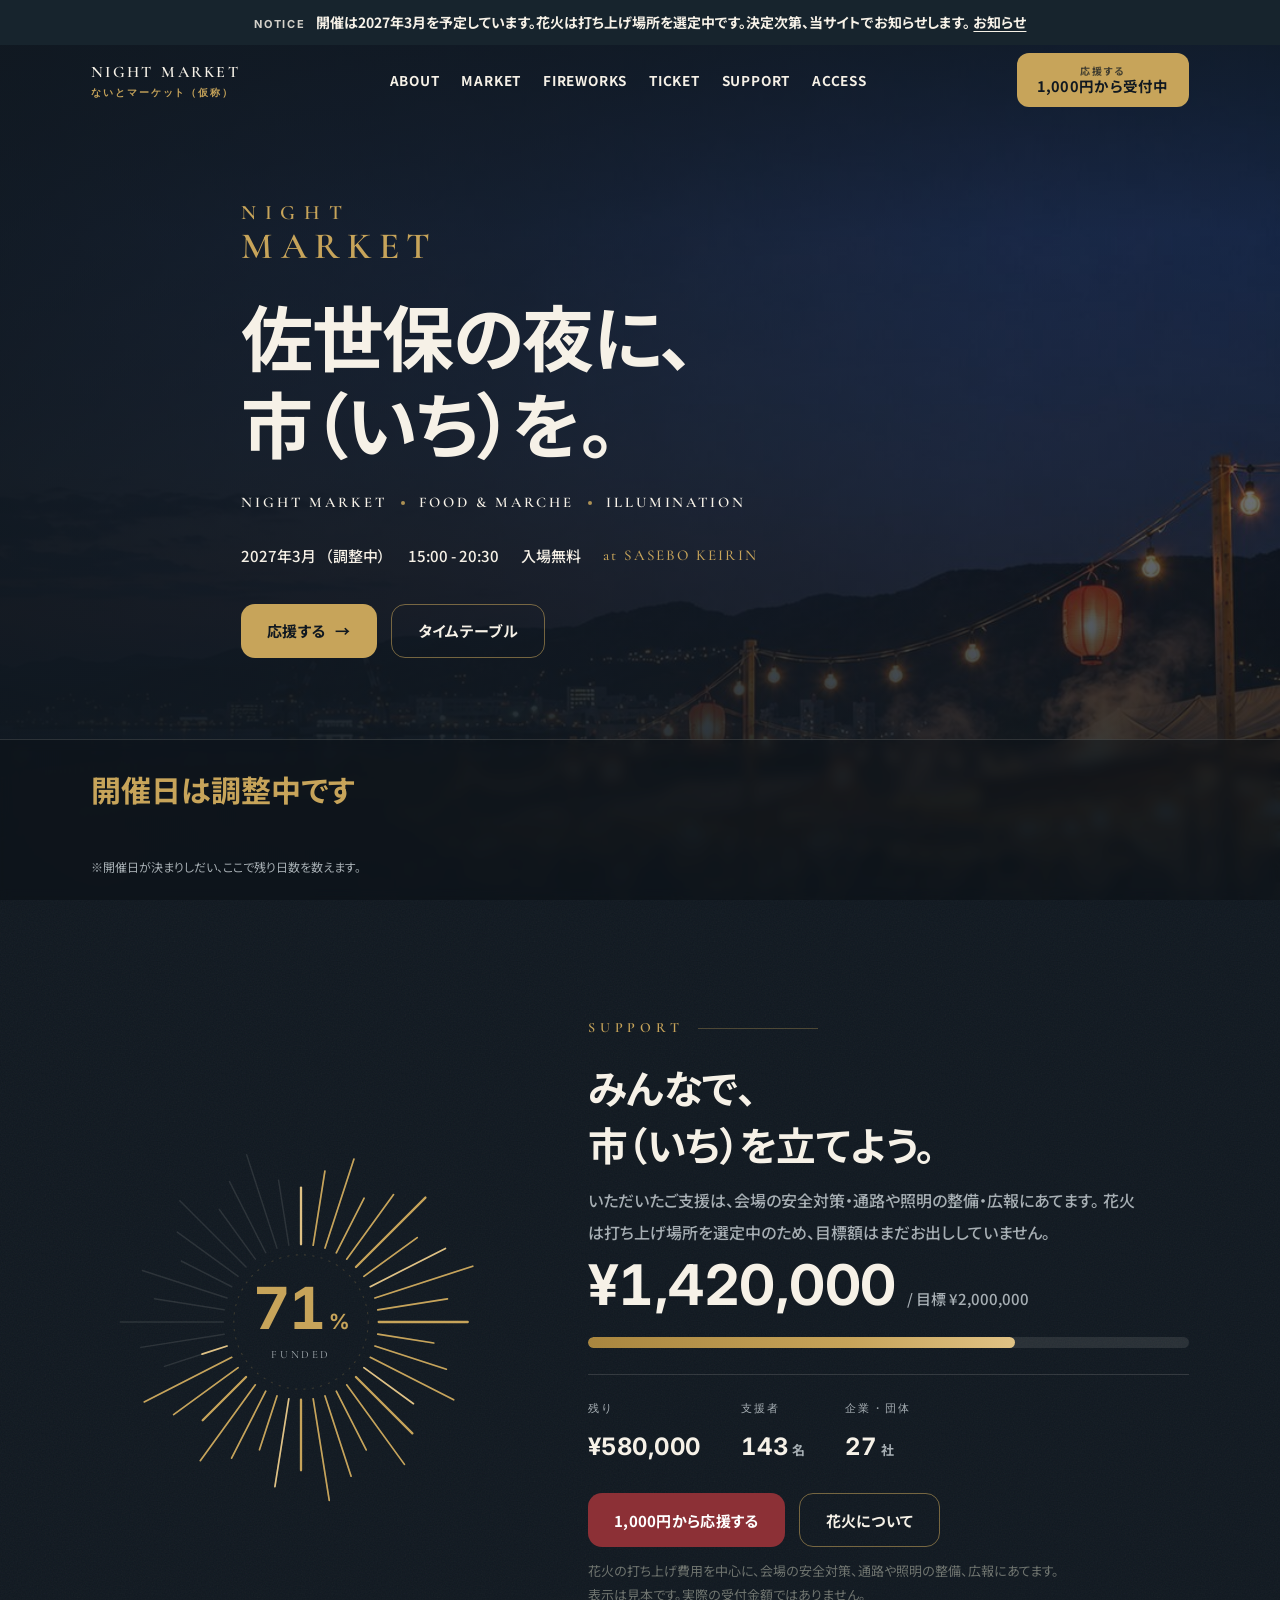
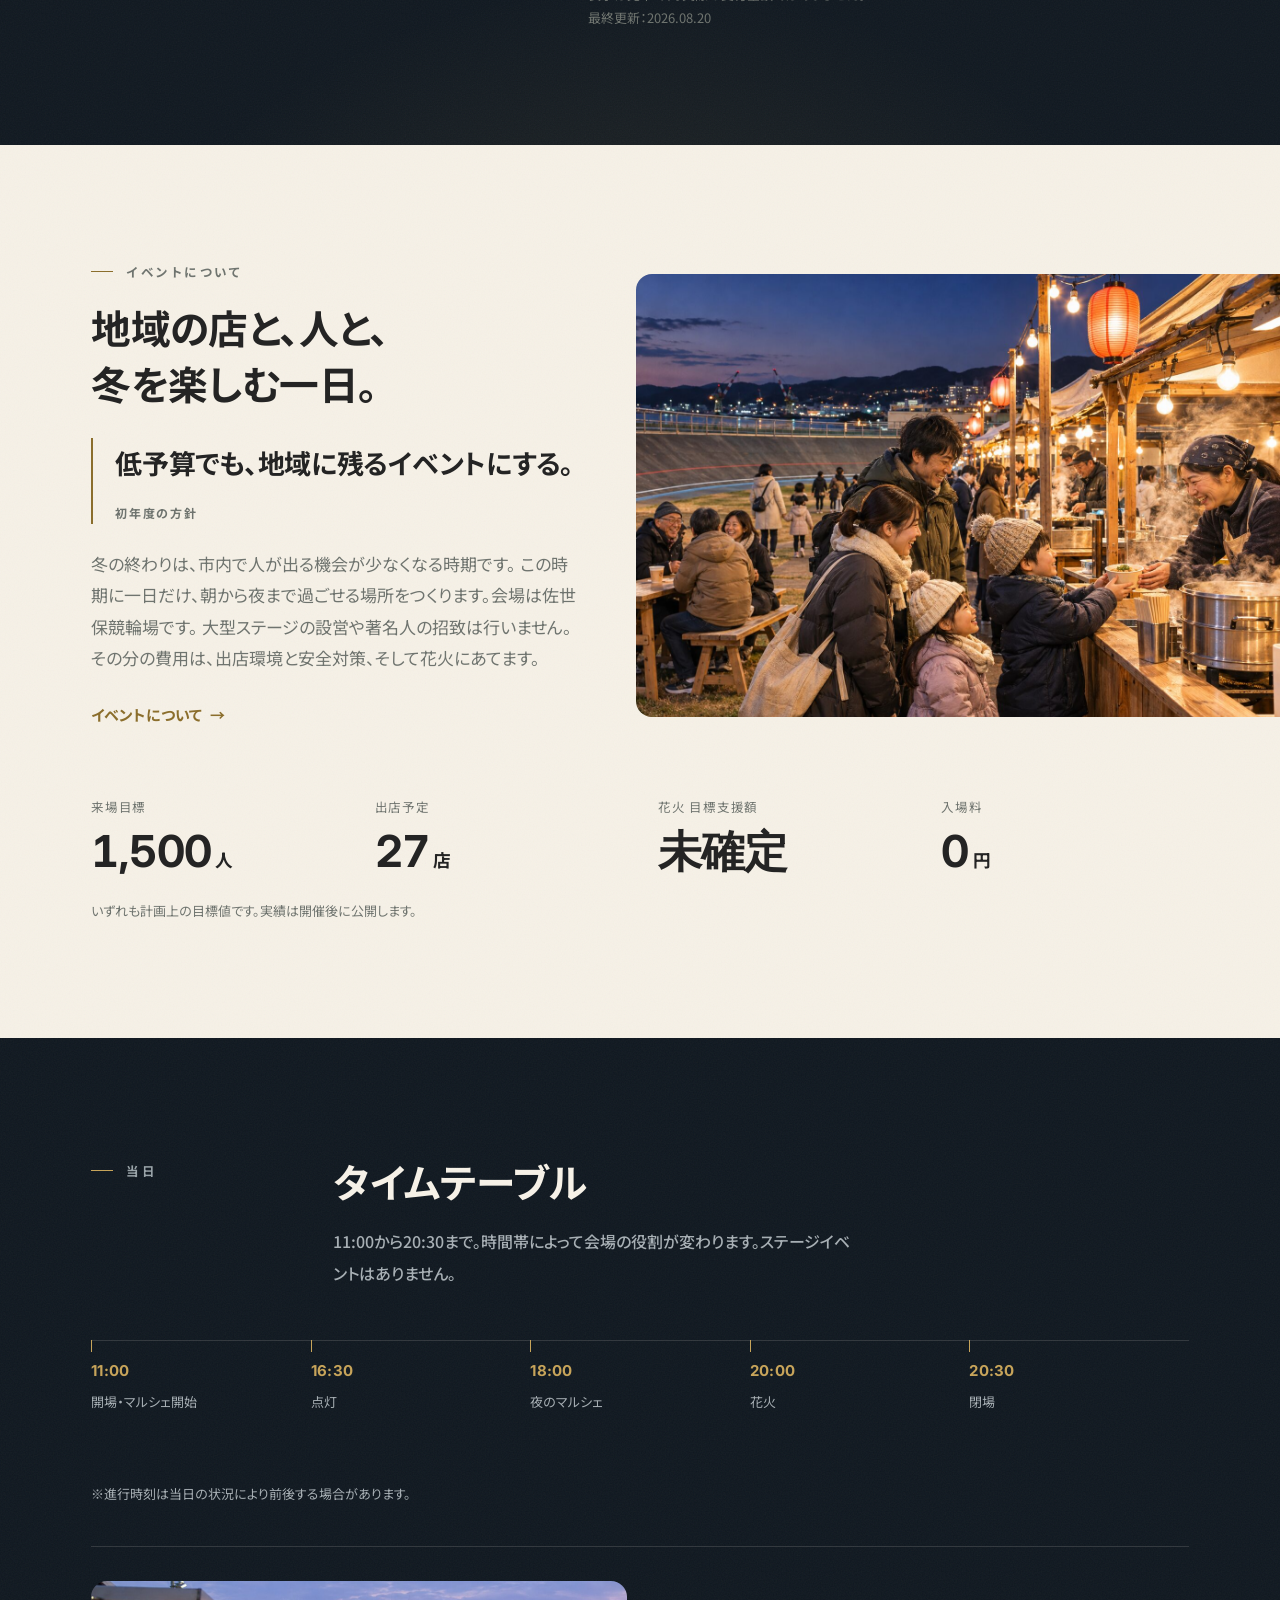
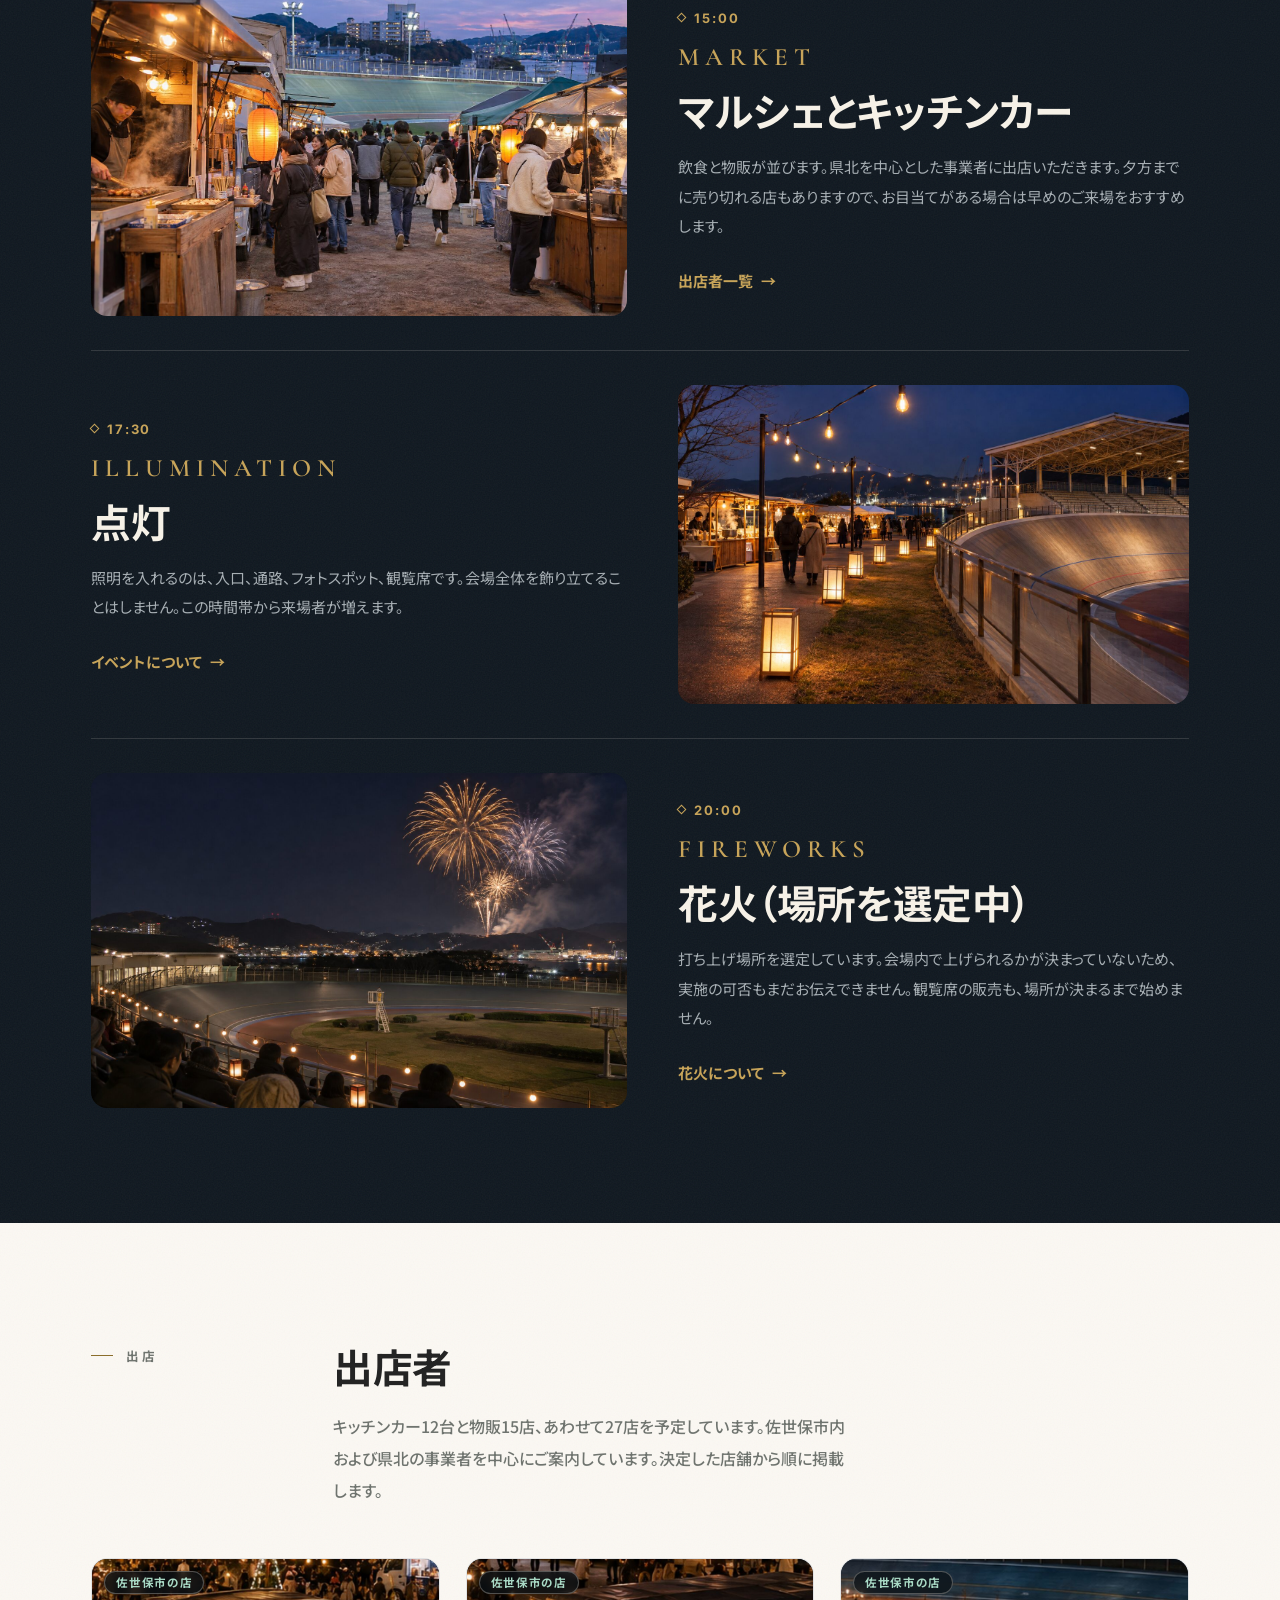
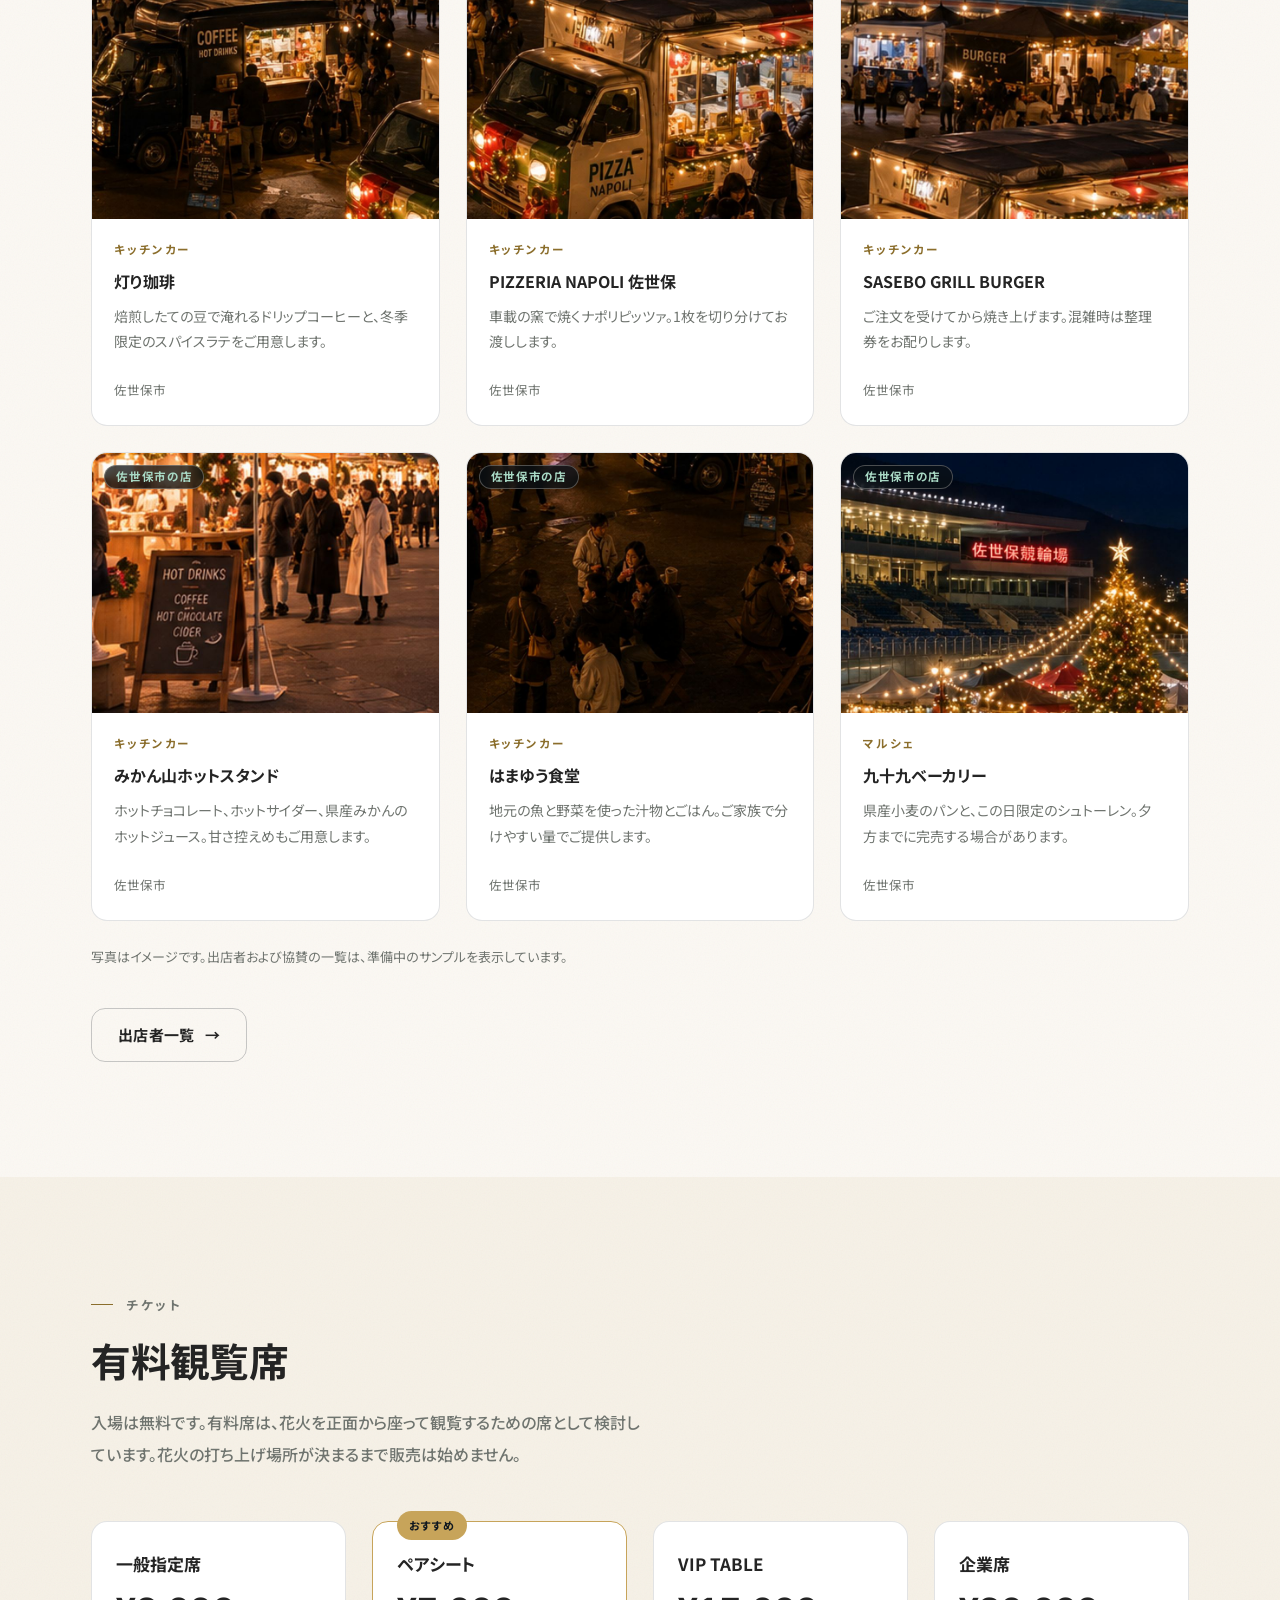
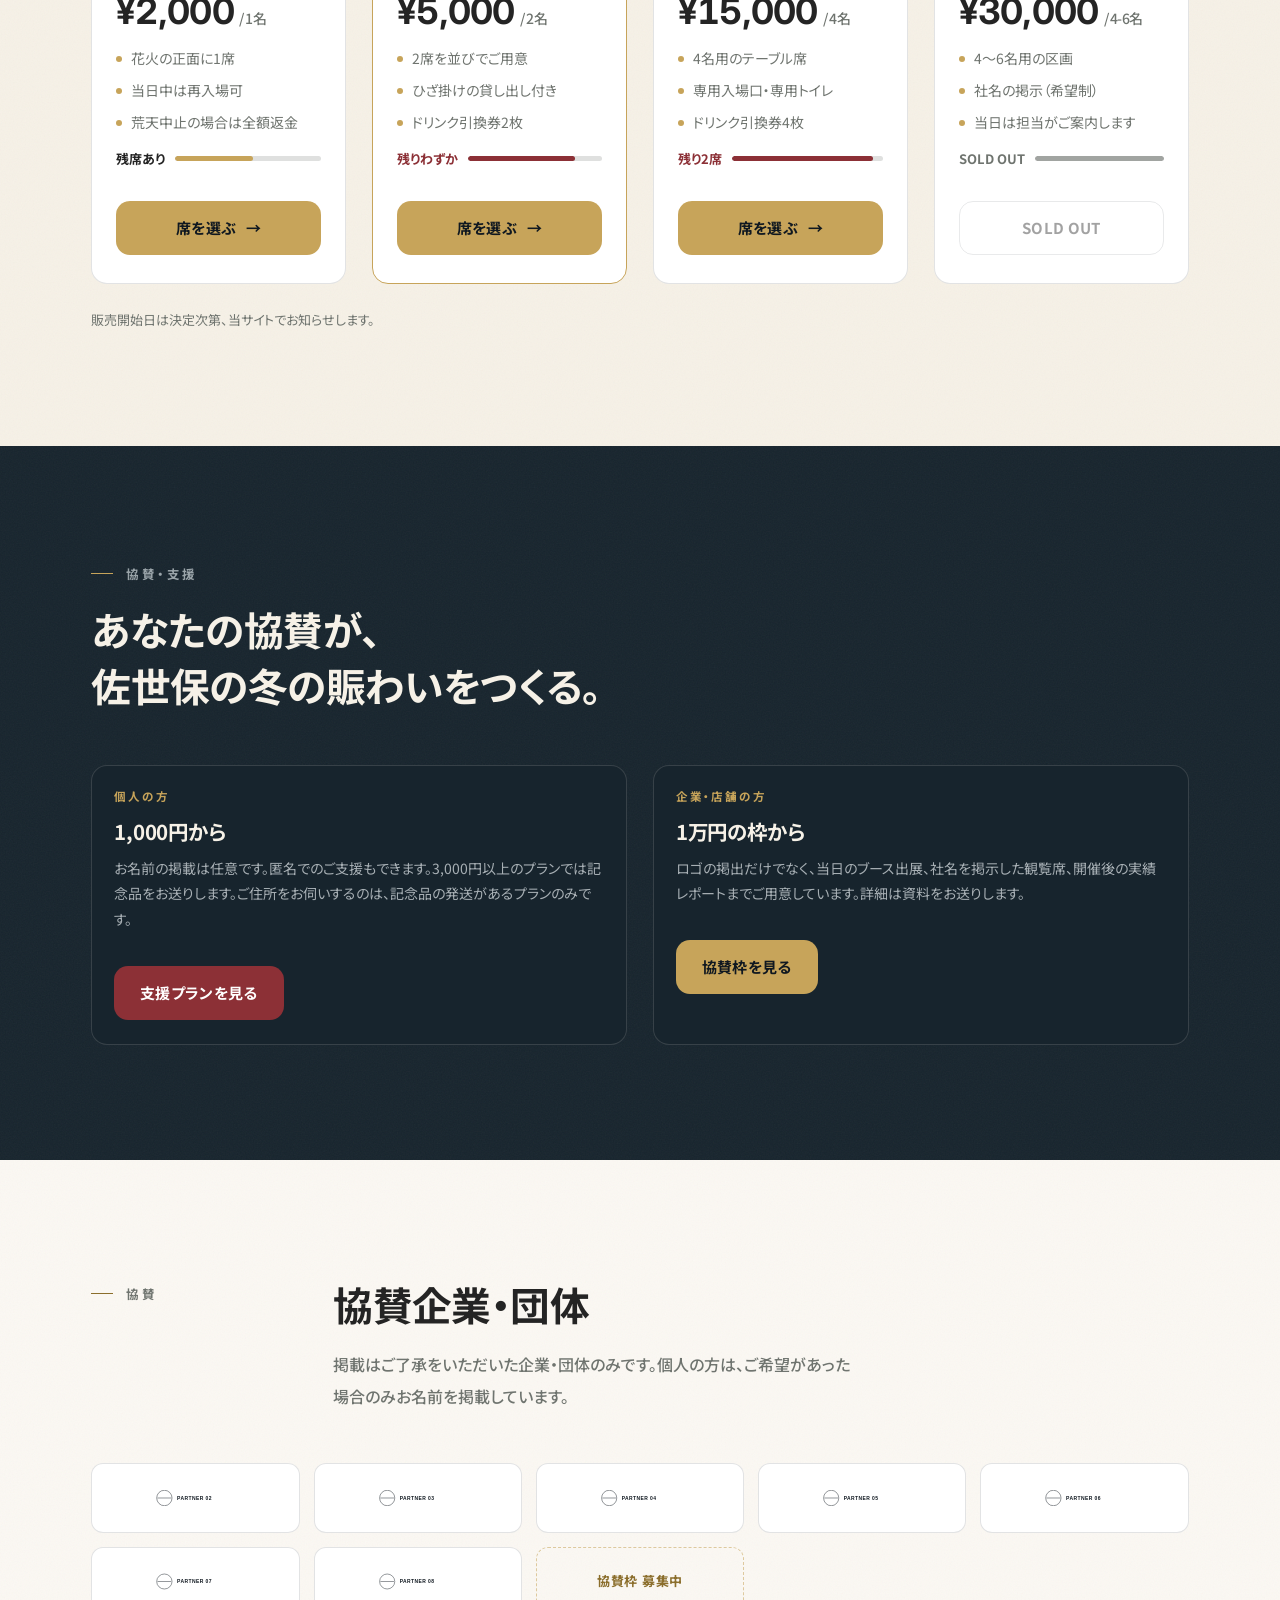
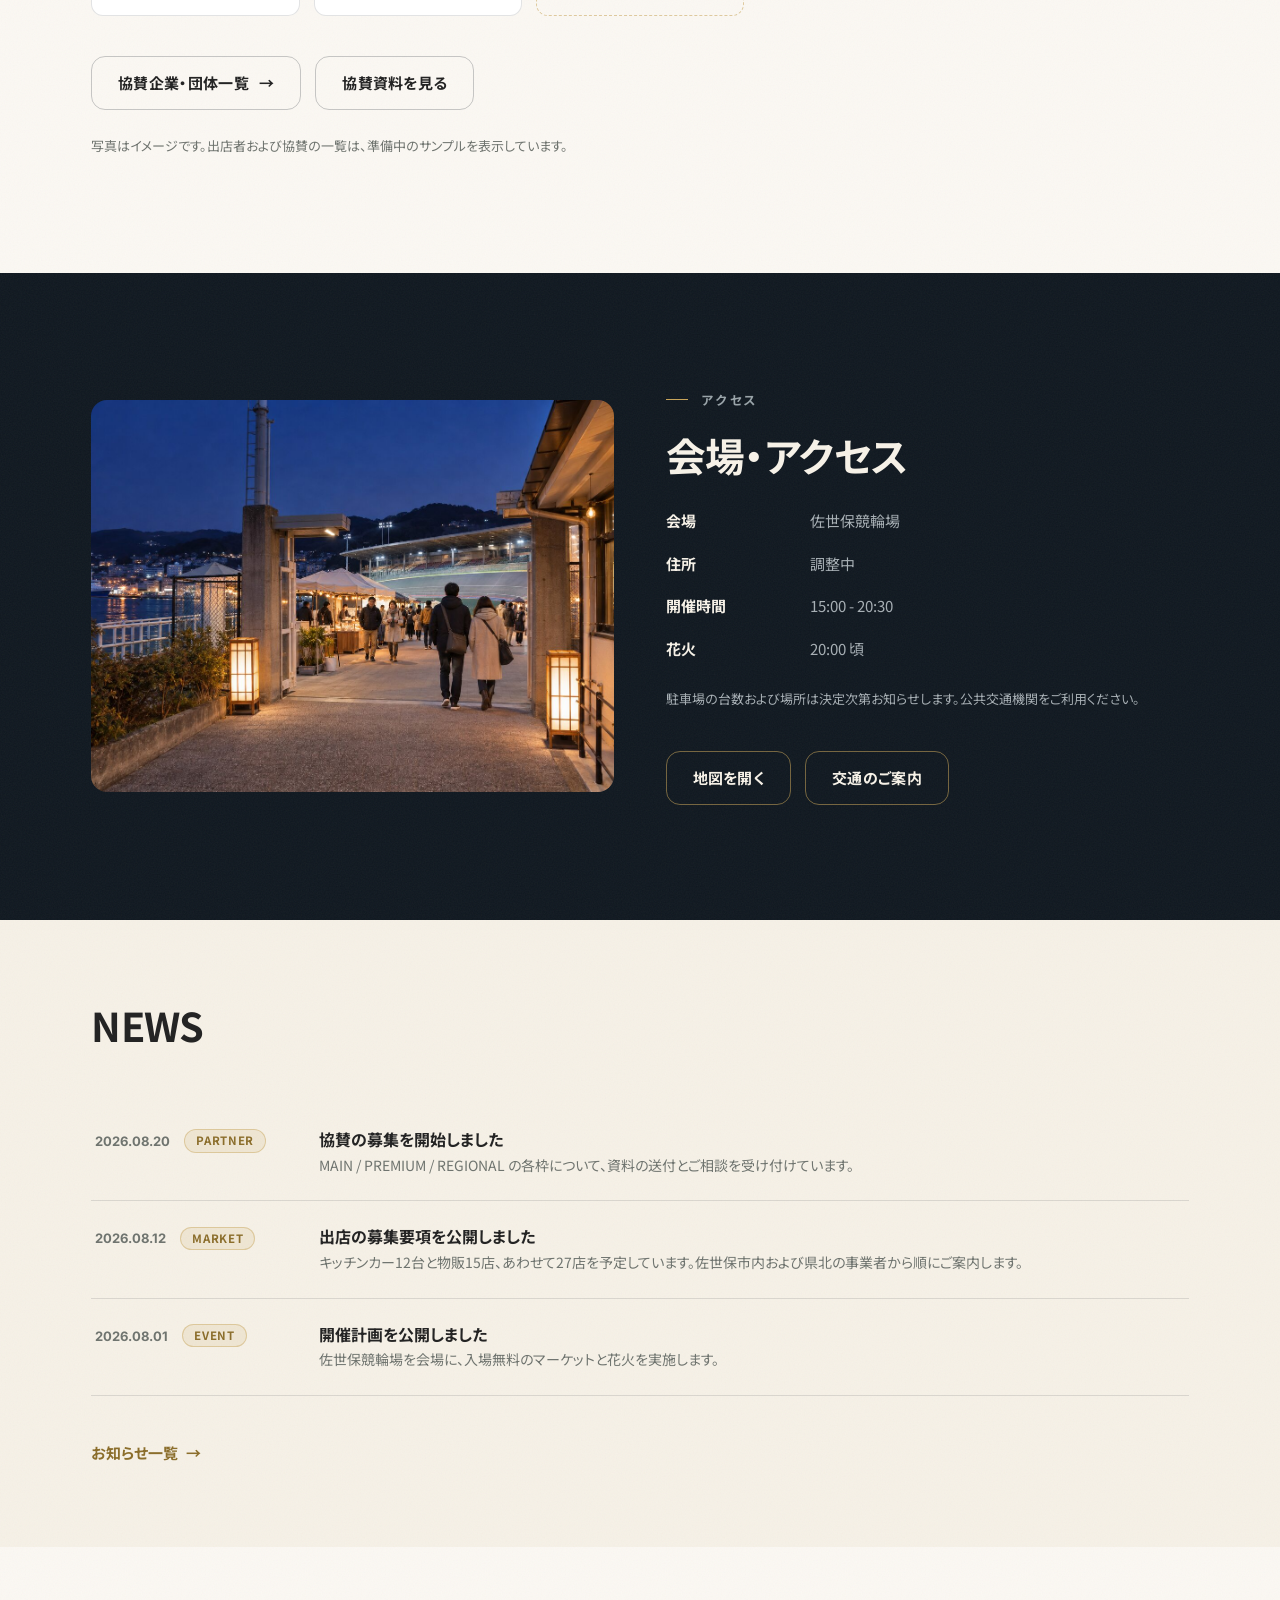
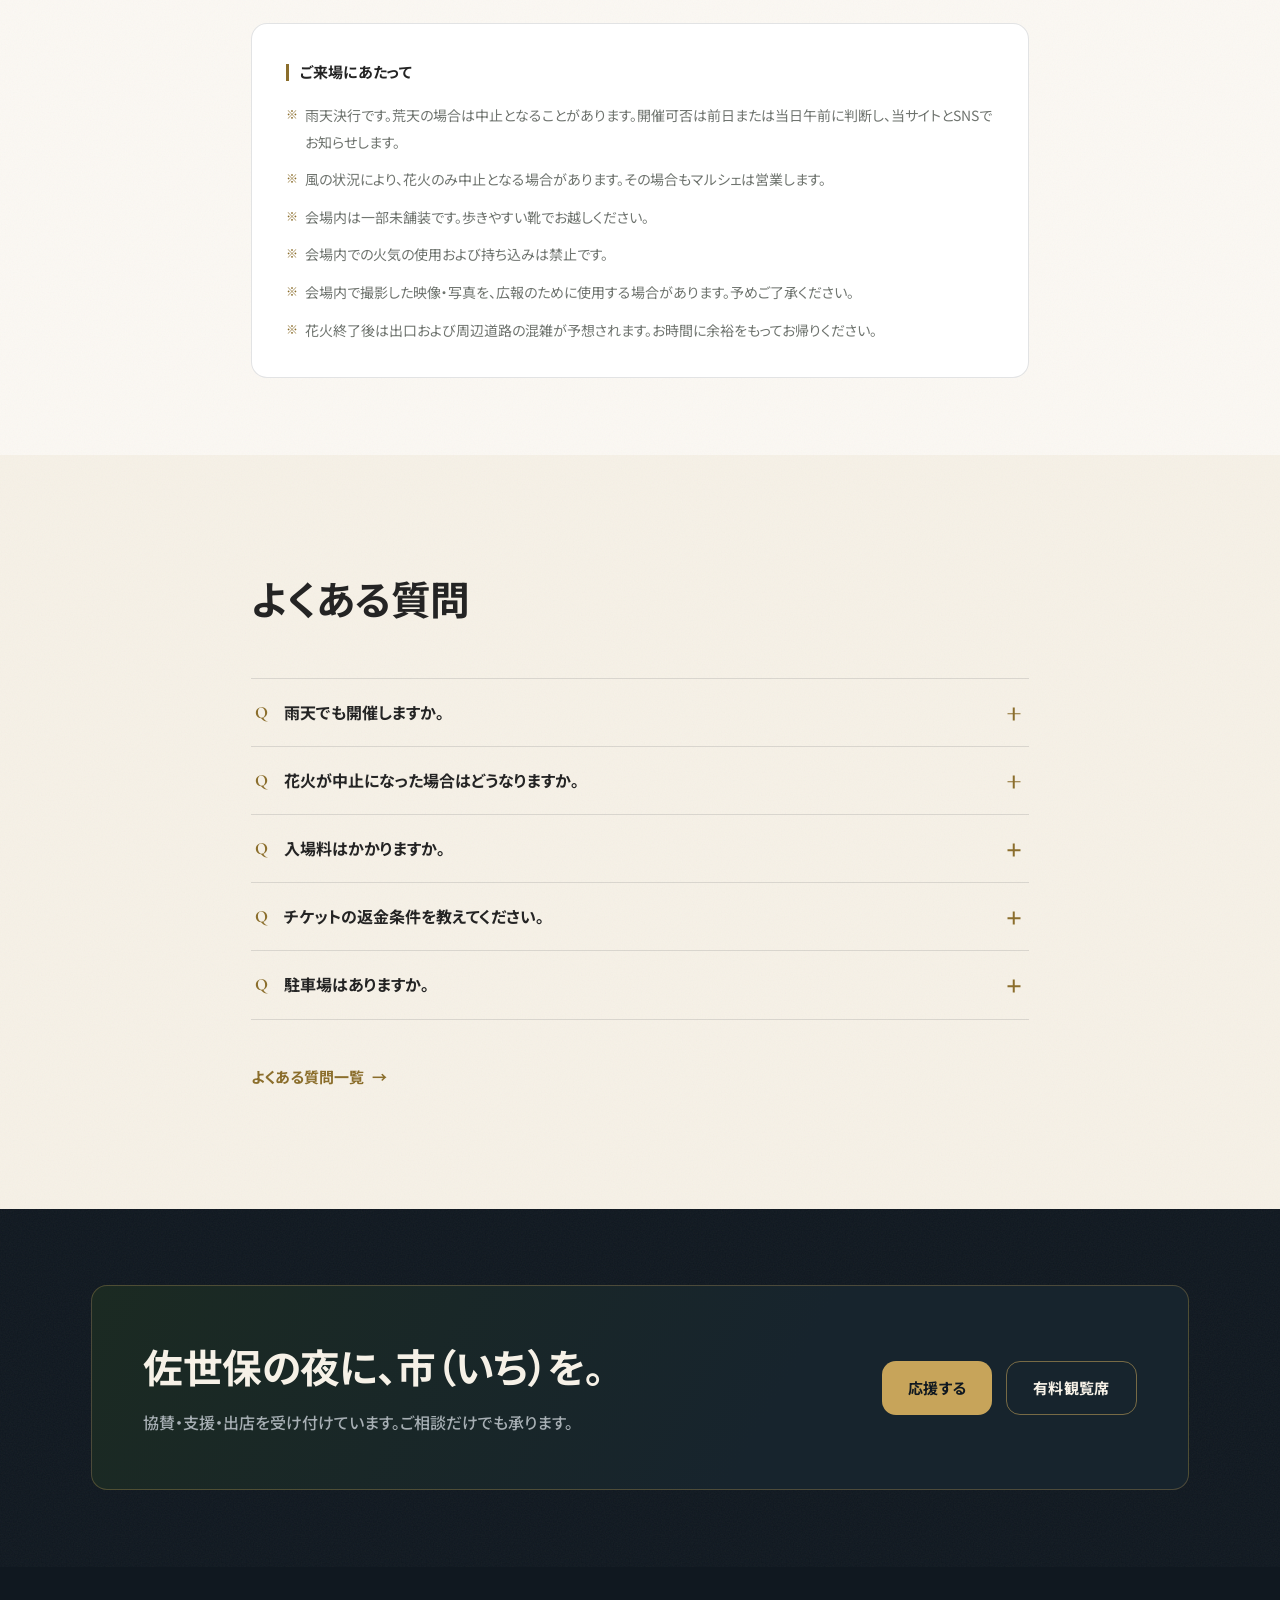
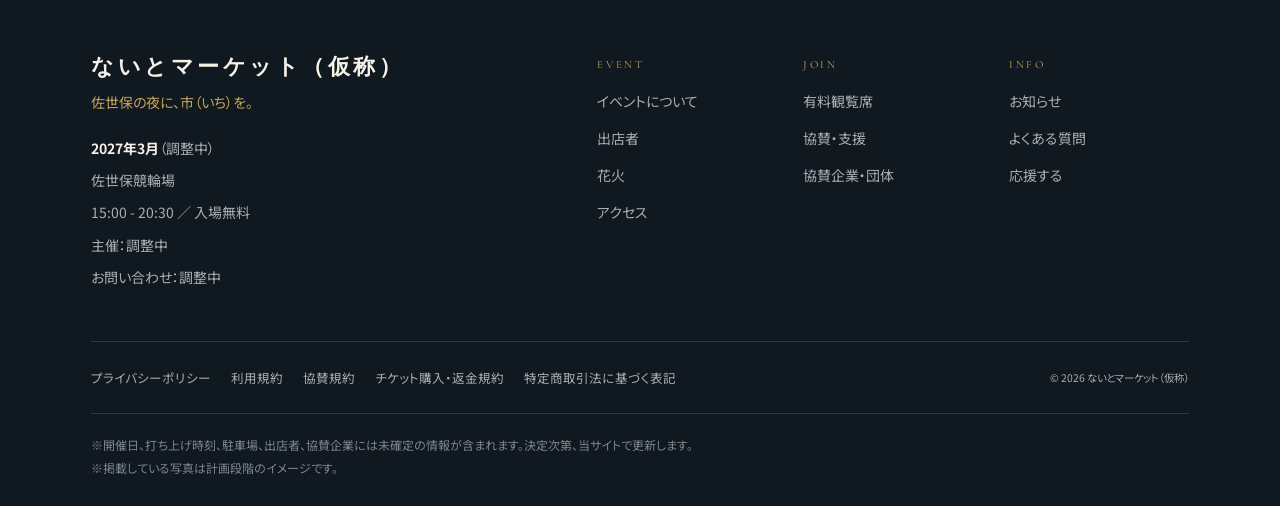
==== commit f3e645fe: "試算ページを案内から外す（URL を知っている人だけに見せる） 本体 sasebo-2026 の site/ から写した。  /plan には協賛330万円の営業目標・損益分岐306.5万円・下振れ▲" ====
--- a/index.html
+++ b/index.html
@@ -50,7 +50,7 @@
       <span class="logo__en"><span>NIGHT</span><span>MARKET</span></span>
       <span class="logo__jp">ないとマーケット（仮称）</span>
     </a>
-    <nav class="nav" aria-label="メインナビゲーション"><a class="nav__link" data-page="about.html" href="about.html">ABOUT</a><a class="nav__link" data-page="plan.html" href="plan.html">PLAN</a><a class="nav__link" data-page="market.html" href="market.html">MARKET</a><a class="nav__link" data-page="fireworks.html" href="fireworks.html">FIREWORKS</a><a class="nav__link" data-page="ticket.html" href="ticket.html">TICKET</a><a class="nav__link" data-page="support.html" href="support.html">SUPPORT</a><a class="nav__link" data-page="access.html" href="access.html">ACCESS</a></nav>
+    <nav class="nav" aria-label="メインナビゲーション"><a class="nav__link" data-page="about.html" href="about.html">ABOUT</a><a class="nav__link" data-page="market.html" href="market.html">MARKET</a><a class="nav__link" data-page="fireworks.html" href="fireworks.html">FIREWORKS</a><a class="nav__link" data-page="ticket.html" href="ticket.html">TICKET</a><a class="nav__link" data-page="support.html" href="support.html">SUPPORT</a><a class="nav__link" data-page="access.html" href="access.html">ACCESS</a></nav>
     <a class="hd__cta" id="hdCta" href="support.html">
       <span class="hd__cta-sub">応援する</span>
       <span class="hd__cta-main">1,000円から受付中</span>
@@ -62,7 +62,7 @@
 
 <div class="drawer" id="drawer">
   <button type="button" class="drawer__close" aria-label="メニューを閉じる">&#215;</button>
-  <nav class="drawer__nav" aria-label="モバイルナビゲーション"><a class="drawer__link" href="about.html"><span>ABOUT</span>イベントについて</a><a class="drawer__link" href="plan.html"><span>PLAN</span>規模と試算</a><a class="drawer__link" href="market.html"><span>MARKET</span>出店者</a><a class="drawer__link" href="fireworks.html"><span>FIREWORKS</span>花火</a><a class="drawer__link" href="ticket.html"><span>TICKET</span>有料観覧席</a><a class="drawer__link" href="support.html"><span>SUPPORT</span>協賛・支援</a><a class="drawer__link" href="access.html"><span>ACCESS</span>アクセス</a><a class="drawer__link" href="partners.html"><span>PARTNERS</span>協賛企業・団体</a><a class="drawer__link" href="news.html"><span>NEWS</span>お知らせ</a><a class="drawer__link" href="faq.html"><span>FAQ</span>よくある質問</a></nav>
+  <nav class="drawer__nav" aria-label="モバイルナビゲーション"><a class="drawer__link" href="about.html"><span>ABOUT</span>イベントについて</a><a class="drawer__link" href="market.html"><span>MARKET</span>出店者</a><a class="drawer__link" href="fireworks.html"><span>FIREWORKS</span>花火</a><a class="drawer__link" href="ticket.html"><span>TICKET</span>有料観覧席</a><a class="drawer__link" href="support.html"><span>SUPPORT</span>協賛・支援</a><a class="drawer__link" href="access.html"><span>ACCESS</span>アクセス</a><a class="drawer__link" href="partners.html"><span>PARTNERS</span>協賛企業・団体</a><a class="drawer__link" href="news.html"><span>NEWS</span>お知らせ</a><a class="drawer__link" href="faq.html"><span>FAQ</span>よくある質問</a></nav>
   <div class="drawer__foot">
     <a class="btn btn--support btn--block" href="support.html">応援する</a>
     <a class="btn btn--secondary btn--block" href="ticket.html">有料観覧席</a>
@@ -386,8 +386,7 @@
           <p class="ft__ttl">Event</p>
           <ul class="ft__list">
             <li><a href="about.html">イベントについて</a></li>
-            <li><a href="plan.html">規模と試算</a></li>
-            <li><a href="market.html">出店者</a></li>
+              <li><a href="market.html">出店者</a></li>
             <li><a href="fireworks.html">花火</a></li>
             <li><a href="access.html">アクセス</a></li>
           </ul>
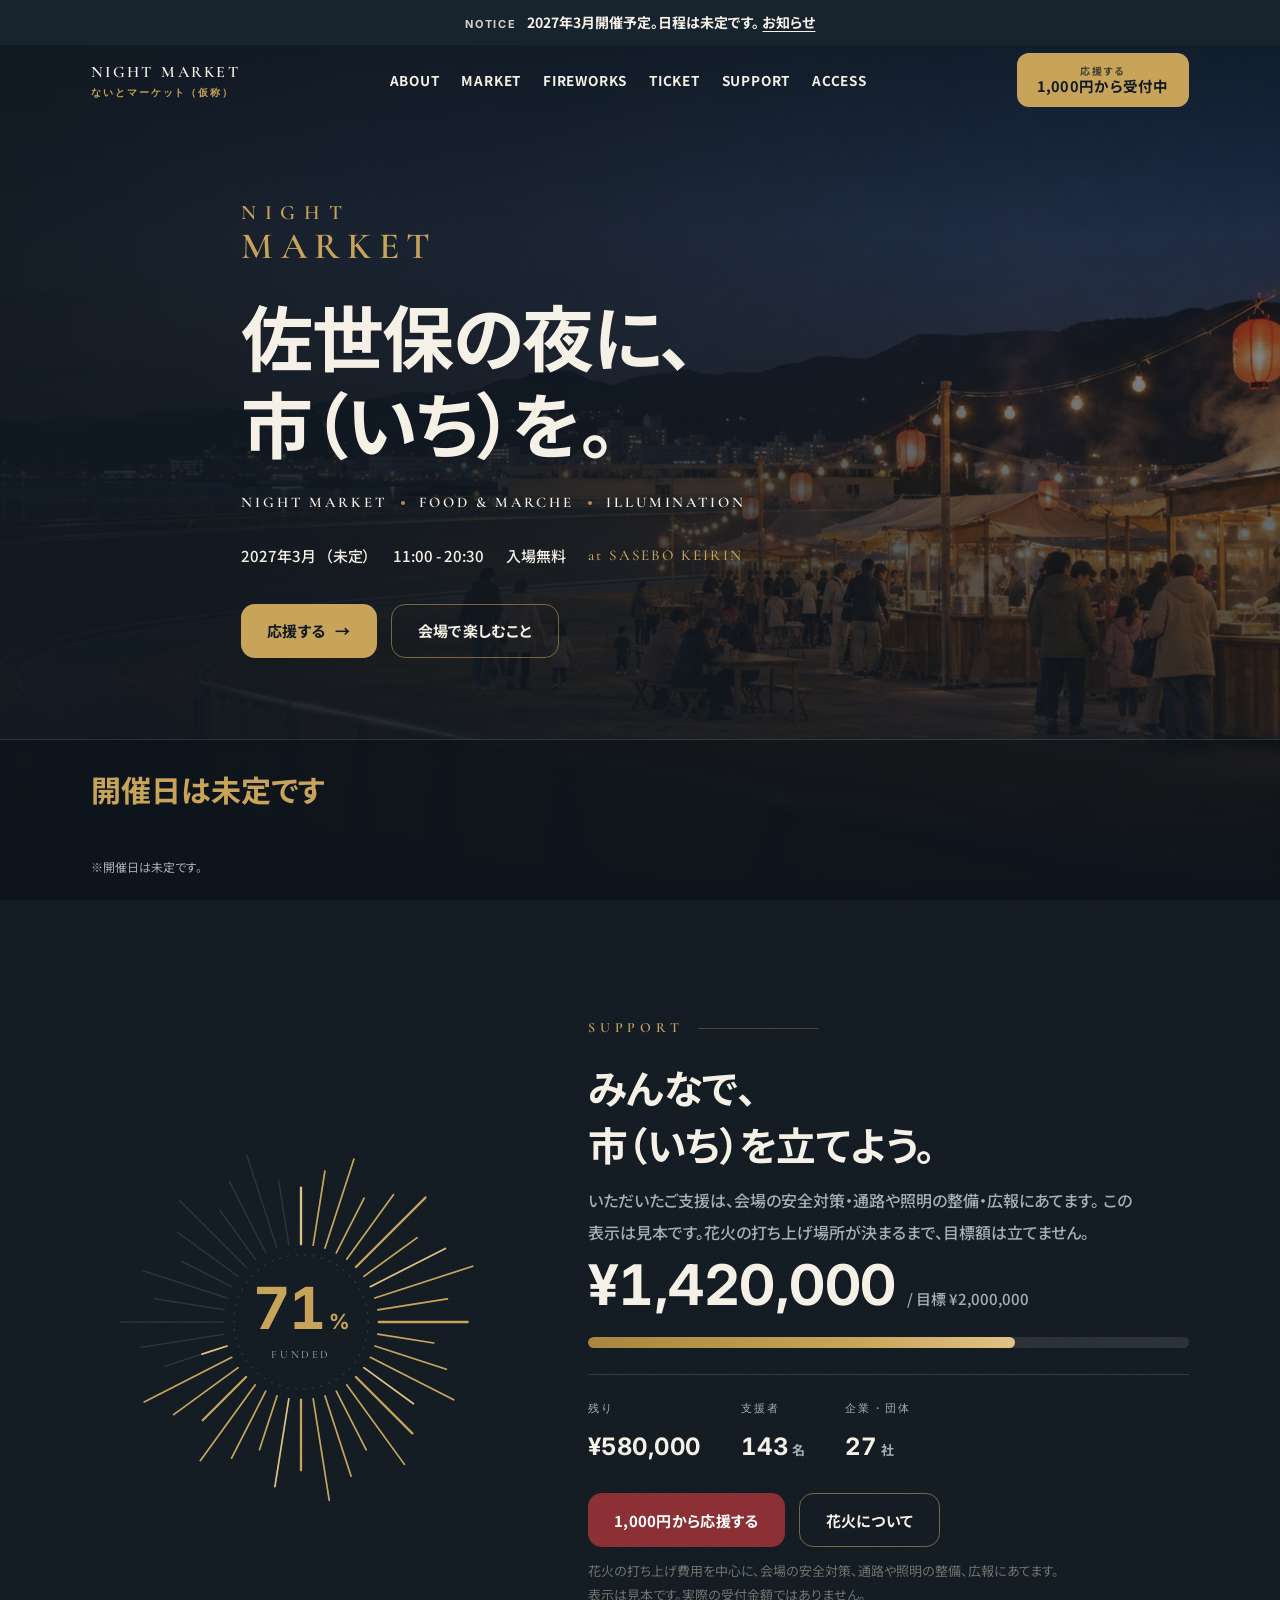
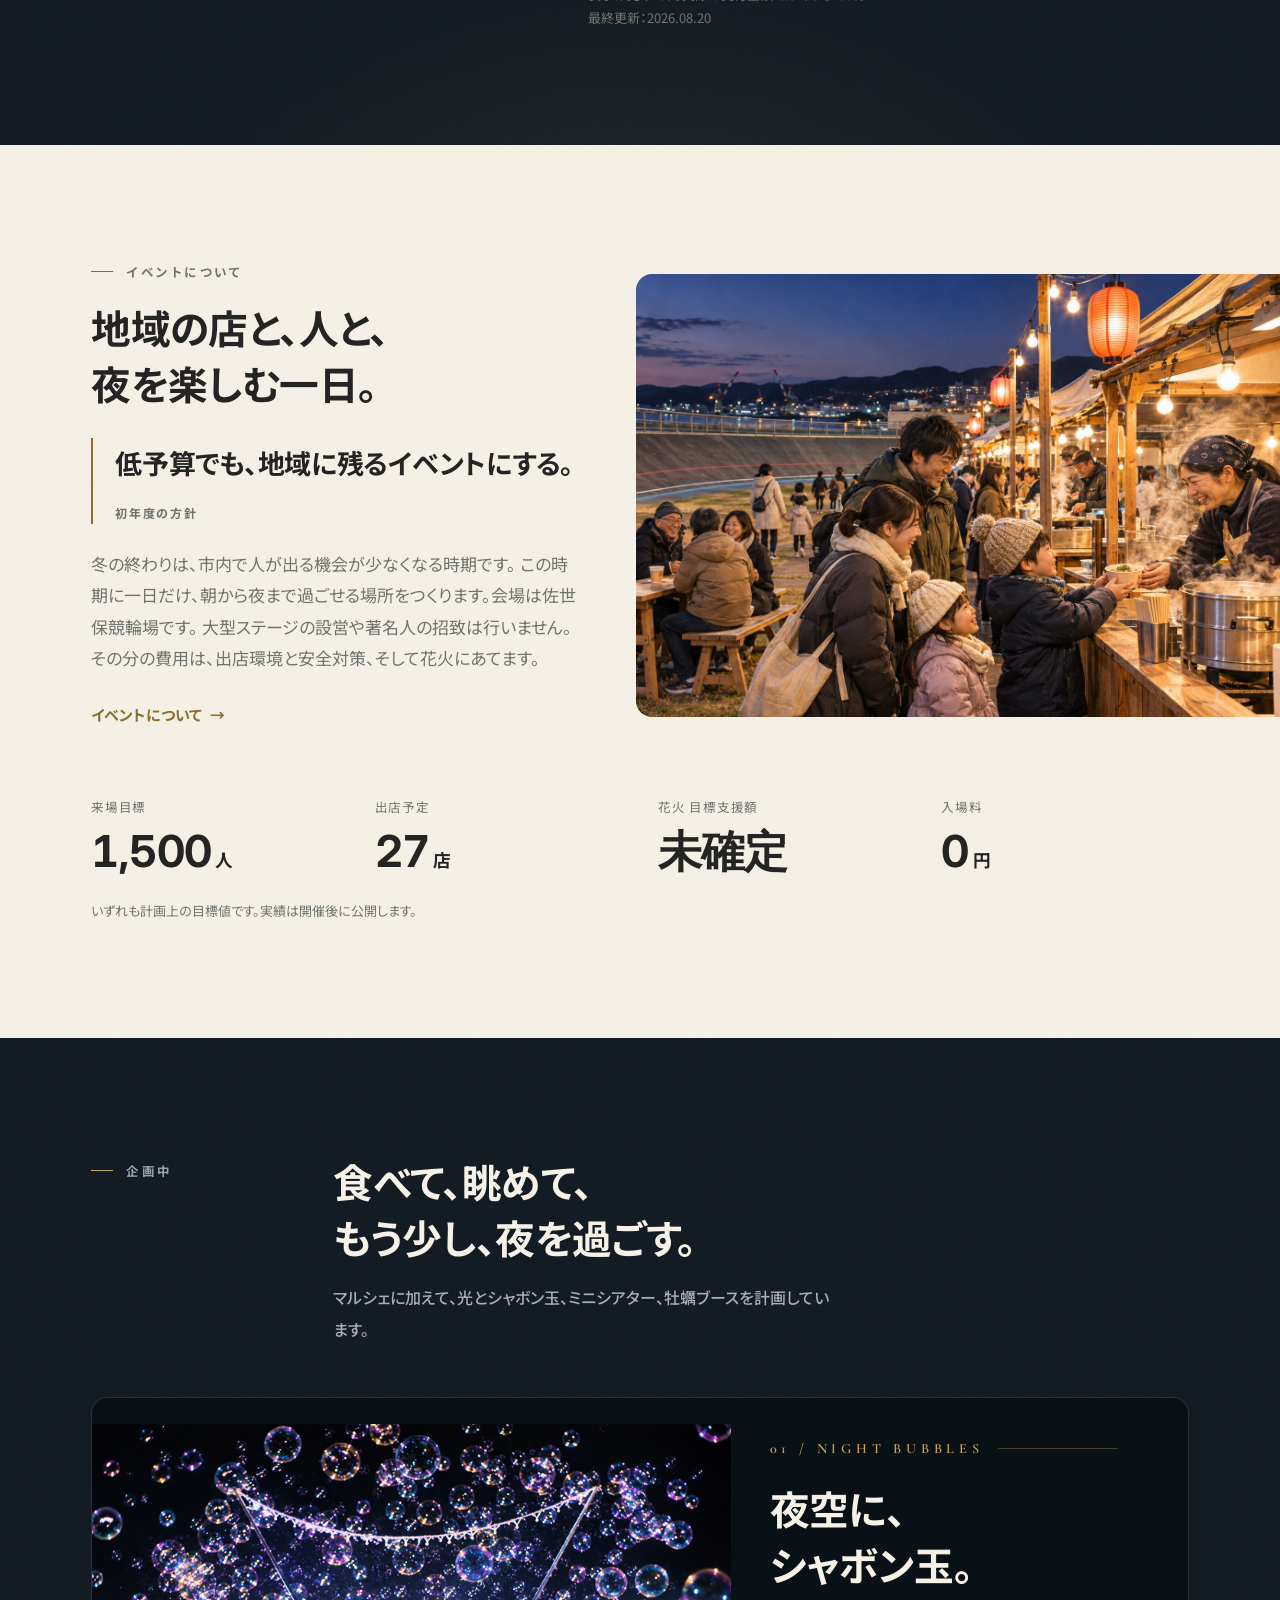
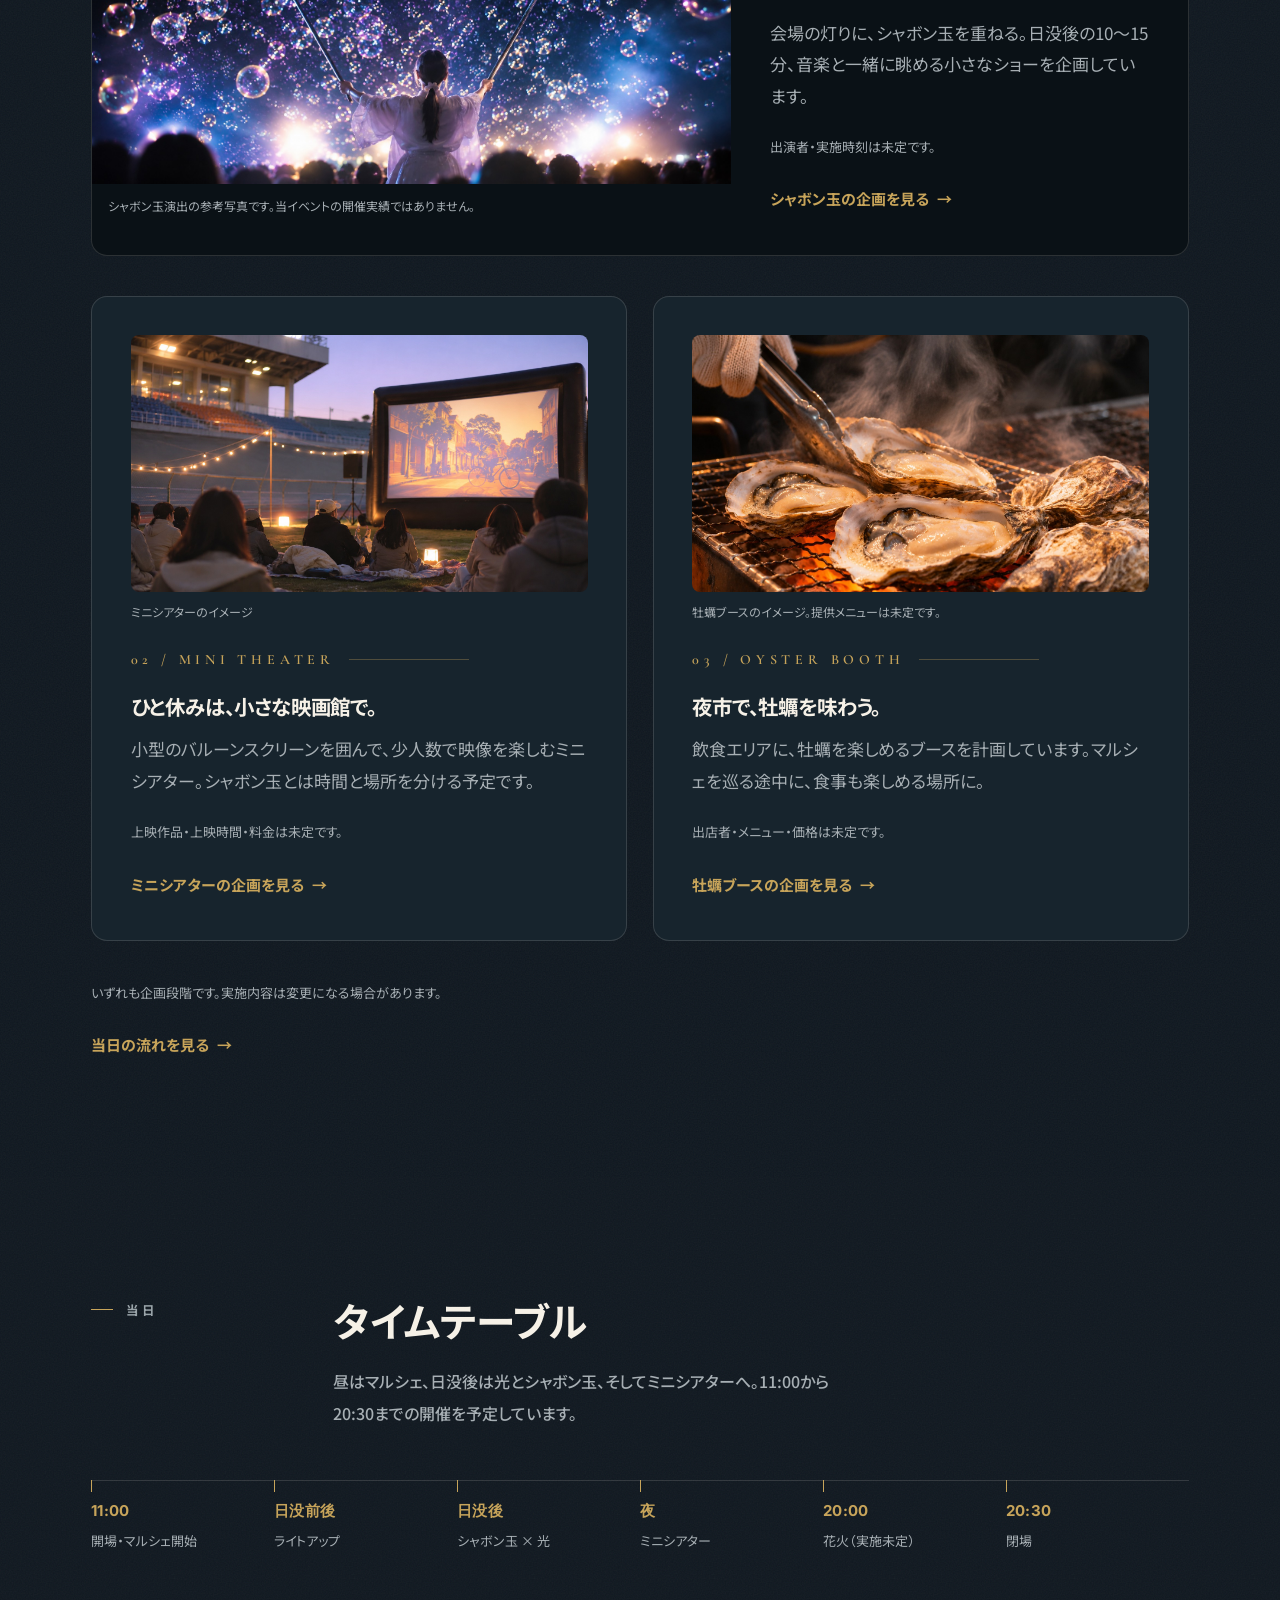
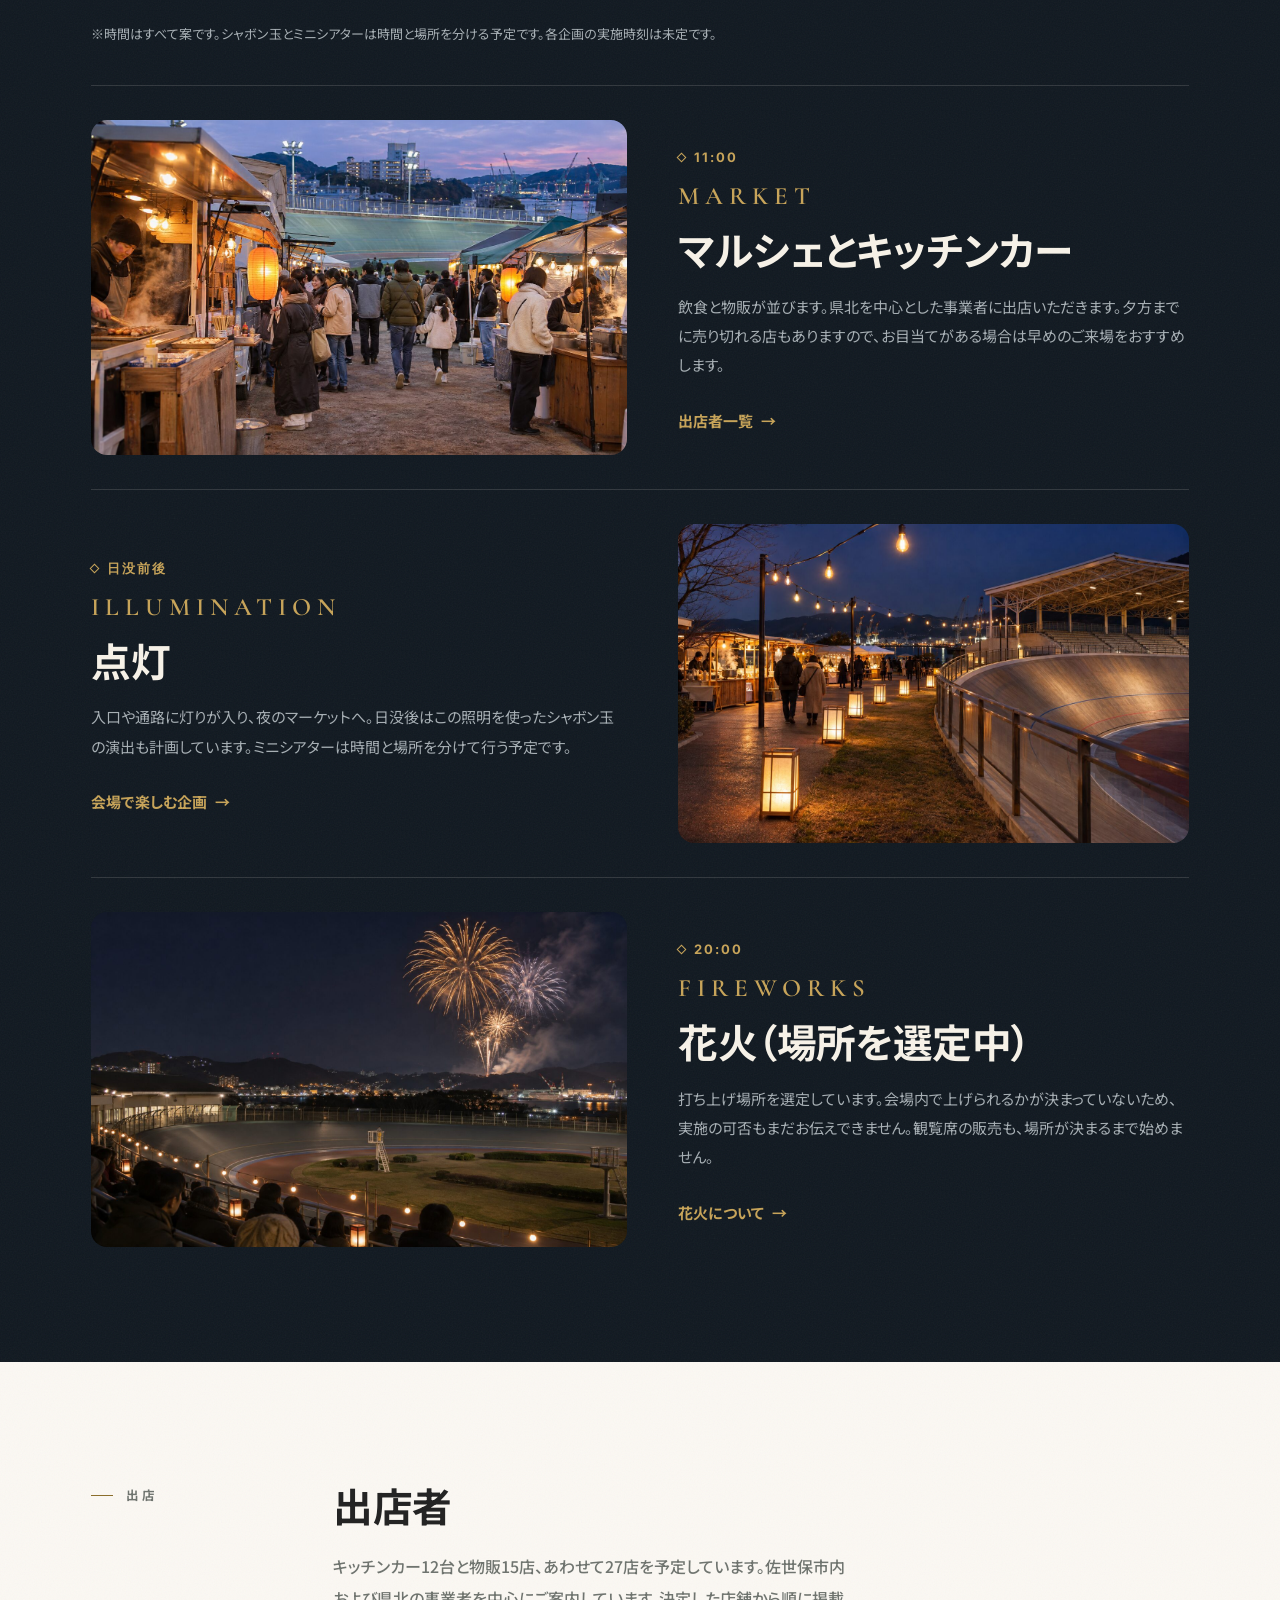
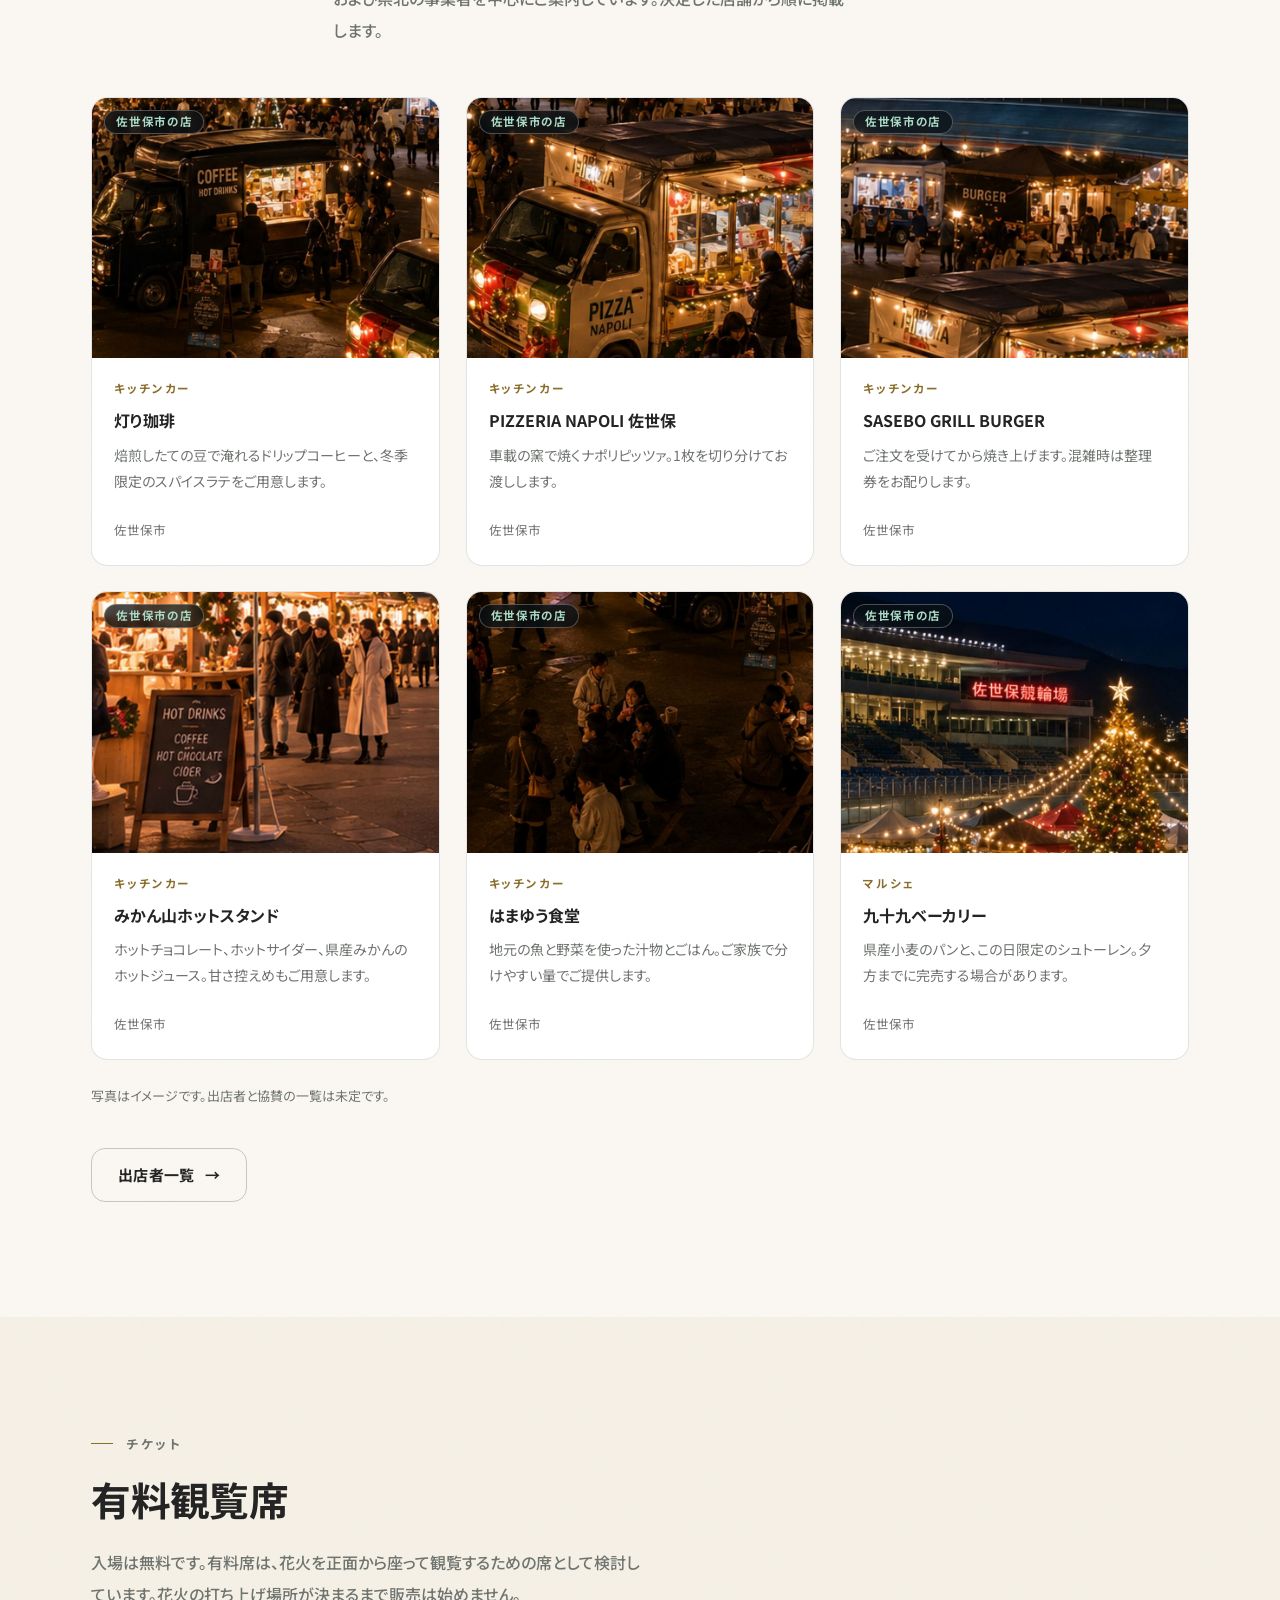
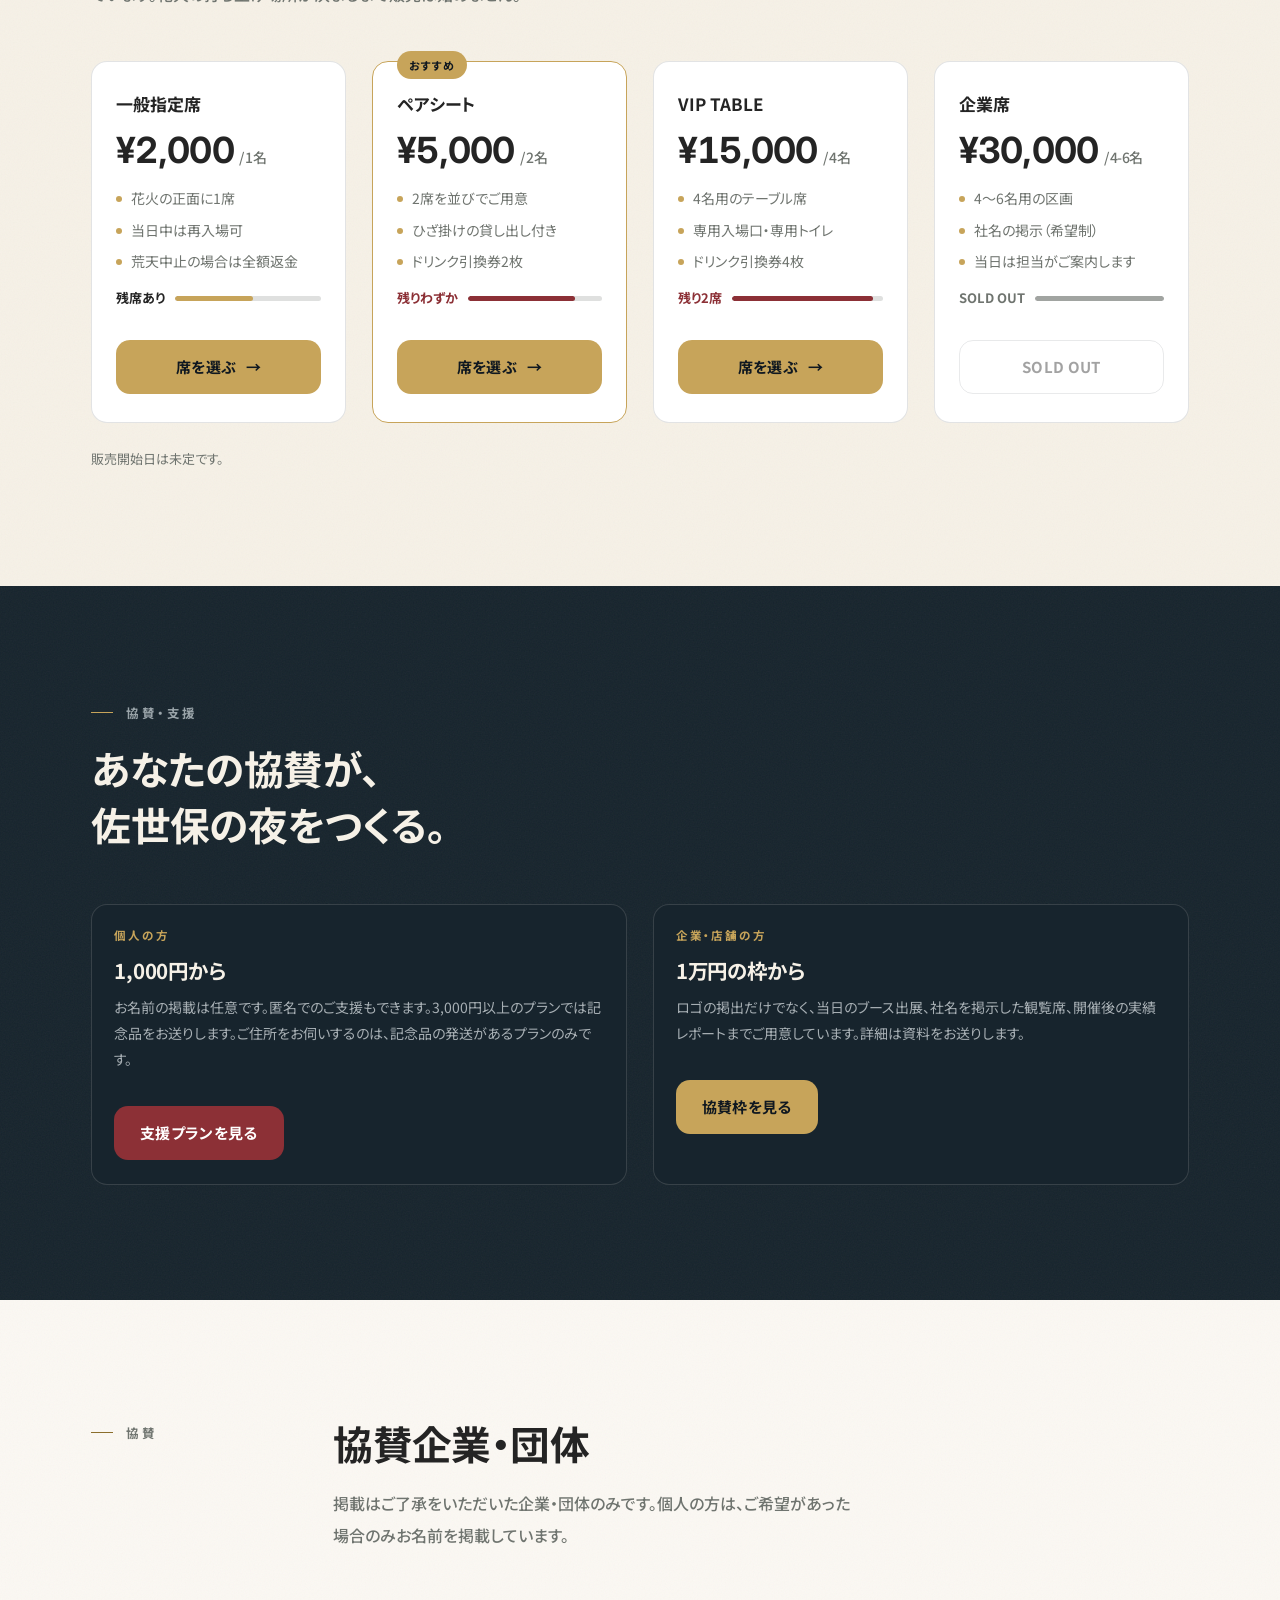
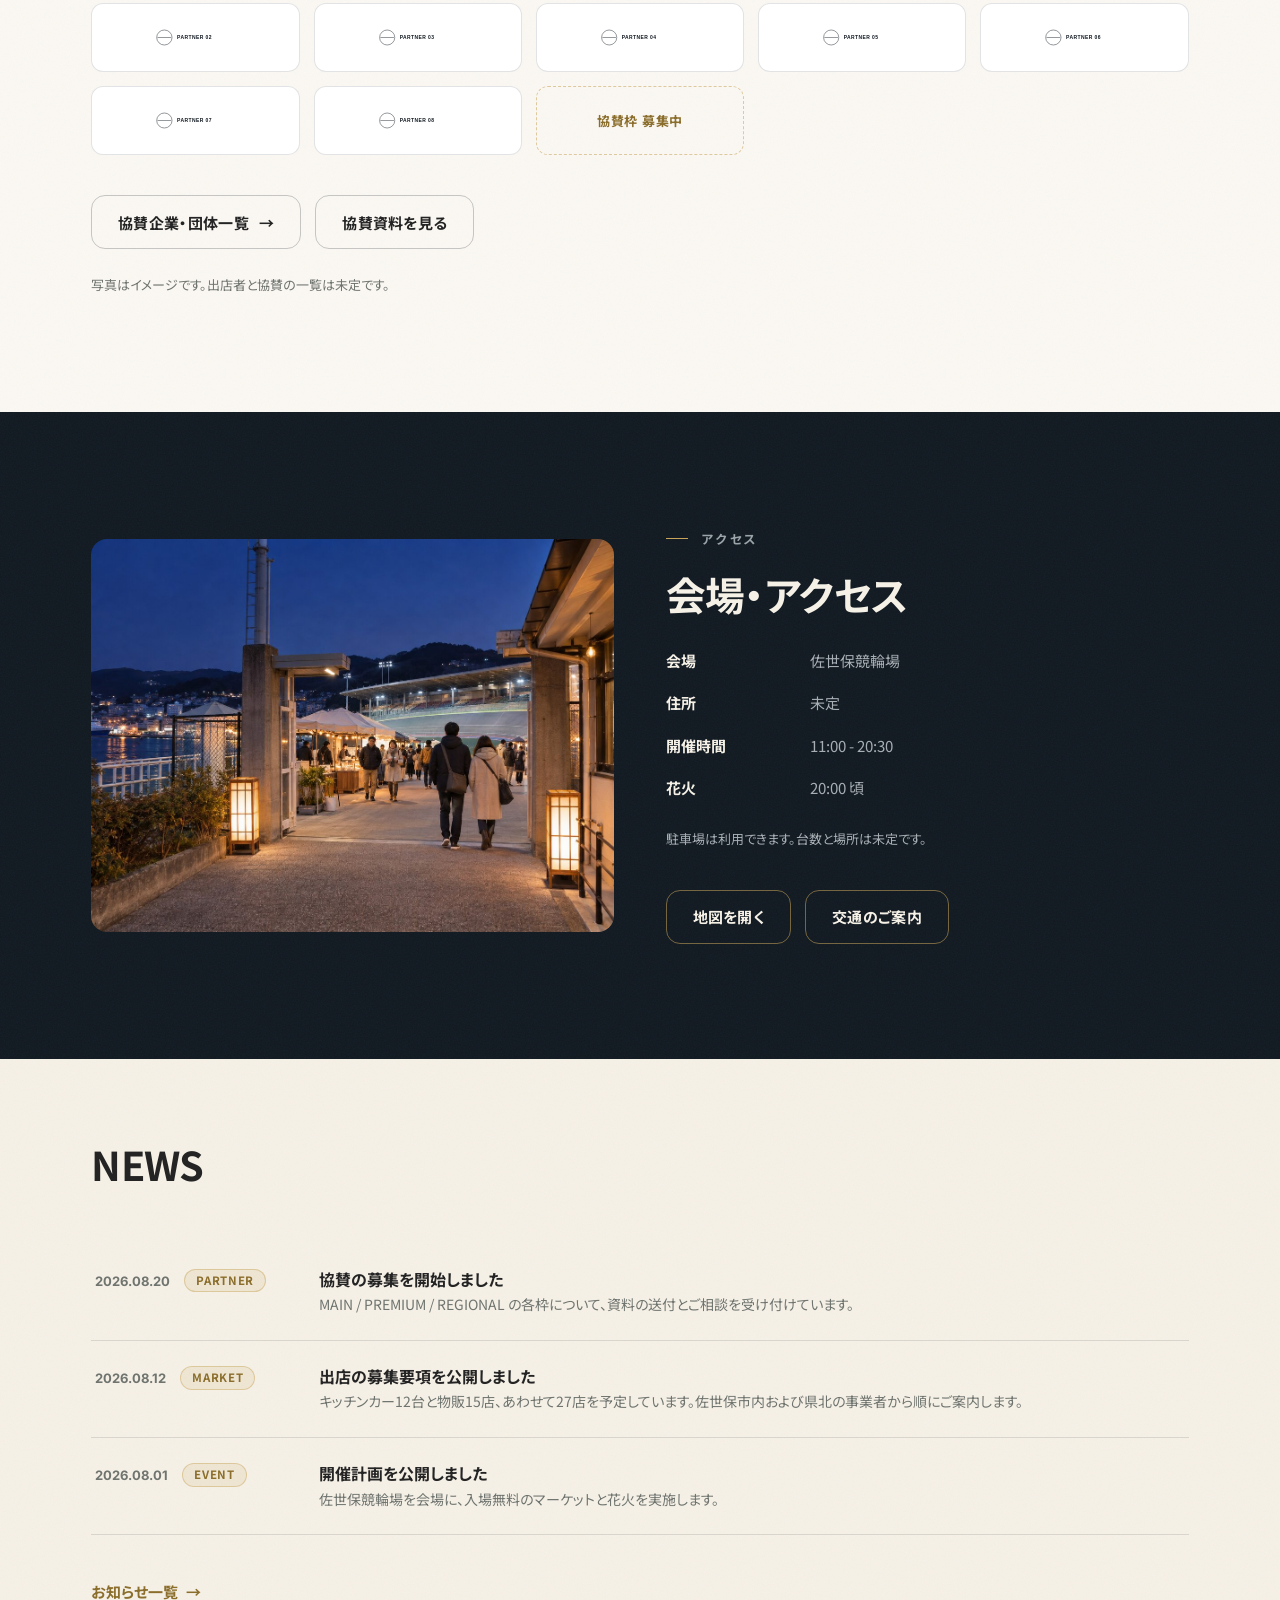
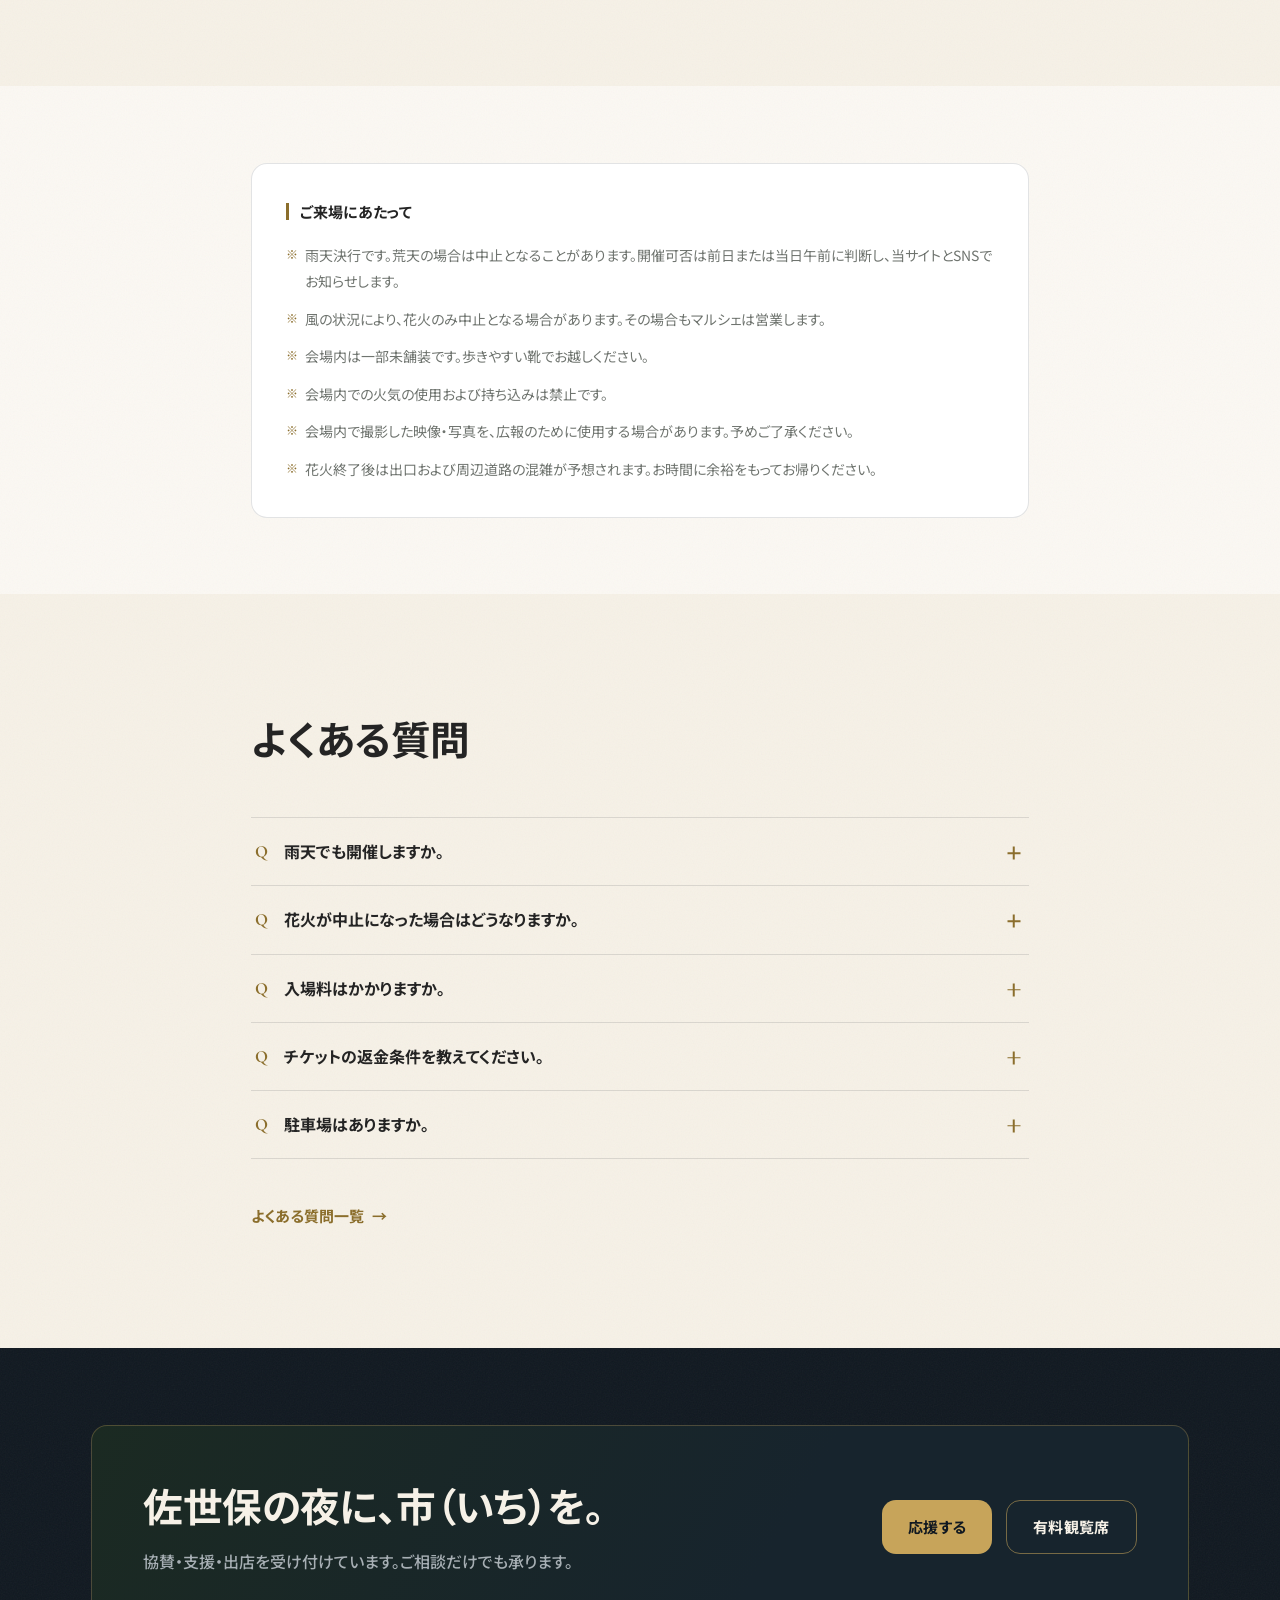
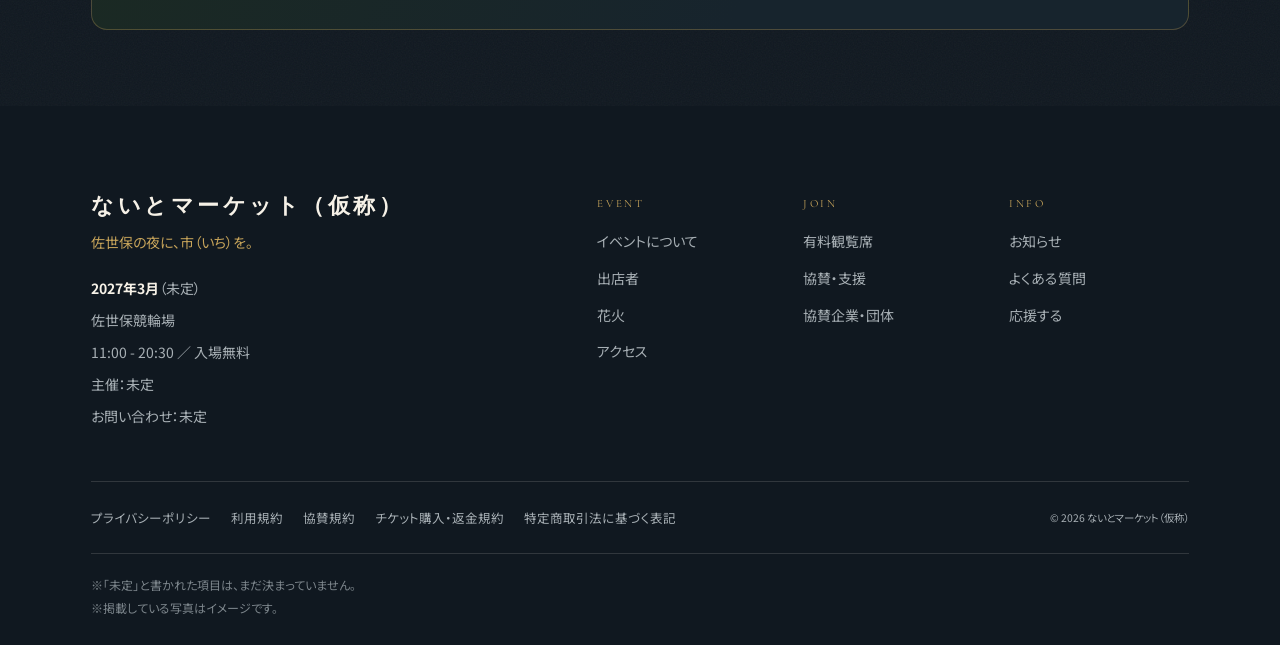
==== commit 875f7912: "Sync event programs, photos and copy from source 0090095" ====
--- a/index.html
+++ b/index.html
@@ -97,24 +97,24 @@
       <h1 class="h1 st st2">佐世保の夜に、<br>市（いち）を。</h1>
       <p class="hero__genre st st3">NIGHT MARKET<i></i>FOOD &amp; MARCHE<i></i>ILLUMINATION</p>
       <ul class="hero__meta st st3">
-        <li><span class="js-date">2026年12月</span><span class="js-provisional" hidden>（調整中）</span></li>
+        <li><span class="js-date">2027年3月</span><span class="js-provisional" hidden>（未定）</span></li>
         <li class="js-open">11:00 - 20:30</li>
         <li class="js-admission">入場無料</li>
         <li class="hero__at">at SASEBO KEIRIN</li>
       </ul>
       <div class="btn-row hero__cta st st3">
         <a class="btn btn--primary" href="support.html">応援する<span class="btn__arrow">&#8594;</span></a>
-        <a class="btn btn--secondary" href="#timeline">タイムテーブル</a>
+        <a class="btn btn--secondary" href="#programs">会場で楽しむこと</a>
       </div>
     </div>
   </div>
 
   <div class="cd st st4" id="countdown">
     <div class="wrap cd__in">
-      <p class="cd__label">Countdown to Fireworks</p>
+      <p class="cd__label">Countdown</p>
       <div class="cd__grid"></div>
       <p class="cd__msg" hidden></p>
-      <p class="cd__prov js-provisional" hidden>※開催日が決まりしだい、ここで残り日数を数えます。</p>
+      <p class="cd__prov js-provisional" hidden>※開催日は未定です。</p>
     </div>
   </div>
 </section>
@@ -135,7 +135,7 @@
         いただいたご支援は、会場の安全対策・通路や照明の整備・広報にあてます。
         <!-- 花火は打ち上げ場所を選定中（仕様書5節）。
              金額も内訳も、場所が決まるまで確定できない -->
-        花火は打ち上げ場所を選定中のため、目標額はまだお出ししていません。
+        この表示は見本です。花火の打ち上げ場所が決まるまで、目標額は立てません。
       </p>
 
       <div class="meter__amt">
@@ -169,7 +169,7 @@
     <div class="split split--bleed">
       <div class="rv">
         <p class="label">イベントについて</p>
-        <h2 class="h2" id="aboutTitle">地域の店と、人と、<br>冬を楽しむ一日。</h2>
+        <h2 class="h2" id="aboutTitle">地域の店と、人と、<br>夜を楽しむ一日。</h2>
         <blockquote class="quote">
           <p>低予算でも、地域に残るイベントにする。</p>
           <cite>初年度の方針</cite>
@@ -190,6 +190,58 @@
   </div>
 </section>
 
+<!-- ============ 企画 ============ -->
+<section class="section section--ink" id="programs" aria-labelledby="programTitle">
+  <div class="wrap">
+    <div class="sec-head sec-head--rail">
+      <p class="label">企画中</p>
+      <div>
+        <h2 class="h2" id="programTitle">食べて、眺めて、<br>もう少し、夜を過ごす。</h2>
+        <p class="lead">マルシェに加えて、光とシャボン玉、ミニシアター、牡蠣ブースを計画しています。</p>
+      </div>
+    </div>
+    <article class="program-feature">
+      <figure class="program-feature__photo">
+        <img src="assets/img/photo/bubble-show.jpg" alt="夜の照明を受けて広がるシャボン玉と、両手に道具を持つ演者" width="1671" height="941" loading="lazy">
+        <figcaption>シャボン玉演出の参考写真です。当イベントの開催実績ではありません。</figcaption>
+      </figure>
+      <div class="program-feature__body">
+        <p class="eyebrow">01 / Night Bubbles</p>
+        <h3 class="h2">夜空に、<br>シャボン玉。</h3>
+        <p class="mt-m">会場の灯りに、シャボン玉を重ねる。日没後の10〜15分、音楽と一緒に眺める小さなショーを企画しています。</p>
+        <p class="note mt-m">出演者・実施時刻は未定です。</p>
+        <p class="mt-m"><a class="tlink" href="about.html#bubbles">シャボン玉の企画を見る<span class="btn__arrow">&#8594;</span></a></p>
+      </div>
+    </article>
+    <div class="grid grid--2 mt-l">
+      <article class="program-card">
+        <figure class="program-card__photo">
+          <img src="assets/img/photo/mini-theater.jpg" alt="屋外のバルーンスクリーンを囲み、座って映像を見る人たち" width="1672" height="941" loading="lazy">
+          <figcaption>ミニシアターのイメージ</figcaption>
+        </figure>
+        <p class="eyebrow">02 / Mini Theater</p>
+        <h3 class="h3">ひと休みは、小さな映画館で。</h3>
+        <p class="mt-s">小型のバルーンスクリーンを囲んで、少人数で映像を楽しむミニシアター。シャボン玉とは時間と場所を分ける予定です。</p>
+        <p class="note mt-m">上映作品・上映時間・料金は未定です。</p>
+        <p class="mt-m"><a class="tlink" href="about.html#mini-theater">ミニシアターの企画を見る<span class="btn__arrow">&#8594;</span></a></p>
+      </article>
+      <article class="program-card">
+        <figure class="program-card__photo">
+          <img src="assets/img/photo/oyster-grill.jpg" alt="網の上で湯気を立てる殻付きの焼き牡蠣" width="1536" height="1024" loading="lazy">
+          <figcaption>牡蠣ブースのイメージ。提供メニューは未定です。</figcaption>
+        </figure>
+        <p class="eyebrow">03 / Oyster Booth</p>
+        <h3 class="h3">夜市で、牡蠣を味わう。</h3>
+        <p class="mt-s">飲食エリアに、牡蠣を楽しめるブースを計画しています。マルシェを巡る途中に、食事も楽しめる場所に。</p>
+        <p class="note mt-m">出店者・メニュー・価格は未定です。</p>
+        <p class="mt-m"><a class="tlink" href="market.html#oysters">牡蠣ブースの企画を見る<span class="btn__arrow">&#8594;</span></a></p>
+      </article>
+    </div>
+    <p class="note mt-l">いずれも企画段階です。実施内容は変更になる場合があります。</p>
+    <p class="mt-m"><a class="tlink" href="#timelineSection">当日の流れを見る<span class="btn__arrow">&#8594;</span></a></p>
+  </div>
+</section>
+
 <!-- ============ タイムテーブル ============ -->
 <section class="section section--ink" id="timelineSection" aria-labelledby="tlTitle">
   <div class="wrap">
@@ -197,18 +249,19 @@
       <p class="label">当日</p>
       <div>
         <h2 class="h2" id="tlTitle">タイムテーブル</h2>
-        <p class="lead">11:00から20:30まで。時間帯によって会場の役割が変わります。ステージイベントはありません。</p>
+        <p class="lead">昼はマルシェ、日没後は光とシャボン玉、そしてミニシアターへ。11:00から20:30までの開催を予定しています。</p>
       </div>
     </div>
 
     <ol class="prog rv" aria-label="当日のタイムテーブル（予定）">
       <li><span class="prog__t">11:00</span><span class="prog__n">開場・マルシェ開始</span></li>
-      <li><span class="prog__t">16:30</span><span class="prog__n">点灯</span></li>
-      <li><span class="prog__t">18:00</span><span class="prog__n">夜のマルシェ</span></li>
-      <li><span class="prog__t">20:00</span><span class="prog__n">花火</span></li>
+      <li><span class="prog__t">日没前後</span><span class="prog__n">ライトアップ</span></li>
+      <li><span class="prog__t">日没後</span><span class="prog__n">シャボン玉 × 光</span></li>
+      <li><span class="prog__t">夜</span><span class="prog__n">ミニシアター</span></li>
+      <li><span class="prog__t">20:00</span><span class="prog__n">花火（実施未定）</span></li>
       <li><span class="prog__t">20:30</span><span class="prog__n">閉場</span></li>
     </ol>
-    <p class="note">※進行時刻は当日の状況により前後する場合があります。</p>
+    <p class="note">※時間はすべて案です。シャボン玉とミニシアターは時間と場所を分ける予定です。各企画の実施時刻は未定です。</p>
 
     <div class="tl mt-l" id="timeline"></div>
   </div>
@@ -241,7 +294,7 @@
       <p class="lead">入場は無料です。有料席は、花火を正面から座って観覧するための席として検討しています。花火の打ち上げ場所が決まるまで販売は始めません。</p>
     </div>
     <div class="grid grid--4" id="tickets"></div>
-    <p class="note mt-m">販売開始日は決定次第、当サイトでお知らせします。</p>
+    <p class="note mt-m">販売開始日は未定です。</p>
   </div>
 </section>
 
@@ -250,7 +303,7 @@
   <div class="wrap">
     <div class="sec-head rv">
       <p class="label">協賛・支援</p>
-      <h2 class="h2" id="supportTitle">あなたの協賛が、<br>佐世保の冬の賑わいをつくる。</h2>
+      <h2 class="h2" id="supportTitle">あなたの協賛が、<br>佐世保の夜をつくる。</h2>
     </div>
     <div class="grid grid--2">
       <article class="card rv" data-rv-i="0">
@@ -304,11 +357,11 @@
         <h2 class="h2" id="accessTitle">会場・アクセス</h2>
         <dl class="dl mt-m">
           <dt>会場</dt><dd class="js-venue">佐世保競輪場</dd>
-          <dt>住所</dt><dd class="js-address">調整中</dd>
+          <dt>住所</dt><dd class="js-address">未定</dd>
           <dt>開催時間</dt><dd class="js-open">11:00 - 20:30</dd>
           <dt>花火</dt><dd><span class="js-fireworks-time">20:00</span> 頃</dd>
         </dl>
-        <p class="note mt-m">駐車場の台数および場所は決定次第お知らせします。公共交通機関をご利用ください。</p>
+        <p class="note mt-m">駐車場は利用できます。台数と場所は未定です。</p>
         <div class="btn-row mt-l">
           <a class="btn btn--secondary js-map-link" href="#" target="_blank" rel="noopener">地図を開く</a>
           <a class="btn btn--secondary" href="access.html">交通のご案内</a>
@@ -374,11 +427,11 @@
         <p class="logo__en">ないとマーケット（仮称）</p>
         <p class="ft__tag">佐世保の夜に、市（いち）を。</p>
         <div class="ft__info">
-          <p><b class="js-date">2026年12月</b><span class="js-provisional" hidden>（調整中）</span></p>
+          <p><b class="js-date">2027年3月</b><span class="js-provisional" hidden>（未定）</span></p>
           <p class="js-venue">佐世保競輪場</p>
           <p><span class="js-open">11:00 - 20:30</span> ／ <span class="js-admission">入場無料</span></p>
-          <p>主催：<span class="js-organizer">調整中</span></p>
-          <p>お問い合わせ：<span class="js-contact">調整中</span></p>
+          <p>主催：<span class="js-organizer">未定</span></p>
+          <p>お問い合わせ：<span class="js-contact">未定</span></p>
         </div>
       </div>
       <div class="ft__navs">
@@ -414,8 +467,8 @@
       <small>&copy; <span class="js-year">2026</span> ないとマーケット（仮称）</small>
     </div>
     <p class="ft__note">
-      ※開催日、打ち上げ時刻、駐車場、出店者、協賛企業には未確定の情報が含まれます。決定次第、当サイトで更新します。<br>
-      ※掲載している写真は計画段階のイメージです。
+      ※「未定」と書かれた項目は、まだ決まっていません。<br>
+      ※掲載している写真はイメージです。
     </p>
   </div>
 </footer>
--- a/assets/css/style.css
+++ b/assets/css/style.css
@@ -583,6 +583,27 @@
 .band--gold{background:linear-gradient(120deg,#1B2A22,#17242D 62%);border-color:rgba(199,164,90,.3)}
 .band .h2{color:var(--ivory)}
 
+/* ---------- 会場で楽しむ企画 ---------- */
+.program-feature{display:grid;gap:0;border:1px solid var(--line-dark);border-radius:var(--r-card);overflow:hidden;background:var(--ink-3)}
+.program-feature__photo,.program-detail__photo{margin:0;min-width:0}
+.program-feature__photo img{width:100%;height:auto;aspect-ratio:1671/941;object-fit:cover}
+.program-feature__photo figcaption,.program-detail__photo figcaption{padding:12px 16px;font-size:12px;line-height:1.7;color:var(--on-dark-mute)}
+.program-feature__body{padding:clamp(24px,3vw,44px);align-self:center}
+.program-feature__body>p:not(.eyebrow),.program-card>p:not(.eyebrow){color:var(--on-dark-mute)}
+.program-card{padding:clamp(24px,3vw,40px);background:var(--ink-2);border:1px solid var(--line-dark);border-radius:var(--r-card)}
+.program-card .h3{margin-top:12px}
+.program-card__photo{margin:0 0 24px}
+.program-card__photo img{width:100%;height:auto;aspect-ratio:16/9;object-fit:cover;border-radius:8px}
+.program-card__photo figcaption{margin-top:10px;font-size:12px;line-height:1.7;color:var(--on-dark-mute)}
+.program-detail{display:grid;gap:clamp(28px,5vw,72px);align-items:center}
+.program-detail__photo{overflow:hidden;border-radius:var(--r-card);background:var(--ink-3)}
+.program-detail__photo img{width:100%;height:auto}
+@media(min-width:900px){
+  .program-feature{grid-template-columns:minmax(0,1.4fr) minmax(0,1fr)}
+  .program-feature__photo{align-self:center}
+  .program-detail{grid-template-columns:minmax(0,.85fr) minmax(0,1fr)}
+}
+
 /* ---------- 注意事項 ---------- */
 .notice{border:1px solid var(--line-light);border-radius:var(--r-card);padding:clamp(22px,3vw,34px);background:#fff}
 .notice__ttl{font-size:15px;font-weight:700;margin-bottom:16px;display:flex;align-items:center;gap:11px}
@@ -1005,3 +1026,68 @@
 @media (max-width:900px){
   #planScenario{min-width:900px}
 }
+
+
+/* ---------- 25. 500万円案の試算ページ（2026-11-20） ---------- */
+
+/* 写真。**イメージであることを、必ず下に書く** */
+.plan-figure{margin:2rem 0 0}
+.plan-figure img,.plan-figure .show-svg{display:block;width:100%;height:auto;border-radius:var(--r-card)}
+.plan-figure figcaption{margin-top:.7rem;font-size:.88rem;color:var(--muted)}
+.plan-figure--pair{display:grid;gap:1.6rem;grid-template-columns:1fr}
+@media (min-width:860px){.plan-figure--pair{grid-template-columns:1fr 1fr;gap:1.8rem}}
+
+/* 予算の帯 */
+.pb{stroke:none}
+.pb--fire{fill:var(--gold)}
+.pb--other{fill:#5E6B63}
+.pb--spare{fill:#3A4A44}
+.pb-t{fill:#1b1b1b;font-family:var(--jp);font-size:17px;font-weight:700}
+.pb-s{fill:var(--muted);font-family:var(--num);font-size:13px}
+
+/* 演出の札 */
+.show-grid{display:grid;gap:1px;background:var(--line);border:1px solid var(--line);margin-top:1.8rem}
+@media (min-width:760px){.show-grid{grid-template-columns:1fr 1fr}}
+.show{background:var(--bg-paper);padding:1.5rem 1.6rem}
+.show__cost{margin:0;font-family:var(--num);font-size:1.6rem;font-weight:700;color:#8a6d2c}
+.show h3{margin:.3rem 0 .2rem;font-size:1.1rem}
+.show__size{margin:0 0 .9rem;font-size:.86rem;color:var(--muted)}
+.show p{margin:.6rem 0 0;font-size:.95rem;line-height:1.9}
+/* **注意書きを小さくしない。** 見積が出たときに話が合わなくなるのを防ぐ */
+.show__caution{margin-top:1rem;padding:.8rem 1rem;border-left:3px solid var(--red);
+  background:rgba(170,60,60,.06);font-size:.92rem}
+
+.show-svg{background:#0F1A22}
+.bubble circle{fill:none;stroke:rgba(255,236,190,.55);stroke-width:2}
+.lamp circle{fill:#FFD27A}
+.wire{stroke:rgba(246,241,231,.3);stroke-width:2;fill:none}
+.screen{fill:#16242E;stroke:var(--gold);stroke-width:3}
+.screen-t{fill:var(--gold);font-family:var(--num);font-size:26px;letter-spacing:.04em}
+.seat circle{fill:#2A3A42}
+.svg-cap{fill:#81928c;font-family:var(--jp);font-size:15px}
+
+/* 当日の流れ */
+.tl-line{stroke:var(--line);stroke-width:2}
+.tl circle{fill:var(--bg-paper);stroke:var(--muted);stroke-width:2}
+.tl .tl-hot{stroke:var(--gold);stroke-width:3}
+.tl .tl-fire{fill:var(--gold);stroke:var(--gold)}
+.tl text{fill:var(--text);font-family:var(--num);font-size:14px}
+.tl .tl-s{fill:var(--muted);font-family:var(--jp);font-size:14px}
+.tl-note{fill:var(--muted);font-family:var(--jp);font-size:13px}
+
+/* 確認すること */
+.check-list{margin-top:1.8rem;display:grid;gap:1px;background:var(--line);border:1px solid var(--line)}
+.check{background:var(--bg-paper);padding:1.4rem 1.6rem;display:grid;gap:1rem;grid-template-columns:auto 1fr;align-items:start}
+.check__no{margin:0;font-family:var(--num);font-size:1.5rem;color:var(--muted)}
+.check h3{margin:0 0 .5rem;font-size:1.05rem}
+.check p{margin:.5rem 0 0;font-size:.95rem;line-height:1.9}
+.check__next{padding-top:.7rem;border-top:1px solid var(--line-light);color:var(--text)}
+
+/* 区画図 */
+.bank{stroke:rgba(246,241,231,.3);stroke-width:26;fill:none;stroke-linecap:round}
+.zone{fill:#16242E;stroke:var(--line-light);stroke-width:1.5}
+.zone--kan{stroke:var(--gold);stroke-width:2.5}
+.zone--ho{stroke:var(--red);stroke-dasharray:6 5;stroke-width:2}
+.zone-t{fill:#F6F1E7;font-family:var(--jp);font-size:17px;font-weight:700}
+.zone-s{fill:#81928c;font-family:var(--jp);font-size:13px}
+.arrow{stroke:rgba(246,241,231,.45);stroke-width:2;fill:none}
